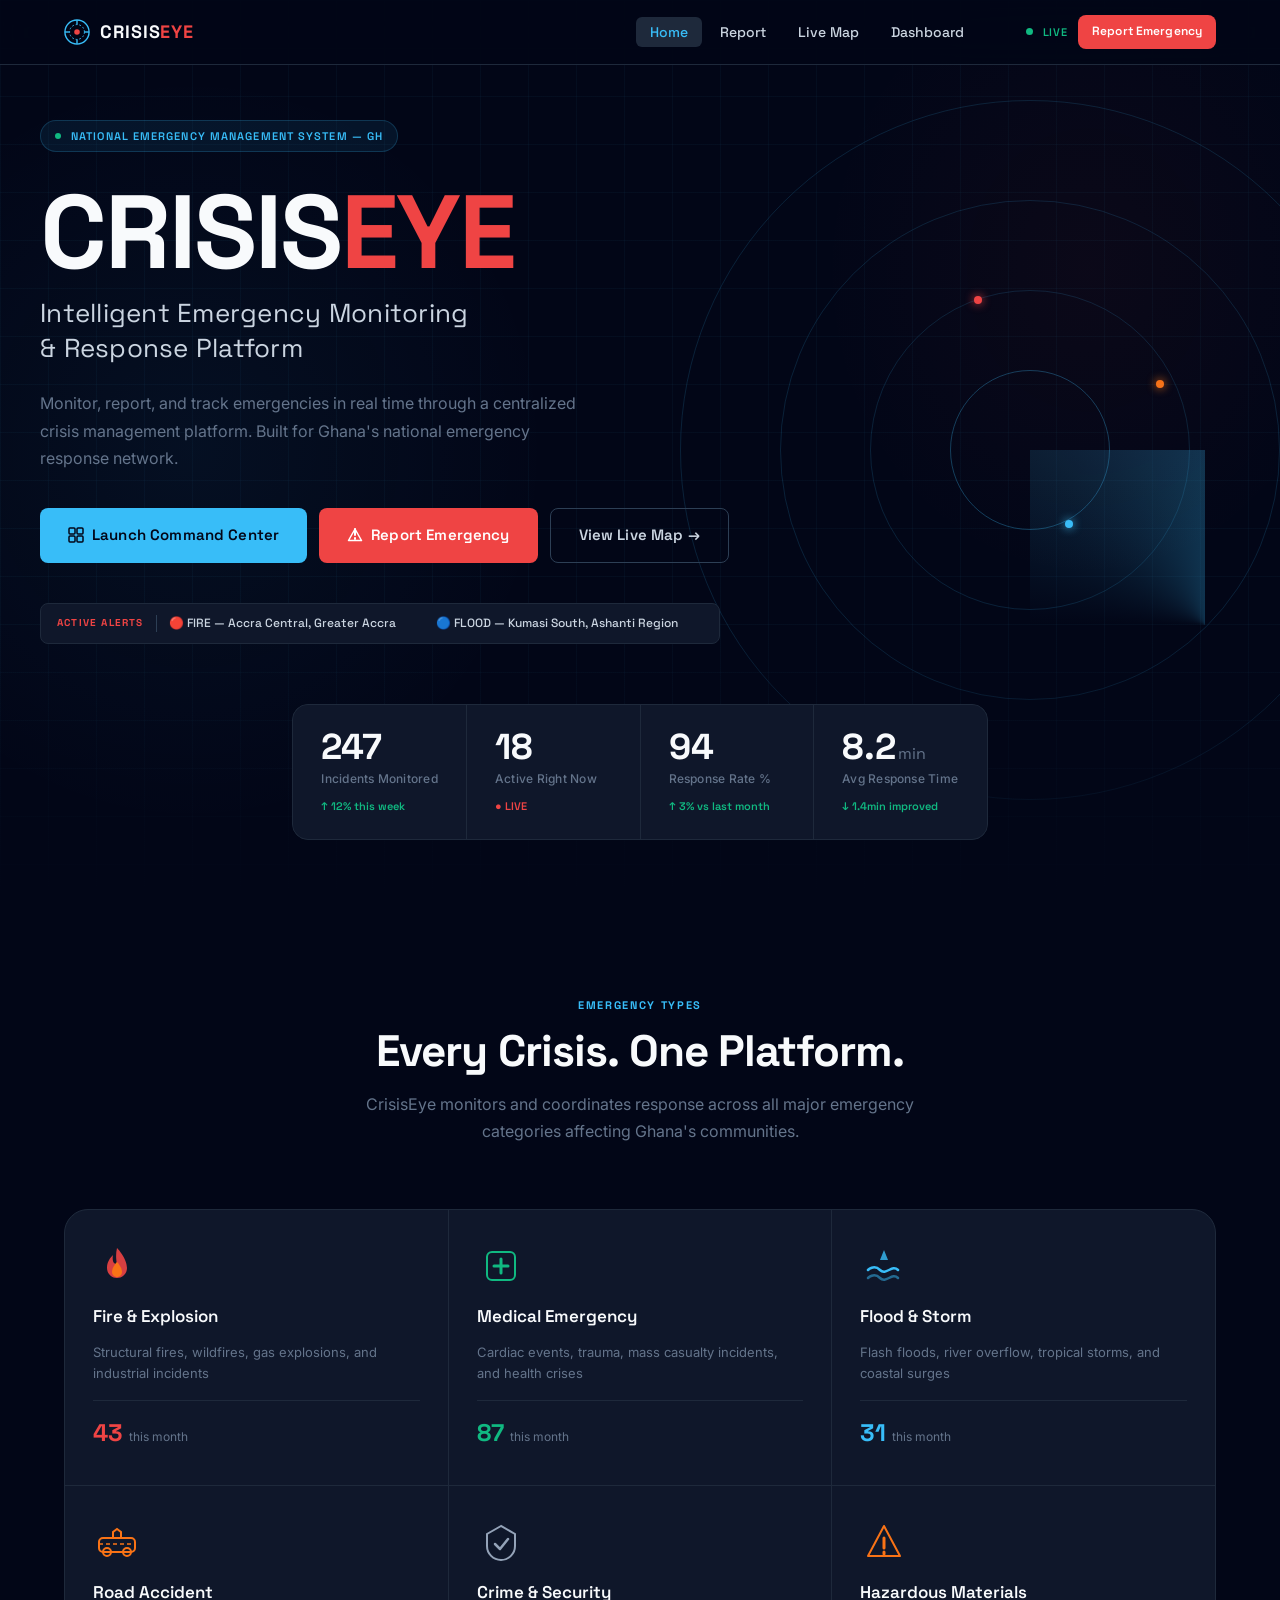
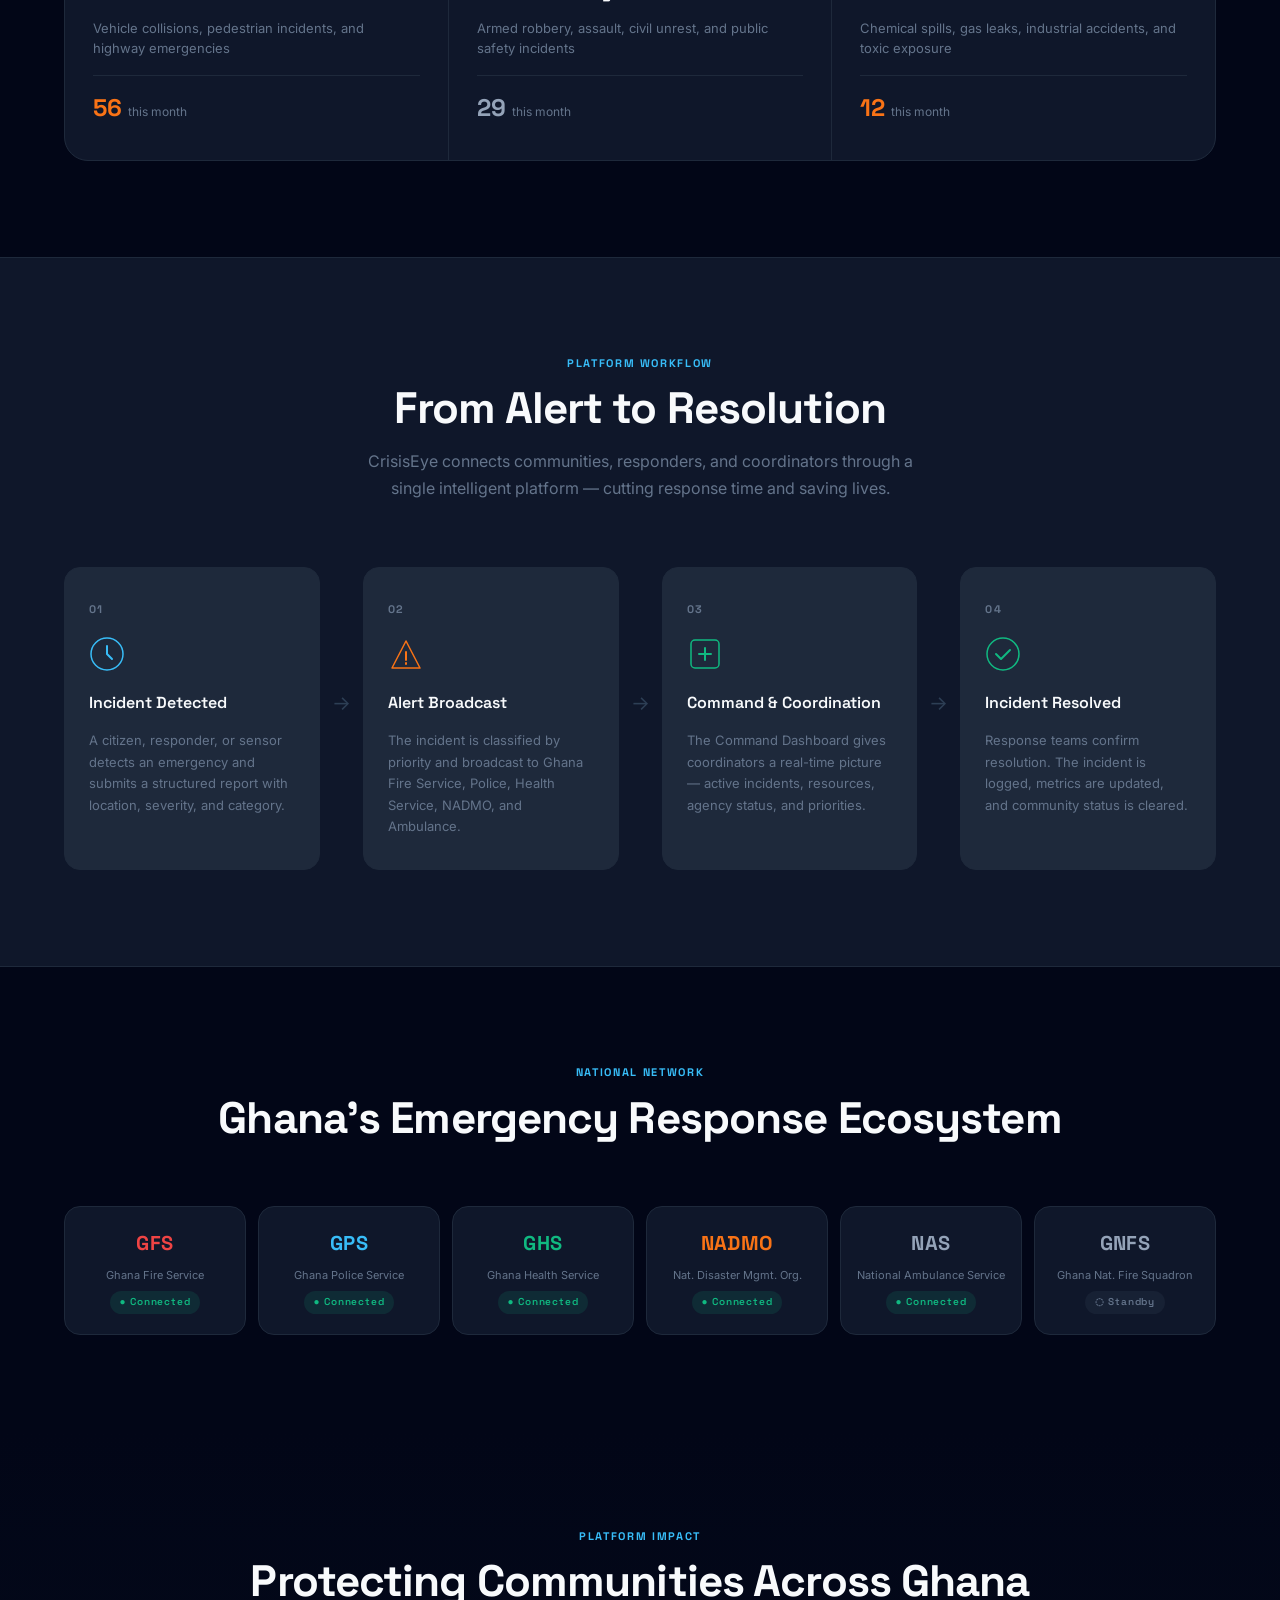
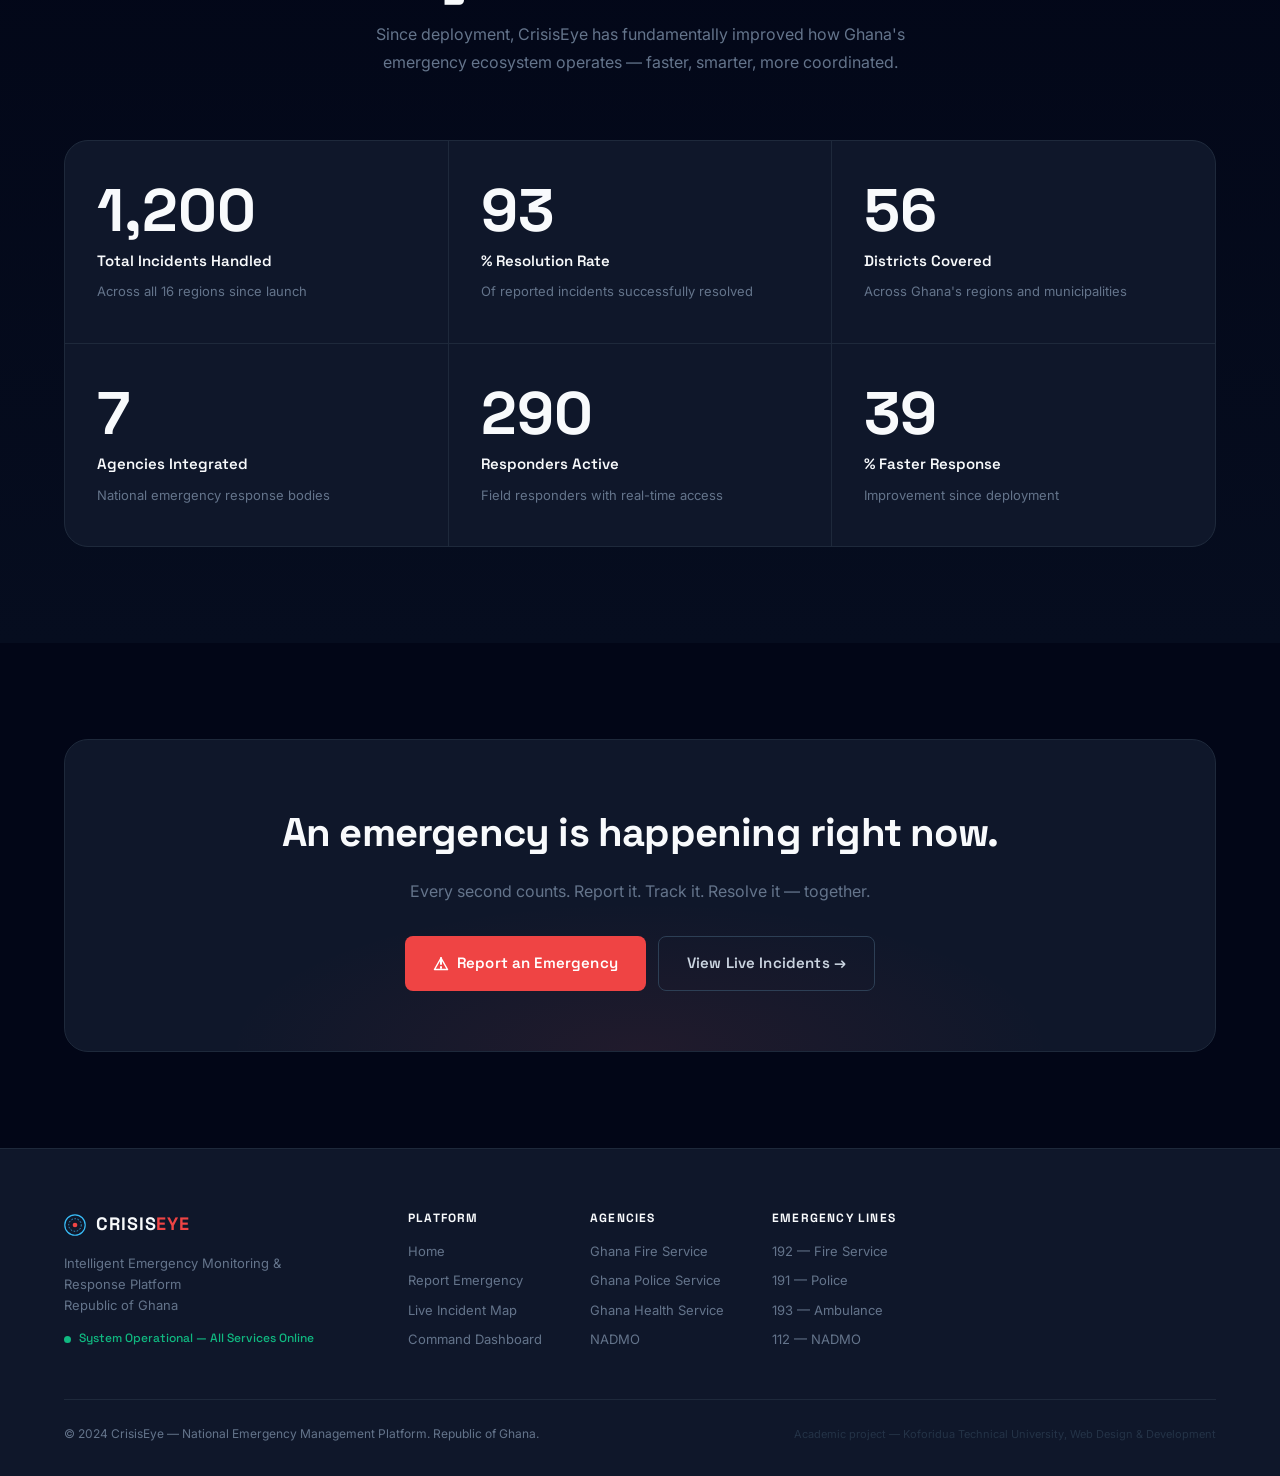
==== index.html @ 311c76b4 "eye2" ====
<!DOCTYPE html>
<html lang="en">
<head>
  <meta charset="UTF-8" />
  <meta name="viewport" content="width=device-width, initial-scale=1.0" />
  <title>CrisisEye — Intelligent Emergency Monitoring & Response Platform</title>
  <link rel="stylesheet" href="style.css" />
  <link rel="preconnect" href="https://fonts.googleapis.com" />
  <link rel="preconnect" href="https://fonts.gstatic.com" crossorigin />
  <link href="https://fonts.googleapis.com/css2?family=Space+Grotesk:wght@300;400;500;600;700&family=Inter:wght@300;400;500;600&display=swap" rel="stylesheet" />
</head>
<body>

  <!-- NAV -->
  <nav class="nav" id="mainNav">
    <div class="nav__inner">
      <a href="index.html" class="nav__logo">
        <span class="nav__logo-icon">
          <svg width="26" height="26" viewBox="0 0 28 28" fill="none">
            <circle cx="14" cy="14" r="13" stroke="#38BDF8" stroke-width="1.5"/>
            <circle cx="14" cy="14" r="8" stroke="#38BDF8" stroke-width="1" stroke-dasharray="2 2"/>
            <circle cx="14" cy="14" r="3" fill="#EF4444"/>
            <line x1="14" y1="1" x2="14" y2="6" stroke="#38BDF8" stroke-width="1.5"/>
            <line x1="14" y1="22" x2="14" y2="27" stroke="#38BDF8" stroke-width="1.5"/>
            <line x1="1" y1="14" x2="6" y2="14" stroke="#38BDF8" stroke-width="1.5"/>
            <line x1="22" y1="14" x2="27" y2="14" stroke="#38BDF8" stroke-width="1.5"/>
          </svg>
        </span>
        <span class="nav__logo-text">CRISIS<span class="text-red">EYE</span></span>
      </a>

      <ul class="nav__links">
        <li><a href="index.html" class="nav__link nav__link--active">Home</a></li>
        <li><a href="report.html" class="nav__link">Report</a></li>
        <li><a href="map.html" class="nav__link">Live Map</a></li>
        <li><a href="dashboard.html" class="nav__link">Dashboard</a></li>
      </ul>

      <div class="nav__actions">
        <span class="live-dot"></span>
        <span class="live-label">LIVE</span>
        <a href="report.html" class="btn btn--sm btn--danger">Report Emergency</a>
      </div>

      <button class="hamburger" id="hamburger" aria-label="Toggle menu">
        <span></span><span></span><span></span>
      </button>
    </div>
    <div class="mobile-menu" id="mobileMenu">
      <a href="index.html">Home</a>
      <a href="report.html">Report Emergency</a>
      <a href="map.html">Live Map</a>
      <a href="dashboard.html">Dashboard</a>
    </div>
  </nav>

  <!-- HERO -->
  <section class="hero">
    <div class="hero__radar">
      <div class="radar__ring r1"></div>
      <div class="radar__ring r2"></div>
      <div class="radar__ring r3"></div>
      <div class="radar__ring r4"></div>
      <div class="radar__sweep"></div>
      <div class="radar__blip b1"></div>
      <div class="radar__blip b2"></div>
      <div class="radar__blip b3"></div>
    </div>
    <div class="hero__grid"></div>

    <div class="hero__content">
      <div class="hero__badge">
        <span class="badge-dot"></span>
        NATIONAL EMERGENCY MANAGEMENT SYSTEM — GH
      </div>

      <h1 class="hero__title">
        <span class="hero__wordmark">CRISIS<span class="text-red">EYE</span></span>
        <span class="hero__subtitle">Intelligent Emergency Monitoring<br>&amp; Response Platform</span>
      </h1>

      <p class="hero__desc">
        Monitor, report, and track emergencies in real time through a centralized crisis management platform. Built for Ghana's national emergency response network.
      </p>

      <div class="hero__ctas">
        <a href="dashboard.html" class="btn btn--primary btn--lg">
          <svg width="16" height="16" fill="none" viewBox="0 0 16 16"><rect x="1" y="1" width="6" height="6" rx="1" stroke="currentColor" stroke-width="1.5"/><rect x="9" y="1" width="6" height="6" rx="1" stroke="currentColor" stroke-width="1.5"/><rect x="1" y="9" width="6" height="6" rx="1" stroke="currentColor" stroke-width="1.5"/><rect x="9" y="9" width="6" height="6" rx="1" stroke="currentColor" stroke-width="1.5"/></svg>
          Launch Command Center
        </a>
        <a href="report.html" class="btn btn--danger btn--lg">
          <svg width="16" height="16" fill="none" viewBox="0 0 16 16"><path d="M8 2v6M8 11v1" stroke="currentColor" stroke-width="2" stroke-linecap="round"/><path d="M1.5 13.5L8 2l6.5 11.5H1.5z" stroke="currentColor" stroke-width="1.5" stroke-linejoin="round"/></svg>
          Report Emergency
        </a>
        <a href="map.html" class="btn btn--ghost btn--lg">View Live Map →</a>
      </div>

      <div class="alert-ticker">
        <span class="ticker__label">ACTIVE ALERTS</span>
        <div class="ticker__track">
          <div class="ticker__inner" id="ticker">
            <span class="ticker__item fire">🔴 FIRE — Accra Central, Greater Accra</span>
            <span class="ticker__item flood">🔵 FLOOD — Kumasi South, Ashanti Region</span>
            <span class="ticker__item accident">🟠 ACCIDENT — Koforidua Bypass, Eastern Region</span>
            <span class="ticker__item medical">🟢 MEDICAL — Tamale General Hospital, N/R</span>
            <span class="ticker__item crime">⚪ SECURITY — Tema Industrial Area, Greater Accra</span>
          </div>
        </div>
      </div>
    </div>

    <div class="hero__stats-panel">
      <div class="hstat">
        <span class="hstat__value" data-count="247">0</span>
        <span class="hstat__label">Incidents Monitored</span>
        <span class="hstat__trend up">↑ 12% this week</span>
      </div>
      <div class="hstat">
        <span class="hstat__value text-red" data-count="18">0</span>
        <span class="hstat__label">Active Right Now</span>
        <span class="hstat__trend live">● LIVE</span>
      </div>
      <div class="hstat">
        <span class="hstat__value text-green" data-count="94">0</span>
        <span class="hstat__label">Response Rate %</span>
        <span class="hstat__trend up">↑ 3% vs last month</span>
      </div>
      <div class="hstat">
        <span class="hstat__value text-blue">8.2<small>min</small></span>
        <span class="hstat__label">Avg Response Time</span>
        <span class="hstat__trend up">↓ 1.4min improved</span>
      </div>
    </div>
  </section>

  <!-- EMERGENCY CATEGORIES -->
  <section class="section">
    <div class="container">
      <div class="section-header">
        <div class="eyebrow">Emergency Types</div>
        <h2 class="section-title">Every Crisis. One Platform.</h2>
        <p class="section-desc">CrisisEye monitors and coordinates response across all major emergency categories affecting Ghana's communities.</p>
      </div>

      <div class="categories-grid">

        <div class="cat-card cat--fire">
          <div class="cat-card__glow"></div>
          <div class="cat-card__icon">
            <svg viewBox="0 0 48 48" fill="none"><path d="M24 6C24 6 34 16 34 26C34 31.523 29.523 36 24 36C18.477 36 14 31.523 14 26C14 20 17 16 20 13C20 13 18 22 24 22C24 22 22 14 24 6Z" fill="#EF4444" opacity="0.9"/><path d="M24 20C24 20 29 25 29 30C29 32.761 26.761 35 24 35C21.239 35 19 32.761 19 30C19 25 24 20 24 20Z" fill="#F97316"/></svg>
          </div>
          <h3>Fire &amp; Explosion</h3>
          <p>Structural fires, wildfires, gas explosions, and industrial incidents</p>
          <div class="cat-card__footer">
            <span class="cat-count text-red">43</span>
            <span class="cat-period">this month</span>
          </div>
        </div>

        <div class="cat-card cat--medical">
          <div class="cat-card__glow"></div>
          <div class="cat-card__icon">
            <svg viewBox="0 0 48 48" fill="none"><rect x="10" y="10" width="28" height="28" rx="5" stroke="#10B981" stroke-width="2"/><path d="M24 17v14M17 24h14" stroke="#10B981" stroke-width="3" stroke-linecap="round"/></svg>
          </div>
          <h3>Medical Emergency</h3>
          <p>Cardiac events, trauma, mass casualty incidents, and health crises</p>
          <div class="cat-card__footer">
            <span class="cat-count text-green">87</span>
            <span class="cat-period">this month</span>
          </div>
        </div>

        <div class="cat-card cat--flood">
          <div class="cat-card__glow"></div>
          <div class="cat-card__icon">
            <svg viewBox="0 0 48 48" fill="none"><path d="M8 28C8 28 14 22 20 28C26 34 32 22 38 28" stroke="#38BDF8" stroke-width="2.5" stroke-linecap="round"/><path d="M8 36C8 36 14 30 20 36C26 42 32 30 38 36" stroke="#38BDF8" stroke-width="2.5" stroke-linecap="round" opacity="0.5"/><path d="M24 8L28 18H20L24 8Z" fill="#38BDF8" opacity="0.8"/></svg>
          </div>
          <h3>Flood &amp; Storm</h3>
          <p>Flash floods, river overflow, tropical storms, and coastal surges</p>
          <div class="cat-card__footer">
            <span class="cat-count text-blue">31</span>
            <span class="cat-period">this month</span>
          </div>
        </div>

        <div class="cat-card cat--accident">
          <div class="cat-card__glow"></div>
          <div class="cat-card__icon">
            <svg viewBox="0 0 48 48" fill="none"><rect x="6" y="20" width="36" height="14" rx="4" stroke="#F97316" stroke-width="2"/><circle cx="14" cy="34" r="4" stroke="#F97316" stroke-width="2"/><circle cx="34" cy="34" r="4" stroke="#F97316" stroke-width="2"/><path d="M6 26h36" stroke="#F97316" stroke-width="1.5" stroke-dasharray="4 3"/><path d="M20 20V14l4-3 4 3v6" stroke="#F97316" stroke-width="2"/></svg>
          </div>
          <h3>Road Accident</h3>
          <p>Vehicle collisions, pedestrian incidents, and highway emergencies</p>
          <div class="cat-card__footer">
            <span class="cat-count text-orange">56</span>
            <span class="cat-period">this month</span>
          </div>
        </div>

        <div class="cat-card cat--crime">
          <div class="cat-card__glow"></div>
          <div class="cat-card__icon">
            <svg viewBox="0 0 48 48" fill="none"><path d="M24 8L10 16V28C10 35.732 16.268 42 24 42C31.732 42 38 35.732 38 28V16L24 8Z" stroke="#94A3B8" stroke-width="2"/><path d="M18 26l5 5 8-10" stroke="#94A3B8" stroke-width="2.5" stroke-linecap="round" stroke-linejoin="round"/></svg>
          </div>
          <h3>Crime &amp; Security</h3>
          <p>Armed robbery, assault, civil unrest, and public safety incidents</p>
          <div class="cat-card__footer">
            <span class="cat-count" style="color:#94A3B8">29</span>
            <span class="cat-period">this month</span>
          </div>
        </div>

        <div class="cat-card cat--hazard">
          <div class="cat-card__glow"></div>
          <div class="cat-card__icon">
            <svg viewBox="0 0 48 48" fill="none"><path d="M24 8L40 38H8L24 8Z" stroke="#F97316" stroke-width="2" stroke-linejoin="round"/><path d="M24 20v10M24 34v2" stroke="#F97316" stroke-width="3" stroke-linecap="round"/></svg>
          </div>
          <h3>Hazardous Materials</h3>
          <p>Chemical spills, gas leaks, industrial accidents, and toxic exposure</p>
          <div class="cat-card__footer">
            <span class="cat-count text-orange">12</span>
            <span class="cat-period">this month</span>
          </div>
        </div>

      </div>
    </div>
  </section>

  <!-- HOW IT WORKS -->
  <section class="section section--dark">
    <div class="container">
      <div class="section-header">
        <div class="eyebrow">Platform Workflow</div>
        <h2 class="section-title">From Alert to Resolution</h2>
        <p class="section-desc">CrisisEye connects communities, responders, and coordinators through a single intelligent platform — cutting response time and saving lives.</p>
      </div>

      <div class="how-grid">
        <div class="how-card reveal">
          <div class="how-card__num">01</div>
          <div class="how-card__icon-wrap">
            <svg width="36" height="36" fill="none" viewBox="0 0 36 36"><circle cx="18" cy="18" r="16" stroke="#38BDF8" stroke-width="1.5"/><path d="M18 10v8l5 5" stroke="#38BDF8" stroke-width="2" stroke-linecap="round" stroke-linejoin="round"/></svg>
          </div>
          <h3>Incident Detected</h3>
          <p>A citizen, responder, or sensor detects an emergency and submits a structured report with location, severity, and category.</p>
        </div>
        <div class="how-arrow">→</div>

        <div class="how-card reveal">
          <div class="how-card__num">02</div>
          <div class="how-card__icon-wrap">
            <svg width="36" height="36" fill="none" viewBox="0 0 36 36"><path d="M4 32L18 5l14 27H4z" stroke="#F97316" stroke-width="1.5" stroke-linejoin="round"/><path d="M18 16v8M18 27v1" stroke="#F97316" stroke-width="2" stroke-linecap="round"/></svg>
          </div>
          <h3>Alert Broadcast</h3>
          <p>The incident is classified by priority and broadcast to Ghana Fire Service, Police, Health Service, NADMO, and Ambulance.</p>
        </div>
        <div class="how-arrow">→</div>

        <div class="how-card reveal">
          <div class="how-card__num">03</div>
          <div class="how-card__icon-wrap">
            <svg width="36" height="36" fill="none" viewBox="0 0 36 36"><rect x="4" y="4" width="28" height="28" rx="4" stroke="#10B981" stroke-width="1.5"/><path d="M12 18h12M18 12v12" stroke="#10B981" stroke-width="2" stroke-linecap="round"/></svg>
          </div>
          <h3>Command &amp; Coordination</h3>
          <p>The Command Dashboard gives coordinators a real-time picture — active incidents, resources, agency status, and priorities.</p>
        </div>
        <div class="how-arrow">→</div>

        <div class="how-card reveal">
          <div class="how-card__num">04</div>
          <div class="how-card__icon-wrap">
            <svg width="36" height="36" fill="none" viewBox="0 0 36 36"><circle cx="18" cy="18" r="16" stroke="#10B981" stroke-width="1.5"/><path d="M11 18l5 5 9-9" stroke="#10B981" stroke-width="2" stroke-linecap="round" stroke-linejoin="round"/></svg>
          </div>
          <h3>Incident Resolved</h3>
          <p>Response teams confirm resolution. The incident is logged, metrics are updated, and community status is cleared.</p>
        </div>
      </div>
    </div>
  </section>

  <!-- AGENCIES -->
  <section class="section">
    <div class="container">
      <div class="section-header">
        <div class="eyebrow">National Network</div>
        <h2 class="section-title">Ghana's Emergency Response Ecosystem</h2>
      </div>
      <div class="agencies-grid">
        <div class="agency-card">
          <div class="agency-abbr" style="color:#EF4444">GFS</div>
          <div class="agency-name">Ghana Fire Service</div>
          <div class="agency-status status-active">● Connected</div>
        </div>
        <div class="agency-card">
          <div class="agency-abbr" style="color:#38BDF8">GPS</div>
          <div class="agency-name">Ghana Police Service</div>
          <div class="agency-status status-active">● Connected</div>
        </div>
        <div class="agency-card">
          <div class="agency-abbr" style="color:#10B981">GHS</div>
          <div class="agency-name">Ghana Health Service</div>
          <div class="agency-status status-active">● Connected</div>
        </div>
        <div class="agency-card">
          <div class="agency-abbr" style="color:#F97316">NADMO</div>
          <div class="agency-name">Nat. Disaster Mgmt. Org.</div>
          <div class="agency-status status-active">● Connected</div>
        </div>
        <div class="agency-card">
          <div class="agency-abbr" style="color:#94A3B8">NAS</div>
          <div class="agency-name">National Ambulance Service</div>
          <div class="agency-status status-active">● Connected</div>
        </div>
        <div class="agency-card">
          <div class="agency-abbr" style="color:#94A3B8">GNFS</div>
          <div class="agency-name">Ghana Nat. Fire Squadron</div>
          <div class="agency-status status-standby">◌ Standby</div>
        </div>
      </div>
    </div>
  </section>

  <!-- IMPACT -->
  <section class="section section--impact">
    <div class="container">
      <div class="section-header">
        <div class="eyebrow">Platform Impact</div>
        <h2 class="section-title">Protecting Communities Across Ghana</h2>
        <p class="section-desc">Since deployment, CrisisEye has fundamentally improved how Ghana's emergency ecosystem operates — faster, smarter, more coordinated.</p>
      </div>
      <div class="impact-grid">
        <div class="impact-stat reveal">
          <span class="impact-val" data-count="1240">0</span>
          <span class="impact-label">Total Incidents Handled</span>
          <span class="impact-sub">Across all 16 regions since launch</span>
        </div>
        <div class="impact-stat reveal">
          <span class="impact-val text-green" data-count="96">0</span>
          <span class="impact-label">% Resolution Rate</span>
          <span class="impact-sub">Of reported incidents successfully resolved</span>
        </div>
        <div class="impact-stat reveal">
          <span class="impact-val text-blue" data-count="58">0</span>
          <span class="impact-label">Districts Covered</span>
          <span class="impact-sub">Across Ghana's regions and municipalities</span>
        </div>
        <div class="impact-stat reveal">
          <span class="impact-val text-red" data-count="8">0</span>
          <span class="impact-label">Agencies Integrated</span>
          <span class="impact-sub">National emergency response bodies</span>
        </div>
        <div class="impact-stat reveal">
          <span class="impact-val text-orange" data-count="312">0</span>
          <span class="impact-label">Responders Active</span>
          <span class="impact-sub">Field responders with real-time access</span>
        </div>
        <div class="impact-stat reveal">
          <span class="impact-val" data-count="42">0</span>
          <span class="impact-label">% Faster Response</span>
          <span class="impact-sub">Improvement since deployment</span>
        </div>
      </div>
    </div>
  </section>

  <!-- CTA -->
  <section class="section">
    <div class="container">
      <div class="cta-strip">
        <div class="cta-strip__bg"></div>
        <h2>An emergency is happening right now.</h2>
        <p>Every second counts. Report it. Track it. Resolve it — together.</p>
        <div class="cta-strip__btns">
          <a href="report.html" class="btn btn--danger btn--lg">
            <svg width="16" height="16" fill="none" viewBox="0 0 16 16"><path d="M8 2v6M8 11v1" stroke="currentColor" stroke-width="2" stroke-linecap="round"/><path d="M1.5 13.5L8 2l6.5 11.5H1.5z" stroke="currentColor" stroke-width="1.5" stroke-linejoin="round"/></svg>
            Report an Emergency
          </a>
          <a href="map.html" class="btn btn--ghost btn--lg">View Live Incidents →</a>
        </div>
      </div>
    </div>
  </section>

  <!-- FOOTER -->
  <footer class="footer">
    <div class="container">
      <div class="footer__top">
        <div class="footer__brand">
          <a href="index.html" class="nav__logo">
            <span class="nav__logo-icon">
              <svg width="22" height="22" viewBox="0 0 28 28" fill="none"><circle cx="14" cy="14" r="13" stroke="#38BDF8" stroke-width="1.5"/><circle cx="14" cy="14" r="8" stroke="#38BDF8" stroke-width="1" stroke-dasharray="2 2"/><circle cx="14" cy="14" r="3" fill="#EF4444"/></svg>
            </span>
            <span class="nav__logo-text">CRISIS<span class="text-red">EYE</span></span>
          </a>
          <p>Intelligent Emergency Monitoring &amp; Response Platform<br>Republic of Ghana</p>
          <div class="footer__live">
            <span class="live-dot"></span>
            System Operational — All Services Online
          </div>
        </div>
        <div class="footer__links-group">
          <div class="footer__col">
            <div class="footer__col-title">Platform</div>
            <a href="index.html">Home</a>
            <a href="report.html">Report Emergency</a>
            <a href="map.html">Live Incident Map</a>
            <a href="dashboard.html">Command Dashboard</a>
          </div>
          <div class="footer__col">
            <div class="footer__col-title">Agencies</div>
            <a href="#">Ghana Fire Service</a>
            <a href="#">Ghana Police Service</a>
            <a href="#">Ghana Health Service</a>
            <a href="#">NADMO</a>
          </div>
          <div class="footer__col">
            <div class="footer__col-title">Emergency Lines</div>
            <a href="tel:192" class="text-red">192 — Fire Service</a>
            <a href="tel:191" class="text-blue">191 — Police</a>
            <a href="tel:193" class="text-green">193 — Ambulance</a>
            <a href="tel:112" class="text-orange">112 — NADMO</a>
          </div>
        </div>
      </div>
      <div class="footer__bottom">
        <p>© 2024 CrisisEye — National Emergency Management Platform. Republic of Ghana.</p>
        <p class="footer__note">Academic project — Koforidua Technical University, Web Design &amp; Development</p>
      </div>
    </div>
  </footer>

  <script src="script.js"></script>
</body>
</html>
---- style.css ----
/* ═══════════════════════════════════════════════════════════
   CRISISEYE — Design System
   Intelligent Emergency Monitoring & Response Platform
   ═══════════════════════════════════════════════════════════ */

/* ── RESET & BASE ─────────────────────────────────────────── */
*, *::before, *::after { box-sizing: border-box; margin: 0; padding: 0; }

:root {
  --bg:         #020617;
  --surface-1:  #0F172A;
  --surface-2:  #1E293B;
  --surface-3:  #243347;
  --border:     #1E293B;
  --border-2:   #2D3F55;

  --red:        #EF4444;
  --red-dim:    rgba(239,68,68,0.12);
  --orange:     #F97316;
  --orange-dim: rgba(249,115,22,0.12);
  --blue:       #38BDF8;
  --blue-dim:   rgba(56,189,248,0.10);
  --green:      #10B981;
  --green-dim:  rgba(16,185,129,0.12);

  --text:       #F8FAFC;
  --text-2:     #CBD5E1;
  --muted:      #64748B;

  --font-head:  'Space Grotesk', sans-serif;
  --font-body:  'Inter', sans-serif;

  --radius:     8px;
  --radius-lg:  16px;
  --radius-xl:  24px;
  --transition: 0.25s ease;
}

html { scroll-behavior: smooth; }

body {
  background: var(--bg);
  color: var(--text);
  font-family: var(--font-body);
  font-size: 15px;
  line-height: 1.65;
  overflow-x: hidden;
}

a { color: inherit; text-decoration: none; }
ul { list-style: none; }
img { display: block; max-width: 100%; }
svg { display: inline-block; vertical-align: middle; flex-shrink: 0; }

/* ── COLORS ───────────────────────────────────────────────── */
.text-red    { color: var(--red); }
.text-blue   { color: var(--blue); }
.text-green  { color: var(--green); }
.text-orange { color: var(--orange); }
.text-muted  { color: var(--muted); }

/* ── CONTAINER ────────────────────────────────────────────── */
.container {
  max-width: 1200px;
  margin: 0 auto;
  padding: 0 24px;
}

/* ── BUTTONS ──────────────────────────────────────────────── */
.btn {
  display: inline-flex;
  align-items: center;
  gap: 8px;
  padding: 10px 20px;
  border-radius: var(--radius);
  font-family: var(--font-head);
  font-size: 14px;
  font-weight: 600;
  letter-spacing: 0.01em;
  cursor: pointer;
  border: none;
  transition: all var(--transition);
  white-space: nowrap;
}
.btn--sm { padding: 7px 14px; font-size: 12px; }
.btn--lg { padding: 14px 28px; font-size: 15px; }

.btn--primary {
  background: var(--blue);
  color: #020617;
}
.btn--primary:hover { background: #7dd3fc; transform: translateY(-1px); box-shadow: 0 8px 32px rgba(56,189,248,0.3); }

.btn--danger {
  background: var(--red);
  color: #fff;
}
.btn--danger:hover { background: #f87171; transform: translateY(-1px); box-shadow: 0 8px 32px rgba(239,68,68,0.35); }

.btn--ghost {
  background: transparent;
  color: var(--text-2);
  border: 1px solid var(--border-2);
}
.btn--ghost:hover { border-color: var(--blue); color: var(--blue); background: var(--blue-dim); }

/* ── LIVE INDICATOR ───────────────────────────────────────── */
.live-dot {
  display: inline-block;
  width: 7px; height: 7px;
  border-radius: 50%;
  background: var(--green);
  animation: pulse-green 1.8s infinite;
  flex-shrink: 0;
}
.live-label {
  font-family: var(--font-head);
  font-size: 11px;
  font-weight: 600;
  color: var(--green);
  letter-spacing: 0.08em;
}
@keyframes pulse-green {
  0%, 100% { opacity: 1; box-shadow: 0 0 0 0 rgba(16,185,129,0.5); }
  50% { opacity: .8; box-shadow: 0 0 0 5px rgba(16,185,129,0); }
}

/* ══════════════════════════════════════════════════════
   NAVIGATION
══════════════════════════════════════════════════════ */
.nav {
  position: fixed; top: 0; left: 0; right: 0; z-index: 1000;
  background: rgba(2, 6, 23, 0.85);
  border-bottom: 1px solid var(--border);
  backdrop-filter: blur(20px);
  -webkit-backdrop-filter: blur(20px);
  transition: background var(--transition);
}
.nav.scrolled {
  background: rgba(15, 23, 42, 0.97);
  box-shadow: 0 4px 32px rgba(0,0,0,0.4);
}

.nav__inner {
  max-width: 1200px;
  margin: 0 auto;
  padding: 0 24px;
  height: 64px;
  display: flex;
  align-items: center;
  gap: 32px;
}

.nav__logo {
  display: flex;
  align-items: center;
  gap: 10px;
  flex-shrink: 0;
}
.nav__logo-text {
  font-family: var(--font-head);
  font-size: 18px;
  font-weight: 700;
  letter-spacing: 0.05em;
}

.nav__links {
  display: flex;
  gap: 4px;
  margin-left: auto;
}
.nav__link {
  padding: 6px 14px;
  border-radius: 6px;
  font-family: var(--font-head);
  font-size: 14px;
  font-weight: 500;
  color: var(--text-2);
  transition: all var(--transition);
}
.nav__link:hover, .nav__link--active {
  color: var(--text);
  background: var(--surface-2);
}
.nav__link--active { color: var(--blue); }

.nav__actions {
  display: flex;
  align-items: center;
  gap: 10px;
  margin-left: 16px;
}

.hamburger {
  display: none;
  flex-direction: column;
  gap: 5px;
  background: none;
  border: none;
  cursor: pointer;
  margin-left: auto;
  padding: 6px;
}
.hamburger span {
  display: block;
  width: 22px; height: 2px;
  background: var(--text);
  border-radius: 2px;
  transition: all var(--transition);
}
.hamburger.open span:nth-child(1) { transform: rotate(45deg) translate(5px, 5px); }
.hamburger.open span:nth-child(2) { opacity: 0; }
.hamburger.open span:nth-child(3) { transform: rotate(-45deg) translate(5px, -5px); }

.mobile-menu {
  display: none;
  flex-direction: column;
  padding: 12px 24px 16px;
  border-top: 1px solid var(--border);
  background: var(--surface-1);
  gap: 2px;
}
.mobile-menu.open { display: flex; }
.mobile-menu a {
  padding: 10px 12px;
  border-radius: 6px;
  font-family: var(--font-head);
  font-size: 14px;
  color: var(--text-2);
  transition: all var(--transition);
}
.mobile-menu a:hover { background: var(--surface-2); color: var(--text); }

/* ══════════════════════════════════════════════════════
   HERO
══════════════════════════════════════════════════════ */
.hero {
  position: relative;
  min-height: 100vh;
  display: flex;
  flex-direction: column;
  justify-content: center;
  padding: 120px 24px 60px;
  overflow: hidden;
}

/* Radar */
.hero__radar {
  position: absolute;
  right: -100px; top: 50%;
  transform: translateY(-50%);
  width: 700px; height: 700px;
}

.radar__ring {
  position: absolute;
  border-radius: 50%;
  border: 1px solid rgba(56,189,248,0.15);
  top: 50%; left: 50%;
  transform: translate(-50%, -50%);
}
.r1 { width: 160px; height: 160px; border-color: rgba(56,189,248,0.3); }
.r2 { width: 320px; height: 320px; }
.r3 { width: 500px; height: 500px; }
.r4 { width: 700px; height: 700px; }

.radar__sweep {
  position: absolute;
  top: 50%; left: 50%;
  width: 50%; height: 50%;
  transform-origin: 0% 100%;
  background: conic-gradient(from 0deg, transparent 75%, rgba(56,189,248,0.25) 100%);
  border-radius: 0 50% 0 0;
  animation: radarSweep 4s linear infinite;
}
@keyframes radarSweep { to { transform: rotate(360deg); } }

.radar__blip {
  position: absolute;
  width: 8px; height: 8px;
  border-radius: 50%;
  background: var(--red);
  box-shadow: 0 0 12px var(--red);
  animation: blipPulse 2s ease-in-out infinite;
}
.b1 { top: 28%; left: 42%; animation-delay: 0s; background: var(--red); box-shadow: 0 0 10px var(--red); }
.b2 { top: 60%; left: 55%; animation-delay: 0.7s; background: var(--blue); box-shadow: 0 0 10px var(--blue); }
.b3 { top: 40%; left: 68%; animation-delay: 1.4s; background: var(--orange); box-shadow: 0 0 10px var(--orange); }

@keyframes blipPulse {
  0%, 100% { opacity: 1; transform: scale(1); }
  50% { opacity: 0.4; transform: scale(1.6); }
}

/* Grid overlay */
.hero__grid {
  position: absolute;
  inset: 0;
  background-image:
    linear-gradient(rgba(56,189,248,0.04) 1px, transparent 1px),
    linear-gradient(90deg, rgba(56,189,248,0.04) 1px, transparent 1px);
  background-size: 48px 48px;
  pointer-events: none;
}

/* Gradient fade from sides */
.hero::before {
  content: '';
  position: absolute;
  inset: 0;
  background:
    radial-gradient(ellipse 40% 60% at 15% 50%, rgba(56,189,248,0.05) 0%, transparent 70%),
    radial-gradient(ellipse 30% 50% at 85% 30%, rgba(239,68,68,0.04) 0%, transparent 70%),
    linear-gradient(to bottom, transparent 70%, var(--bg) 100%);
  pointer-events: none;
  z-index: 1;
}

.hero__content {
  position: relative;
  z-index: 2;
  max-width: 1200px;
  margin: 0 auto;
  width: 100%;
}

.hero__badge {
  display: inline-flex;
  align-items: center;
  gap: 10px;
  padding: 6px 14px;
  background: rgba(56,189,248,0.08);
  border: 1px solid rgba(56,189,248,0.2);
  border-radius: 100px;
  font-family: var(--font-head);
  font-size: 11px;
  font-weight: 600;
  letter-spacing: 0.1em;
  color: var(--blue);
  margin-bottom: 28px;
}
.badge-dot {
  width: 6px; height: 6px;
  border-radius: 50%;
  background: var(--green);
  animation: pulse-green 2s infinite;
}

.hero__wordmark {
  display: block;
  font-family: var(--font-head);
  font-size: clamp(52px, 9vw, 104px);
  font-weight: 700;
  letter-spacing: -0.02em;
  line-height: 1;
  margin-bottom: 12px;
}

.hero__subtitle {
  display: block;
  font-family: var(--font-head);
  font-size: clamp(18px, 2.5vw, 26px);
  font-weight: 400;
  color: var(--text-2);
  letter-spacing: 0.01em;
  margin-bottom: 24px;
  line-height: 1.35;
}

.hero__desc {
  font-size: 16px;
  color: var(--muted);
  max-width: 560px;
  margin-bottom: 36px;
  line-height: 1.7;
}

.hero__ctas {
  display: flex;
  flex-wrap: wrap;
  gap: 12px;
  margin-bottom: 40px;
}

/* Alert ticker */
.alert-ticker {
  display: flex;
  align-items: center;
  gap: 12px;
  background: var(--surface-1);
  border: 1px solid var(--border);
  border-radius: var(--radius);
  padding: 10px 16px;
  max-width: 680px;
  overflow: hidden;
}
.ticker__label {
  font-family: var(--font-head);
  font-size: 10px;
  font-weight: 700;
  letter-spacing: 0.12em;
  color: var(--red);
  white-space: nowrap;
  flex-shrink: 0;
  padding-right: 12px;
  border-right: 1px solid var(--border-2);
}
.ticker__track {
  overflow: hidden;
  flex: 1;
  position: relative;
}
.ticker__inner {
  display: flex;
  gap: 40px;
  animation: tickerScroll 18s linear infinite;
  white-space: nowrap;
}
.ticker__item {
  font-family: var(--font-head);
  font-size: 12px;
  font-weight: 500;
  color: var(--text-2);
  flex-shrink: 0;
}
@keyframes tickerScroll {
  0%   { transform: translateX(0); }
  100% { transform: translateX(-50%); }
}

/* Hero Stats Panel */
.hero__stats-panel {
  position: relative;
  z-index: 2;
  max-width: 1200px;
  margin: 60px auto 0;
  display: grid;
  grid-template-columns: repeat(4, 1fr);
  gap: 1px;
  background: var(--border);
  border: 1px solid var(--border);
  border-radius: var(--radius-lg);
  overflow: hidden;
}
.hstat {
  background: var(--surface-1);
  padding: 24px 28px;
  display: flex;
  flex-direction: column;
  gap: 4px;
  transition: background var(--transition);
}
.hstat:hover { background: var(--surface-2); }
.hstat__value {
  font-family: var(--font-head);
  font-size: 36px;
  font-weight: 700;
  line-height: 1;
  color: var(--text);
}
.hstat__value small { font-size: 16px; font-weight: 400; margin-left: 2px; color: var(--muted); }
.hstat__label {
  font-size: 12px;
  color: var(--muted);
  font-weight: 500;
  letter-spacing: 0.02em;
}
.hstat__trend {
  font-size: 11px;
  font-weight: 600;
  font-family: var(--font-head);
  margin-top: 4px;
}
.hstat__trend.up { color: var(--green); }
.hstat__trend.live { color: var(--red); animation: blinkRed 1.2s ease-in-out infinite; }
@keyframes blinkRed { 0%,100%{opacity:1} 50%{opacity:0.4} }

/* ══════════════════════════════════════════════════════
   SECTIONS — SHARED
══════════════════════════════════════════════════════ */
.section {
  padding: 96px 0;
}
.section--dark {
  background: var(--surface-1);
  border-top: 1px solid var(--border);
  border-bottom: 1px solid var(--border);
}
.section--impact {
  background: linear-gradient(180deg, var(--bg) 0%, #060d1f 100%);
}

.section-header {
  text-align: center;
  margin-bottom: 64px;
}
.eyebrow {
  font-family: var(--font-head);
  font-size: 11px;
  font-weight: 700;
  letter-spacing: 0.15em;
  color: var(--blue);
  text-transform: uppercase;
  margin-bottom: 12px;
}
.section-title {
  font-family: var(--font-head);
  font-size: clamp(28px, 4vw, 44px);
  font-weight: 700;
  letter-spacing: -0.02em;
  margin-bottom: 16px;
  line-height: 1.1;
}
.section-desc {
  font-size: 16px;
  color: var(--muted);
  max-width: 560px;
  margin: 0 auto;
  line-height: 1.7;
}

/* ══════════════════════════════════════════════════════
   CATEGORIES GRID
══════════════════════════════════════════════════════ */
.categories-grid {
  display: grid;
  grid-template-columns: repeat(3, 1fr);
  gap: 1px;
  background: var(--border);
  border: 1px solid var(--border);
  border-radius: var(--radius-xl);
  overflow: hidden;
}

.cat-card {
  position: relative;
  background: var(--surface-1);
  padding: 32px 28px;
  display: flex;
  flex-direction: column;
  gap: 12px;
  cursor: default;
  transition: background var(--transition);
  overflow: hidden;
}
.cat-card:hover { background: var(--surface-2); }
.cat-card:hover .cat-card__glow { opacity: 1; }

.cat-card__glow {
  position: absolute;
  top: 0; left: 0; right: 0;
  height: 2px;
  opacity: 0;
  transition: opacity var(--transition);
}
.cat--fire .cat-card__glow { background: var(--red); }
.cat--medical .cat-card__glow { background: var(--green); }
.cat--flood .cat-card__glow { background: var(--blue); }
.cat--accident .cat-card__glow { background: var(--orange); }
.cat--crime .cat-card__glow { background: var(--muted); }
.cat--hazard .cat-card__glow { background: var(--orange); }

.cat-card__icon { width: 48px; height: 48px; }
.cat-card__icon svg { width: 100%; height: 100%; }

.cat-card h3 {
  font-family: var(--font-head);
  font-size: 17px;
  font-weight: 600;
}
.cat-card p {
  font-size: 13px;
  color: var(--muted);
  line-height: 1.6;
  flex: 1;
}
.cat-card__footer {
  display: flex;
  align-items: baseline;
  gap: 6px;
  margin-top: 4px;
  padding-top: 12px;
  border-top: 1px solid var(--border);
}
.cat-count {
  font-family: var(--font-head);
  font-size: 24px;
  font-weight: 700;
}
.cat-period { font-size: 12px; color: var(--muted); }

/* ══════════════════════════════════════════════════════
   HOW IT WORKS
══════════════════════════════════════════════════════ */
.how-grid {
  display: flex;
  align-items: stretch;
  gap: 0;
}
.how-card {
  flex: 1;
  background: var(--surface-2);
  border: 1px solid var(--border);
  border-radius: var(--radius-lg);
  padding: 32px 24px;
  display: flex;
  flex-direction: column;
  gap: 14px;
  position: relative;
  transition: transform var(--transition), border-color var(--transition);
}
.how-card:hover { transform: translateY(-4px); border-color: var(--border-2); }

.how-card__num {
  font-family: var(--font-head);
  font-size: 11px;
  font-weight: 700;
  letter-spacing: 0.12em;
  color: var(--muted);
}
.how-card__icon-wrap { margin: 4px 0; }
.how-card h3 {
  font-family: var(--font-head);
  font-size: 16px;
  font-weight: 600;
}
.how-card p { font-size: 13px; color: var(--muted); line-height: 1.65; }

.how-arrow {
  display: flex;
  align-items: center;
  padding: 0 12px;
  font-size: 20px;
  color: var(--border-2);
  flex-shrink: 0;
  margin-top: -30px;
}

/* ══════════════════════════════════════════════════════
   AGENCIES
══════════════════════════════════════════════════════ */
.agencies-grid {
  display: grid;
  grid-template-columns: repeat(6, 1fr);
  gap: 12px;
}
.agency-card {
  background: var(--surface-1);
  border: 1px solid var(--border);
  border-radius: var(--radius-lg);
  padding: 20px 14px;
  display: flex;
  flex-direction: column;
  align-items: center;
  gap: 8px;
  text-align: center;
  transition: all var(--transition);
}
.agency-card:hover { border-color: var(--border-2); background: var(--surface-2); }
.agency-abbr {
  font-family: var(--font-head);
  font-size: 20px;
  font-weight: 700;
  letter-spacing: 0.02em;
}
.agency-name { font-size: 11px; color: var(--muted); line-height: 1.4; }
.agency-status {
  font-family: var(--font-head);
  font-size: 10px;
  font-weight: 600;
  letter-spacing: 0.08em;
  padding: 3px 10px;
  border-radius: 100px;
}
.status-active { color: var(--green); background: var(--green-dim); }
.status-standby { color: var(--muted); background: rgba(100,116,139,0.1); }

/* ══════════════════════════════════════════════════════
   IMPACT STATS
══════════════════════════════════════════════════════ */
.impact-grid {
  display: grid;
  grid-template-columns: repeat(3, 1fr);
  gap: 1px;
  background: var(--border);
  border: 1px solid var(--border);
  border-radius: var(--radius-xl);
  overflow: hidden;
}
.impact-stat {
  background: var(--surface-1);
  padding: 40px 32px;
  display: flex;
  flex-direction: column;
  gap: 8px;
  transition: background var(--transition);
}
.impact-stat:hover { background: var(--surface-2); }
.impact-val {
  font-family: var(--font-head);
  font-size: clamp(40px, 5vw, 60px);
  font-weight: 700;
  line-height: 1;
  color: var(--text);
}
.impact-val::after { content: attr(data-suffix); font-size: 0.5em; margin-left: 4px; }
.impact-label {
  font-family: var(--font-head);
  font-size: 15px;
  font-weight: 600;
  color: var(--text);
}
.impact-sub { font-size: 13px; color: var(--muted); }

/* ══════════════════════════════════════════════════════
   CTA STRIP
══════════════════════════════════════════════════════ */
.cta-strip {
  position: relative;
  background: var(--surface-1);
  border: 1px solid var(--border);
  border-radius: var(--radius-xl);
  padding: 60px 48px;
  text-align: center;
  overflow: hidden;
}
.cta-strip__bg {
  position: absolute;
  inset: 0;
  background: radial-gradient(ellipse 60% 80% at 50% 100%, rgba(239,68,68,0.08) 0%, transparent 60%);
  pointer-events: none;
}
.cta-strip h2 {
  font-family: var(--font-head);
  font-size: clamp(24px, 4vw, 40px);
  font-weight: 700;
  letter-spacing: -0.02em;
  margin-bottom: 12px;
  position: relative;
}
.cta-strip p {
  color: var(--muted);
  font-size: 16px;
  margin-bottom: 32px;
  position: relative;
}
.cta-strip__btns {
  display: flex;
  justify-content: center;
  gap: 12px;
  flex-wrap: wrap;
  position: relative;
}

/* ══════════════════════════════════════════════════════
   FOOTER
══════════════════════════════════════════════════════ */
.footer {
  background: var(--surface-1);
  border-top: 1px solid var(--border);
  padding: 60px 0 32px;
}
.footer__top {
  display: flex;
  gap: 64px;
  margin-bottom: 48px;
}
.footer__brand {
  flex: 0 0 280px;
  display: flex;
  flex-direction: column;
  gap: 14px;
}
.footer__brand p {
  font-size: 13px;
  color: var(--muted);
  line-height: 1.6;
  max-width: 240px;
}
.footer__live {
  display: flex;
  align-items: center;
  gap: 8px;
  font-size: 12px;
  color: var(--green);
  font-family: var(--font-head);
  font-weight: 500;
}
.footer__links-group {
  flex: 1;
  display: flex;
  gap: 48px;
}
.footer__col {
  display: flex;
  flex-direction: column;
  gap: 8px;
}
.footer__col-title {
  font-family: var(--font-head);
  font-size: 12px;
  font-weight: 700;
  letter-spacing: 0.1em;
  text-transform: uppercase;
  color: var(--text);
  margin-bottom: 4px;
}
.footer__col a {
  font-size: 13px;
  color: var(--muted);
  transition: color var(--transition);
}
.footer__col a:hover { color: var(--text); }
.footer__bottom {
  display: flex;
  justify-content: space-between;
  align-items: flex-end;
  padding-top: 24px;
  border-top: 1px solid var(--border);
  gap: 16px;
  flex-wrap: wrap;
}
.footer__bottom p { font-size: 12px; color: var(--muted); }
.footer__note { color: var(--surface-3) !important; font-size: 11px !important; }

/* ══════════════════════════════════════════════════════
   SCROLL REVEAL
══════════════════════════════════════════════════════ */
.reveal {
  opacity: 0;
  transform: translateY(24px);
  transition: opacity 0.6s ease, transform 0.6s ease;
}
.reveal.visible {
  opacity: 1;
  transform: translateY(0);
}

/* ══════════════════════════════════════════════════════
   RESPONSIVE
══════════════════════════════════════════════════════ */
@media (max-width: 1024px) {
  .categories-grid { grid-template-columns: repeat(2, 1fr); }
  .hero__stats-panel { grid-template-columns: repeat(2, 1fr); }
  .agencies-grid { grid-template-columns: repeat(3, 1fr); }
  .how-grid { flex-direction: column; }
  .how-arrow { display: none; }
}

@media (max-width: 768px) {
  .nav__links, .nav__actions { display: none; }
  .hamburger { display: flex; }

  .hero { padding: 100px 20px 48px; }
  .hero__radar { right: -200px; opacity: 0.4; }
  .hero__stats-panel { grid-template-columns: repeat(2, 1fr); }
  .hstat { padding: 16px 18px; }
  .hstat__value { font-size: 28px; }

  .categories-grid { grid-template-columns: 1fr; border-radius: var(--radius-lg); }
  .impact-grid { grid-template-columns: repeat(2, 1fr); }
  .agencies-grid { grid-template-columns: repeat(2, 1fr); }
  .footer__top { flex-direction: column; gap: 32px; }
  .footer__links-group { flex-wrap: wrap; gap: 28px; }
  .footer__brand { flex: none; }
  .cta-strip { padding: 40px 24px; }
  .section { padding: 64px 0; }
}

@media (max-width: 480px) {
  .impact-grid { grid-template-columns: 1fr; }
  .hero__stats-panel { grid-template-columns: 1fr 1fr; }
  .hero__ctas { flex-direction: column; }
  .hero__ctas .btn { width: 100%; justify-content: center; }
  .agencies-grid { grid-template-columns: repeat(3, 1fr); }
  .footer__bottom { flex-direction: column; }
}

/* ══════════════════════════════════════════════════════
   SHARED SCROLLBAR
══════════════════════════════════════════════════════ */
::-webkit-scrollbar { width: 6px; }
::-webkit-scrollbar-track { background: var(--bg); }
::-webkit-scrollbar-thumb { background: var(--surface-3); border-radius: 3px; }
::-webkit-scrollbar-thumb:hover { background: var(--border-2); }
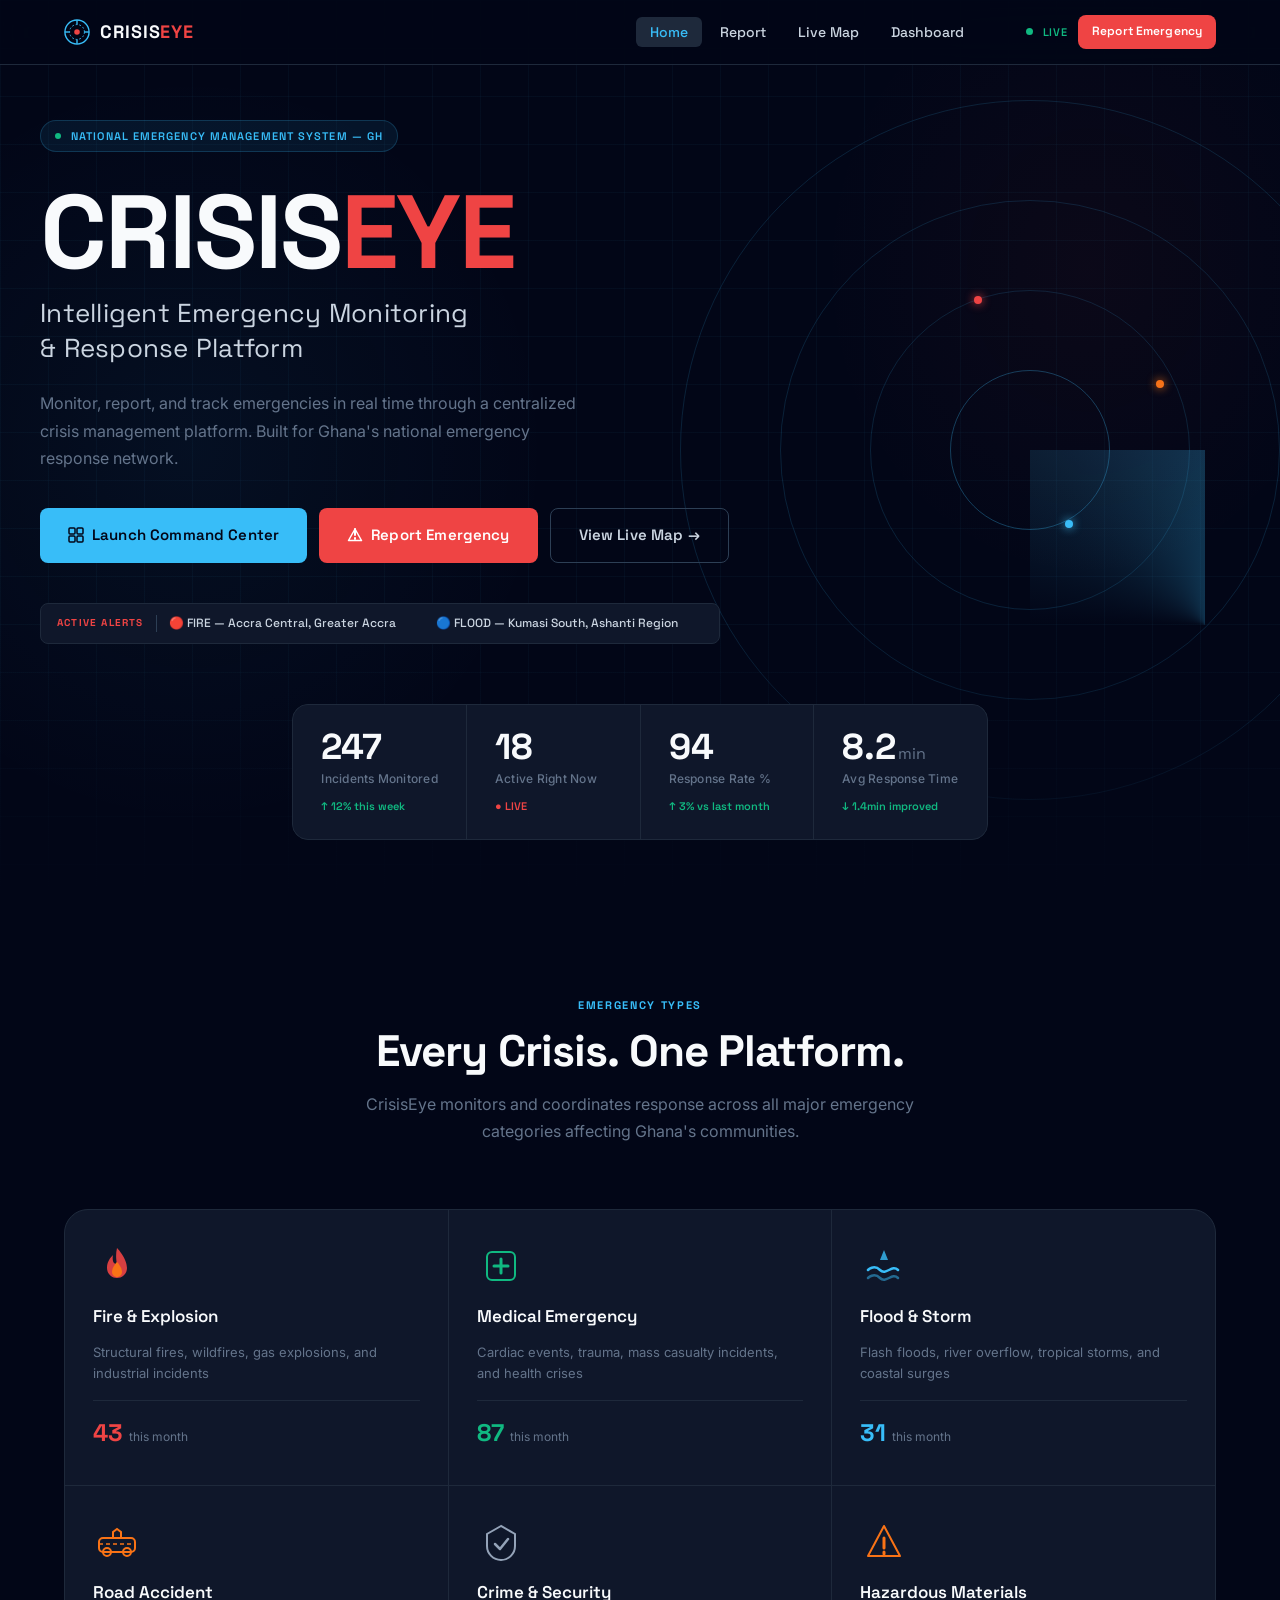
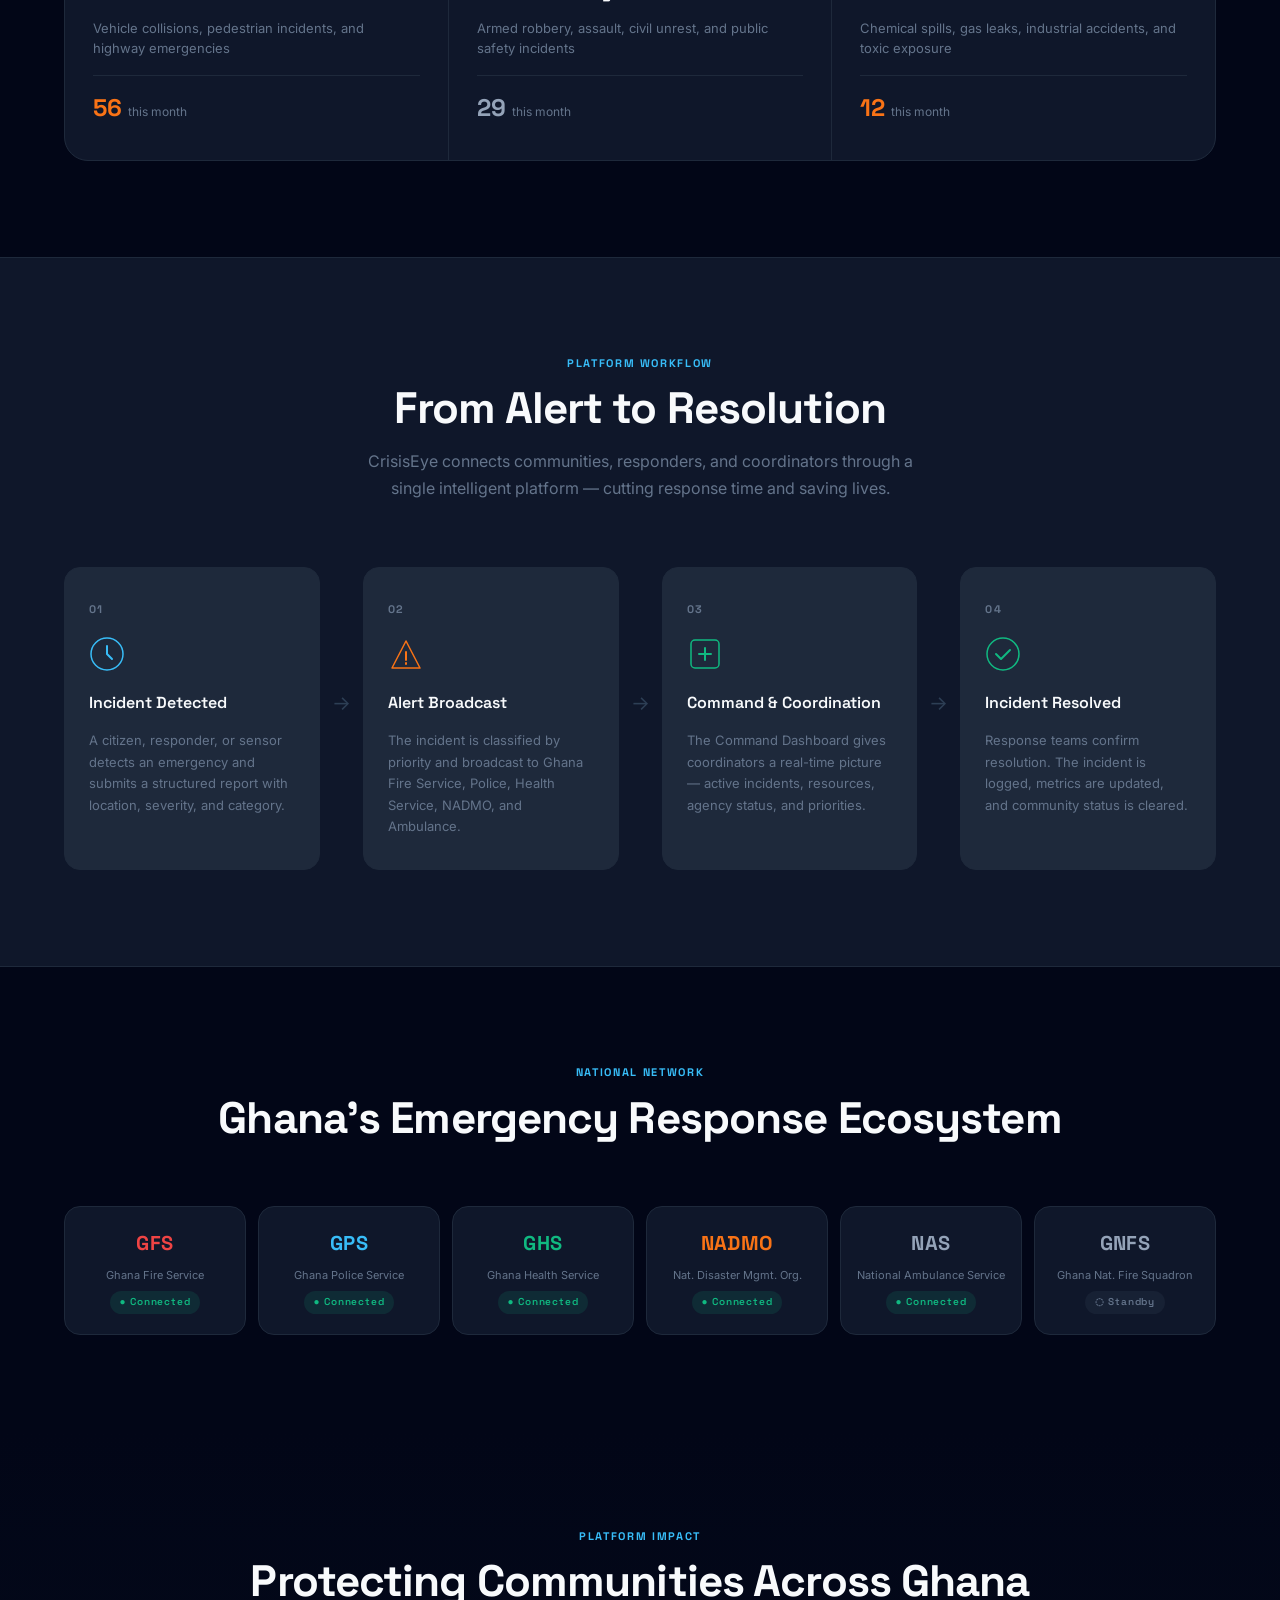
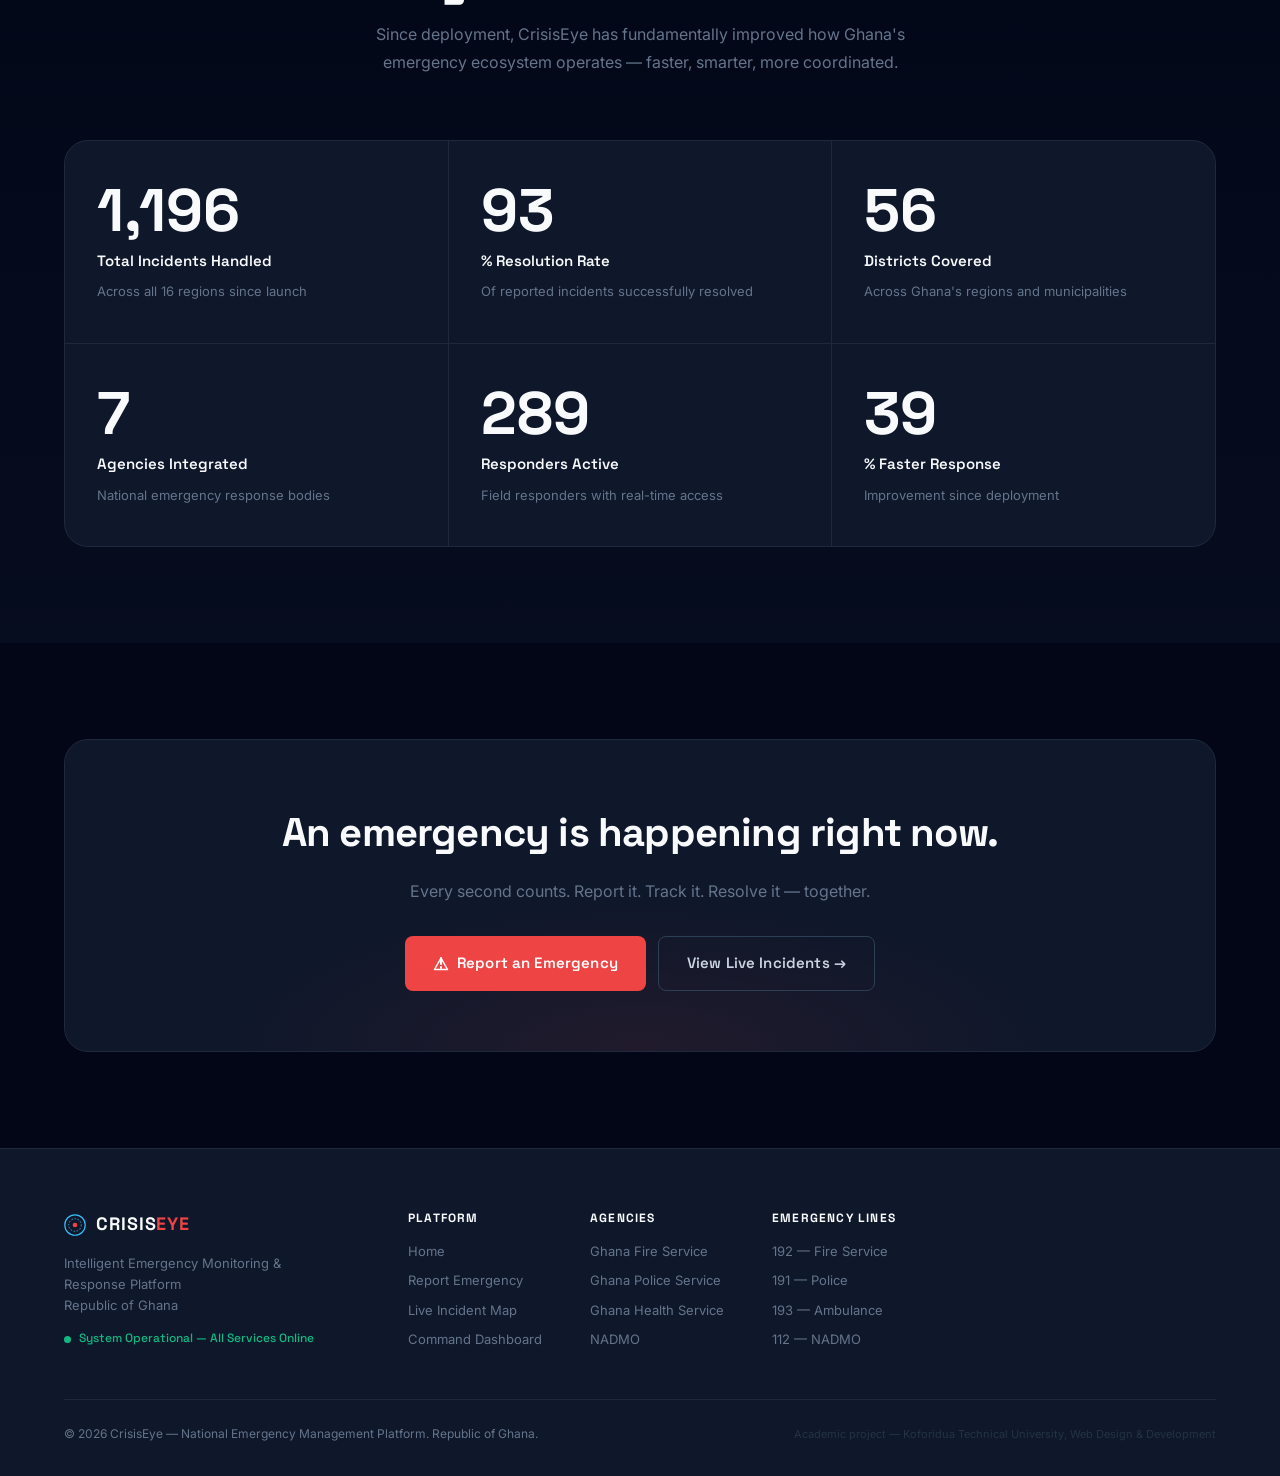
==== commit 11873ffb: "updated footer" ====
--- a/index.html
+++ b/index.html
@@ -423,7 +423,7 @@
         </div>
       </div>
       <div class="footer__bottom">
-        <p>© 2024 CrisisEye — National Emergency Management Platform. Republic of Ghana.</p>
+        <p>© 2026 CrisisEye — National Emergency Management Platform. Republic of Ghana.</p>
         <p class="footer__note">Academic project — Koforidua Technical University, Web Design &amp; Development</p>
       </div>
     </div>
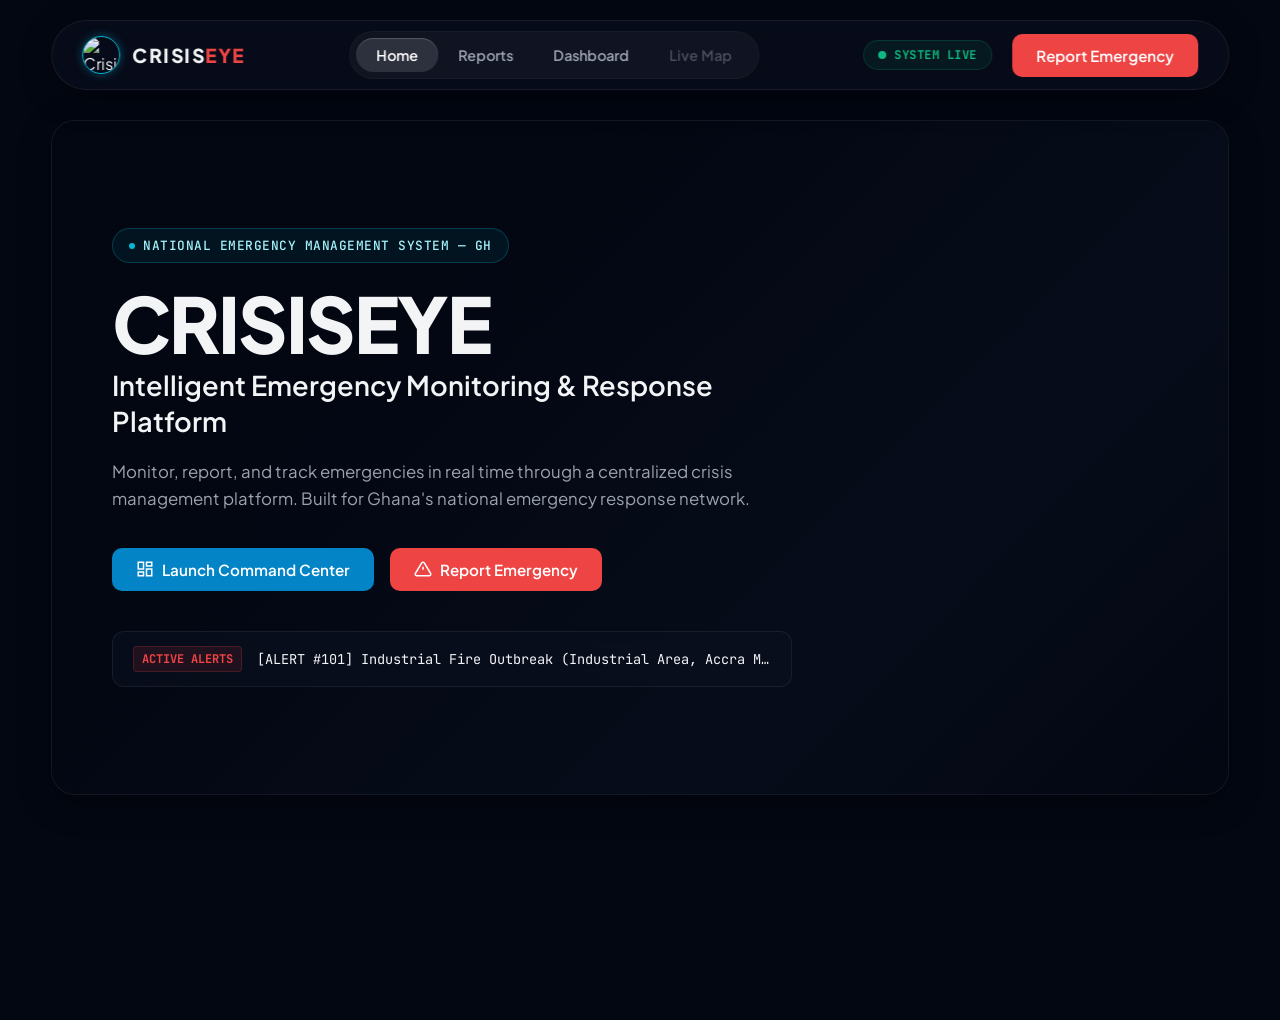
==== commit 18479747: "updated ui" ====
--- a/index.html
+++ b/index.html
@@ -1,434 +1,200 @@
 <!DOCTYPE html>
 <html lang="en">
 <head>
-  <meta charset="UTF-8" />
-  <meta name="viewport" content="width=device-width, initial-scale=1.0" />
-  <title>CrisisEye — Intelligent Emergency Monitoring & Response Platform</title>
-  <link rel="stylesheet" href="style.css" />
-  <link rel="preconnect" href="https://fonts.googleapis.com" />
-  <link rel="preconnect" href="https://fonts.gstatic.com" crossorigin />
-  <link href="https://fonts.googleapis.com/css2?family=Space+Grotesk:wght@300;400;500;600;700&family=Inter:wght@300;400;500;600&display=swap" rel="stylesheet" />
+    <meta charset="UTF-8">
+    <meta name="viewport" content="width=device-width, initial-scale=1.0">
+    <title>CrisisEye - Intelligent Emergency Monitoring & Response Platform</title>
+    <link rel="preconnect" href="https://fonts.googleapis.com">
+    <link rel="preconnect" href="https://fonts.gstatic.com" crossorigin>
+    <link href="https://fonts.googleapis.com/css2?family=JetBrains+Mono:wght@400;500;700&family=Plus+Jakarta+Sans:wght@400;500;600;700;800&display=swap" rel="stylesheet">
+    <link rel="stylesheet" href="style.css">
 </head>
 <body>
 
-  <!-- NAV -->
-  <nav class="nav" id="mainNav">
-    <div class="nav__inner">
-      <a href="index.html" class="nav__logo">
-        <span class="nav__logo-icon">
-          <svg width="26" height="26" viewBox="0 0 28 28" fill="none">
-            <circle cx="14" cy="14" r="13" stroke="#38BDF8" stroke-width="1.5"/>
-            <circle cx="14" cy="14" r="8" stroke="#38BDF8" stroke-width="1" stroke-dasharray="2 2"/>
-            <circle cx="14" cy="14" r="3" fill="#EF4444"/>
-            <line x1="14" y1="1" x2="14" y2="6" stroke="#38BDF8" stroke-width="1.5"/>
-            <line x1="14" y1="22" x2="14" y2="27" stroke="#38BDF8" stroke-width="1.5"/>
-            <line x1="1" y1="14" x2="6" y2="14" stroke="#38BDF8" stroke-width="1.5"/>
-            <line x1="22" y1="14" x2="27" y2="14" stroke="#38BDF8" stroke-width="1.5"/>
-          </svg>
-        </span>
-        <span class="nav__logo-text">CRISIS<span class="text-red">EYE</span></span>
-      </a>
-
-      <ul class="nav__links">
-        <li><a href="index.html" class="nav__link nav__link--active">Home</a></li>
-        <li><a href="report.html" class="nav__link">Report</a></li>
-        <li><a href="map.html" class="nav__link">Live Map</a></li>
-        <li><a href="dashboard.html" class="nav__link">Dashboard</a></li>
-      </ul>
-
-      <div class="nav__actions">
-        <span class="live-dot"></span>
-        <span class="live-label">LIVE</span>
-        <a href="report.html" class="btn btn--sm btn--danger">Report Emergency</a>
-      </div>
-
-      <button class="hamburger" id="hamburger" aria-label="Toggle menu">
-        <span></span><span></span><span></span>
-      </button>
-    </div>
-    <div class="mobile-menu" id="mobileMenu">
-      <a href="index.html">Home</a>
-      <a href="report.html">Report Emergency</a>
-      <a href="map.html">Live Map</a>
-      <a href="dashboard.html">Dashboard</a>
-    </div>
-  </nav>
-
-  <!-- HERO -->
-  <section class="hero">
-    <div class="hero__radar">
-      <div class="radar__ring r1"></div>
-      <div class="radar__ring r2"></div>
-      <div class="radar__ring r3"></div>
-      <div class="radar__ring r4"></div>
-      <div class="radar__sweep"></div>
-      <div class="radar__blip b1"></div>
-      <div class="radar__blip b2"></div>
-      <div class="radar__blip b3"></div>
-    </div>
-    <div class="hero__grid"></div>
-
-    <div class="hero__content">
-      <div class="hero__badge">
-        <span class="badge-dot"></span>
-        NATIONAL EMERGENCY MANAGEMENT SYSTEM — GH
-      </div>
-
-      <h1 class="hero__title">
-        <span class="hero__wordmark">CRISIS<span class="text-red">EYE</span></span>
-        <span class="hero__subtitle">Intelligent Emergency Monitoring<br>&amp; Response Platform</span>
-      </h1>
-
-      <p class="hero__desc">
-        Monitor, report, and track emergencies in real time through a centralized crisis management platform. Built for Ghana's national emergency response network.
-      </p>
-
-      <div class="hero__ctas">
-        <a href="dashboard.html" class="btn btn--primary btn--lg">
-          <svg width="16" height="16" fill="none" viewBox="0 0 16 16"><rect x="1" y="1" width="6" height="6" rx="1" stroke="currentColor" stroke-width="1.5"/><rect x="9" y="1" width="6" height="6" rx="1" stroke="currentColor" stroke-width="1.5"/><rect x="1" y="9" width="6" height="6" rx="1" stroke="currentColor" stroke-width="1.5"/><rect x="9" y="9" width="6" height="6" rx="1" stroke="currentColor" stroke-width="1.5"/></svg>
-          Launch Command Center
-        </a>
-        <a href="report.html" class="btn btn--danger btn--lg">
-          <svg width="16" height="16" fill="none" viewBox="0 0 16 16"><path d="M8 2v6M8 11v1" stroke="currentColor" stroke-width="2" stroke-linecap="round"/><path d="M1.5 13.5L8 2l6.5 11.5H1.5z" stroke="currentColor" stroke-width="1.5" stroke-linejoin="round"/></svg>
-          Report Emergency
-        </a>
-        <a href="map.html" class="btn btn--ghost btn--lg">View Live Map →</a>
-      </div>
-
-      <div class="alert-ticker">
-        <span class="ticker__label">ACTIVE ALERTS</span>
-        <div class="ticker__track">
-          <div class="ticker__inner" id="ticker">
-            <span class="ticker__item fire">🔴 FIRE — Accra Central, Greater Accra</span>
-            <span class="ticker__item flood">🔵 FLOOD — Kumasi South, Ashanti Region</span>
-            <span class="ticker__item accident">🟠 ACCIDENT — Koforidua Bypass, Eastern Region</span>
-            <span class="ticker__item medical">🟢 MEDICAL — Tamale General Hospital, N/R</span>
-            <span class="ticker__item crime">⚪ SECURITY — Tema Industrial Area, Greater Accra</span>
-          </div>
+    <nav class="navbar">
+        <div class="nav-left">
+            <img src="company logo.jpeg" alt="CrisisEye Logo" class="nav-logo">
+            <span class="nav-brand">CRISIS<span class="brand-accent">EYE</span></span>
         </div>
-      </div>
-    </div>
-
-    <div class="hero__stats-panel">
-      <div class="hstat">
-        <span class="hstat__value" data-count="247">0</span>
-        <span class="hstat__label">Incidents Monitored</span>
-        <span class="hstat__trend up">↑ 12% this week</span>
-      </div>
-      <div class="hstat">
-        <span class="hstat__value text-red" data-count="18">0</span>
-        <span class="hstat__label">Active Right Now</span>
-        <span class="hstat__trend live">● LIVE</span>
-      </div>
-      <div class="hstat">
-        <span class="hstat__value text-green" data-count="94">0</span>
-        <span class="hstat__label">Response Rate %</span>
-        <span class="hstat__trend up">↑ 3% vs last month</span>
-      </div>
-      <div class="hstat">
-        <span class="hstat__value text-blue">8.2<small>min</small></span>
-        <span class="hstat__label">Avg Response Time</span>
-        <span class="hstat__trend up">↓ 1.4min improved</span>
-      </div>
-    </div>
-  </section>
-
-  <!-- EMERGENCY CATEGORIES -->
-  <section class="section">
-    <div class="container">
-      <div class="section-header">
-        <div class="eyebrow">Emergency Types</div>
-        <h2 class="section-title">Every Crisis. One Platform.</h2>
-        <p class="section-desc">CrisisEye monitors and coordinates response across all major emergency categories affecting Ghana's communities.</p>
-      </div>
-
-      <div class="categories-grid">
-
-        <div class="cat-card cat--fire">
-          <div class="cat-card__glow"></div>
-          <div class="cat-card__icon">
-            <svg viewBox="0 0 48 48" fill="none"><path d="M24 6C24 6 34 16 34 26C34 31.523 29.523 36 24 36C18.477 36 14 31.523 14 26C14 20 17 16 20 13C20 13 18 22 24 22C24 22 22 14 24 6Z" fill="#EF4444" opacity="0.9"/><path d="M24 20C24 20 29 25 29 30C29 32.761 26.761 35 24 35C21.239 35 19 32.761 19 30C19 25 24 20 24 20Z" fill="#F97316"/></svg>
-          </div>
-          <h3>Fire &amp; Explosion</h3>
-          <p>Structural fires, wildfires, gas explosions, and industrial incidents</p>
-          <div class="cat-card__footer">
-            <span class="cat-count text-red">43</span>
-            <span class="cat-period">this month</span>
-          </div>
+        
+        <div class="nav-center-pill">
+            <button class="nav-link active" data-target="home">Home</button>
+            <button class="nav-link" data-target="reports">Reports</button>
+            <button class="nav-link" data-target="dashboard">Dashboard</button>
+            <button class="nav-link disabled-link" title="Coming Soon">Live Map</button>
         </div>
 
-        <div class="cat-card cat--medical">
-          <div class="cat-card__glow"></div>
-          <div class="cat-card__icon">
-            <svg viewBox="0 0 48 48" fill="none"><rect x="10" y="10" width="28" height="28" rx="5" stroke="#10B981" stroke-width="2"/><path d="M24 17v14M17 24h14" stroke="#10B981" stroke-width="3" stroke-linecap="round"/></svg>
-          </div>
-          <h3>Medical Emergency</h3>
-          <p>Cardiac events, trauma, mass casualty incidents, and health crises</p>
-          <div class="cat-card__footer">
-            <span class="cat-count text-green">87</span>
-            <span class="cat-period">this month</span>
-          </div>
+        <div class="nav-right">
+            <div class="live-pulse-container">
+                <span class="pulse-dot"></span>
+                <span class="pulse-text">SYSTEM LIVE</span>
+            </div>
+            <button class="btn btn-danger" onclick="triggerMockAlert()">Report Emergency</button>
         </div>
-
-        <div class="cat-card cat--flood">
-          <div class="cat-card__glow"></div>
-          <div class="cat-card__icon">
-            <svg viewBox="0 0 48 48" fill="none"><path d="M8 28C8 28 14 22 20 28C26 34 32 22 38 28" stroke="#38BDF8" stroke-width="2.5" stroke-linecap="round"/><path d="M8 36C8 36 14 30 20 36C26 42 32 30 38 36" stroke="#38BDF8" stroke-width="2.5" stroke-linecap="round" opacity="0.5"/><path d="M24 8L28 18H20L24 8Z" fill="#38BDF8" opacity="0.8"/></svg>
-          </div>
-          <h3>Flood &amp; Storm</h3>
-          <p>Flash floods, river overflow, tropical storms, and coastal surges</p>
-          <div class="cat-card__footer">
-            <span class="cat-count text-blue">31</span>
-            <span class="cat-period">this month</span>
-          </div>
-        </div>
-
-        <div class="cat-card cat--accident">
-          <div class="cat-card__glow"></div>
-          <div class="cat-card__icon">
-            <svg viewBox="0 0 48 48" fill="none"><rect x="6" y="20" width="36" height="14" rx="4" stroke="#F97316" stroke-width="2"/><circle cx="14" cy="34" r="4" stroke="#F97316" stroke-width="2"/><circle cx="34" cy="34" r="4" stroke="#F97316" stroke-width="2"/><path d="M6 26h36" stroke="#F97316" stroke-width="1.5" stroke-dasharray="4 3"/><path d="M20 20V14l4-3 4 3v6" stroke="#F97316" stroke-width="2"/></svg>
-          </div>
-          <h3>Road Accident</h3>
-          <p>Vehicle collisions, pedestrian incidents, and highway emergencies</p>
-          <div class="cat-card__footer">
-            <span class="cat-count text-orange">56</span>
-            <span class="cat-period">this month</span>
-          </div>
-        </div>
-
-        <div class="cat-card cat--crime">
-          <div class="cat-card__glow"></div>
-          <div class="cat-card__icon">
-            <svg viewBox="0 0 48 48" fill="none"><path d="M24 8L10 16V28C10 35.732 16.268 42 24 42C31.732 42 38 35.732 38 28V16L24 8Z" stroke="#94A3B8" stroke-width="2"/><path d="M18 26l5 5 8-10" stroke="#94A3B8" stroke-width="2.5" stroke-linecap="round" stroke-linejoin="round"/></svg>
-          </div>
-          <h3>Crime &amp; Security</h3>
-          <p>Armed robbery, assault, civil unrest, and public safety incidents</p>
-          <div class="cat-card__footer">
-            <span class="cat-count" style="color:#94A3B8">29</span>
-            <span class="cat-period">this month</span>
-          </div>
-        </div>
-
-        <div class="cat-card cat--hazard">
-          <div class="cat-card__glow"></div>
-          <div class="cat-card__icon">
-            <svg viewBox="0 0 48 48" fill="none"><path d="M24 8L40 38H8L24 8Z" stroke="#F97316" stroke-width="2" stroke-linejoin="round"/><path d="M24 20v10M24 34v2" stroke="#F97316" stroke-width="3" stroke-linecap="round"/></svg>
-          </div>
-          <h3>Hazardous Materials</h3>
-          <p>Chemical spills, gas leaks, industrial accidents, and toxic exposure</p>
-          <div class="cat-card__footer">
-            <span class="cat-count text-orange">12</span>
-            <span class="cat-period">this month</span>
-          </div>
-        </div>
-
-      </div>
-    </div>
-  </section>
-
-  <!-- HOW IT WORKS -->
-  <section class="section section--dark">
-    <div class="container">
-      <div class="section-header">
-        <div class="eyebrow">Platform Workflow</div>
-        <h2 class="section-title">From Alert to Resolution</h2>
-        <p class="section-desc">CrisisEye connects communities, responders, and coordinators through a single intelligent platform — cutting response time and saving lives.</p>
-      </div>
-
-      <div class="how-grid">
-        <div class="how-card reveal">
-          <div class="how-card__num">01</div>
-          <div class="how-card__icon-wrap">
-            <svg width="36" height="36" fill="none" viewBox="0 0 36 36"><circle cx="18" cy="18" r="16" stroke="#38BDF8" stroke-width="1.5"/><path d="M18 10v8l5 5" stroke="#38BDF8" stroke-width="2" stroke-linecap="round" stroke-linejoin="round"/></svg>
-          </div>
-          <h3>Incident Detected</h3>
-          <p>A citizen, responder, or sensor detects an emergency and submits a structured report with location, severity, and category.</p>
-        </div>
-        <div class="how-arrow">→</div>
-
-        <div class="how-card reveal">
-          <div class="how-card__num">02</div>
-          <div class="how-card__icon-wrap">
-            <svg width="36" height="36" fill="none" viewBox="0 0 36 36"><path d="M4 32L18 5l14 27H4z" stroke="#F97316" stroke-width="1.5" stroke-linejoin="round"/><path d="M18 16v8M18 27v1" stroke="#F97316" stroke-width="2" stroke-linecap="round"/></svg>
-          </div>
-          <h3>Alert Broadcast</h3>
-          <p>The incident is classified by priority and broadcast to Ghana Fire Service, Police, Health Service, NADMO, and Ambulance.</p>
-        </div>
-        <div class="how-arrow">→</div>
-
-        <div class="how-card reveal">
-          <div class="how-card__num">03</div>
-          <div class="how-card__icon-wrap">
-            <svg width="36" height="36" fill="none" viewBox="0 0 36 36"><rect x="4" y="4" width="28" height="28" rx="4" stroke="#10B981" stroke-width="1.5"/><path d="M12 18h12M18 12v12" stroke="#10B981" stroke-width="2" stroke-linecap="round"/></svg>
-          </div>
-          <h3>Command &amp; Coordination</h3>
-          <p>The Command Dashboard gives coordinators a real-time picture — active incidents, resources, agency status, and priorities.</p>
-        </div>
-        <div class="how-arrow">→</div>
-
-        <div class="how-card reveal">
-          <div class="how-card__num">04</div>
-          <div class="how-card__icon-wrap">
-            <svg width="36" height="36" fill="none" viewBox="0 0 36 36"><circle cx="18" cy="18" r="16" stroke="#10B981" stroke-width="1.5"/><path d="M11 18l5 5 9-9" stroke="#10B981" stroke-width="2" stroke-linecap="round" stroke-linejoin="round"/></svg>
-          </div>
-          <h3>Incident Resolved</h3>
-          <p>Response teams confirm resolution. The incident is logged, metrics are updated, and community status is cleared.</p>
-        </div>
-      </div>
-    </div>
-  </section>
-
-  <!-- AGENCIES -->
-  <section class="section">
-    <div class="container">
-      <div class="section-header">
-        <div class="eyebrow">National Network</div>
-        <h2 class="section-title">Ghana's Emergency Response Ecosystem</h2>
-      </div>
-      <div class="agencies-grid">
-        <div class="agency-card">
-          <div class="agency-abbr" style="color:#EF4444">GFS</div>
-          <div class="agency-name">Ghana Fire Service</div>
-          <div class="agency-status status-active">● Connected</div>
-        </div>
-        <div class="agency-card">
-          <div class="agency-abbr" style="color:#38BDF8">GPS</div>
-          <div class="agency-name">Ghana Police Service</div>
-          <div class="agency-status status-active">● Connected</div>
-        </div>
-        <div class="agency-card">
-          <div class="agency-abbr" style="color:#10B981">GHS</div>
-          <div class="agency-name">Ghana Health Service</div>
-          <div class="agency-status status-active">● Connected</div>
-        </div>
-        <div class="agency-card">
-          <div class="agency-abbr" style="color:#F97316">NADMO</div>
-          <div class="agency-name">Nat. Disaster Mgmt. Org.</div>
-          <div class="agency-status status-active">● Connected</div>
-        </div>
-        <div class="agency-card">
-          <div class="agency-abbr" style="color:#94A3B8">NAS</div>
-          <div class="agency-name">National Ambulance Service</div>
-          <div class="agency-status status-active">● Connected</div>
-        </div>
-        <div class="agency-card">
-          <div class="agency-abbr" style="color:#94A3B8">GNFS</div>
-          <div class="agency-name">Ghana Nat. Fire Squadron</div>
-          <div class="agency-status status-standby">◌ Standby</div>
-        </div>
-      </div>
-    </div>
-  </section>
-
-  <!-- IMPACT -->
-  <section class="section section--impact">
-    <div class="container">
-      <div class="section-header">
-        <div class="eyebrow">Platform Impact</div>
-        <h2 class="section-title">Protecting Communities Across Ghana</h2>
-        <p class="section-desc">Since deployment, CrisisEye has fundamentally improved how Ghana's emergency ecosystem operates — faster, smarter, more coordinated.</p>
-      </div>
-      <div class="impact-grid">
-        <div class="impact-stat reveal">
-          <span class="impact-val" data-count="1240">0</span>
-          <span class="impact-label">Total Incidents Handled</span>
-          <span class="impact-sub">Across all 16 regions since launch</span>
-        </div>
-        <div class="impact-stat reveal">
-          <span class="impact-val text-green" data-count="96">0</span>
-          <span class="impact-label">% Resolution Rate</span>
-          <span class="impact-sub">Of reported incidents successfully resolved</span>
-        </div>
-        <div class="impact-stat reveal">
-          <span class="impact-val text-blue" data-count="58">0</span>
-          <span class="impact-label">Districts Covered</span>
-          <span class="impact-sub">Across Ghana's regions and municipalities</span>
-        </div>
-        <div class="impact-stat reveal">
-          <span class="impact-val text-red" data-count="8">0</span>
-          <span class="impact-label">Agencies Integrated</span>
-          <span class="impact-sub">National emergency response bodies</span>
-        </div>
-        <div class="impact-stat reveal">
-          <span class="impact-val text-orange" data-count="312">0</span>
-          <span class="impact-label">Responders Active</span>
-          <span class="impact-sub">Field responders with real-time access</span>
-        </div>
-        <div class="impact-stat reveal">
-          <span class="impact-val" data-count="42">0</span>
-          <span class="impact-label">% Faster Response</span>
-          <span class="impact-sub">Improvement since deployment</span>
-        </div>
-      </div>
-    </div>
-  </section>
-
-  <!-- CTA -->
-  <section class="section">
-    <div class="container">
-      <div class="cta-strip">
-        <div class="cta-strip__bg"></div>
-        <h2>An emergency is happening right now.</h2>
-        <p>Every second counts. Report it. Track it. Resolve it — together.</p>
-        <div class="cta-strip__btns">
-          <a href="report.html" class="btn btn--danger btn--lg">
-            <svg width="16" height="16" fill="none" viewBox="0 0 16 16"><path d="M8 2v6M8 11v1" stroke="currentColor" stroke-width="2" stroke-linecap="round"/><path d="M1.5 13.5L8 2l6.5 11.5H1.5z" stroke="currentColor" stroke-width="1.5" stroke-linejoin="round"/></svg>
-            Report an Emergency
-          </a>
-          <a href="map.html" class="btn btn--ghost btn--lg">View Live Incidents →</a>
-        </div>
-      </div>
-    </div>
-  </section>
-
-  <!-- FOOTER -->
-  <footer class="footer">
-    <div class="container">
-      <div class="footer__top">
-        <div class="footer__brand">
-          <a href="index.html" class="nav__logo">
-            <span class="nav__logo-icon">
-              <svg width="22" height="22" viewBox="0 0 28 28" fill="none"><circle cx="14" cy="14" r="13" stroke="#38BDF8" stroke-width="1.5"/><circle cx="14" cy="14" r="8" stroke="#38BDF8" stroke-width="1" stroke-dasharray="2 2"/><circle cx="14" cy="14" r="3" fill="#EF4444"/></svg>
-            </span>
-            <span class="nav__logo-text">CRISIS<span class="text-red">EYE</span></span>
-          </a>
-          <p>Intelligent Emergency Monitoring &amp; Response Platform<br>Republic of Ghana</p>
-          <div class="footer__live">
-            <span class="live-dot"></span>
-            System Operational — All Services Online
-          </div>
-        </div>
-        <div class="footer__links-group">
-          <div class="footer__col">
-            <div class="footer__col-title">Platform</div>
-            <a href="index.html">Home</a>
-            <a href="report.html">Report Emergency</a>
-            <a href="map.html">Live Incident Map</a>
-            <a href="dashboard.html">Command Dashboard</a>
-          </div>
-          <div class="footer__col">
-            <div class="footer__col-title">Agencies</div>
-            <a href="#">Ghana Fire Service</a>
-            <a href="#">Ghana Police Service</a>
-            <a href="#">Ghana Health Service</a>
-            <a href="#">NADMO</a>
-          </div>
-          <div class="footer__col">
-            <div class="footer__col-title">Emergency Lines</div>
-            <a href="tel:192" class="text-red">192 — Fire Service</a>
-            <a href="tel:191" class="text-blue">191 — Police</a>
-            <a href="tel:193" class="text-green">193 — Ambulance</a>
-            <a href="tel:112" class="text-orange">112 — NADMO</a>
-          </div>
-        </div>
-      </div>
-      <div class="footer__bottom">
-        <p>© 2026 CrisisEye — National Emergency Management Platform. Republic of Ghana.</p>
-        <p class="footer__note">Academic project — Koforidua Technical University, Web Design &amp; Development</p>
-      </div>
-    </div>
-  </footer>
-
-  <script src="script.js"></script>
+    </nav>
+
+    <main class="app-container">
+
+        <section id="view-home" class="app-view active-view">
+            <div class="hero-section">
+                <div class="hero-overlay"></div>
+                <div class="hero-content">
+                    <div class="badge-system">
+                        <span class="pulse-dot-cyan"></span>
+                        NATIONAL EMERGENCY MANAGEMENT SYSTEM — GH
+                    </div>
+                    <h1 class="hero-title">CRISIS<span class="text-danger">EYE</span></h1>
+                    <p class="hero-subtitle">Intelligent Emergency Monitoring & Response Platform</p>
+                    <p class="hero-description">
+                        Monitor, report, and track emergencies in real time through a centralized crisis management platform. Built for Ghana's national emergency response network.
+                    </p>
+                    
+                    <div class="hero-actions">
+                        <button class="btn btn-primary" onclick="switchView('dashboard')">
+                            <svg width="18" height="18" viewBox="0 0 24 24" fill="none" stroke="currentColor" stroke-width="2"><rect x="3" y="3" width="7" height="9"></rect><rect x="14" y="3" width="7" height="5"></rect><rect x="14" y="12" width="7" height="9"></rect><rect x="3" y="16" width="7" height="5"></rect></svg>
+                            Launch Command Center
+                        </button>
+                        <button class="btn btn-danger" onclick="triggerMockAlert()">
+                            <svg width="18" height="18" viewBox="0 0 24 24" fill="none" stroke="currentColor" stroke-width="2"><path d="M10.29 3.86L1.82 18a2 2 0 0 0 1.71 3h16.94a2 2 0 0 0 1.71-3L13.71 3.86a2 2 0 0 0-3.42 0z"></path><line x1="12" y1="9" x2="12" y2="13"></line><line x1="12" y1="17" x2="12.01" y2="17"></line></svg>
+                            Report Emergency
+                        </button>
+                    </div>
+
+                    <div class="ticker-wrapper">
+                        <div class="ticker-label">ACTIVE ALERTS</div>
+                        <div class="ticker-content" id="ticker-alerts">
+                            </div>
+                    </div>
+                </div>
+            </div>
+        </section>
+
+        <section id="view-reports" class="app-view">
+            <div class="view-header">
+                <div>
+                    <h2 class="view-title">Incident Reports</h2>
+                    <p class="view-subtitle">Historical and active incident logs within the national jurisdiction</p>
+                </div>
+                <div class="view-header-actions">
+                    <span class="telemetry-counter" id="total-reports-badge">0 Logs Found</span>
+                </div>
+            </div>
+
+            <div class="glass-card control-toolbar">
+                <div class="search-box-wrapper">
+                    <svg class="search-icon" width="18" height="18" viewBox="0 0 24 24" fill="none" stroke="currentColor" stroke-width="2"><circle cx="11" cy="11" r="8"></circle><line x1="21" y1="21" x2="16.65" y2="16.65"></line></svg>
+                    <input type="text" id="search-input" placeholder="Search incidents by name, region, or landmark...">
+                </div>
+                
+                <div class="toolbar-filters">
+                    <div class="filter-group">
+                        <label for="filter-severity">Severity</label>
+                        <select id="filter-severity" class="glass-select">
+                            <option value="all">All Levels</option>
+                            <option value="High">🔴 High</option>
+                            <option value="Medium">🟡 Medium</option>
+                            <option value="Low">🟢 Low</option>
+                        </select>
+                    </div>
+
+                    <div class="filter-group">
+                        <label for="filter-status">Status</label>
+                        <select id="filter-status" class="glass-select">
+                            <option value="all">All States</option>
+                            <option value="Active">Active</option>
+                            <option value="Pending">Pending</option>
+                            <option value="Resolved">Resolved</option>
+                        </select>
+                    </div>
+                </div>
+            </div>
+
+            <div class="reports-grid" id="reports-container">
+                </div>
+        </section>
+
+        <section id="view-dashboard" class="app-view">
+            <div class="view-header">
+                <div>
+                    <h2 class="view-title">Command Center Metrics</h2>
+                    <p class="view-subtitle">Real-time situational awareness telemetry analytics</p>
+                </div>
+            </div>
+
+            <div class="dashboard-summary-grid">
+                <div class="stat-card glass-card border-left-total">
+                    <div class="stat-meta">TOTAL INCIDENTS</div>
+                    <div class="stat-value" id="stat-total">0</div>
+                    <div class="stat-indicator text-muted">All historical logs</div>
+                </div>
+                <div class="stat-card glass-card border-left-high">
+                    <div class="stat-meta">ACTIVE CASES</div>
+                    <div class="stat-value text-danger" id="stat-active">0</div>
+                    <div class="stat-indicator live-pulse-mini"><span class="pulse-dot"></span> Dispatch deployed</div>
+                </div>
+                <div class="stat-card glass-card border-left-pending">
+                    <div class="stat-meta">PENDING TRIAGE</div>
+                    <div class="stat-value text-warning" id="stat-pending">0</div>
+                    <div class="stat-indicator text-warning">Awaiting validation</div>
+                </div>
+                <div class="stat-card glass-card border-left-resolved">
+                    <div class="stat-meta">RESOLVED CASES</div>
+                    <div class="stat-value text-success" id="stat-resolved">0</div>
+                    <div class="stat-indicator text-success">Threat neutralized</div>
+                </div>
+            </div>
+
+            <div class="dashboard-charts-grid">
+                <div class="glass-card visual-card">
+                    <h3 class="card-title">Incident Distribution by Severity</h3>
+                    <div class="mock-chart-container">
+                        <div class="bar-chart-ui">
+                            <div class="bar-row">
+                                <span class="bar-label">High Severity</span>
+                                <div class="bar-track"><div class="bar-fill bg-danger" id="chart-bar-high" style="width: 0%"></div></div>
+                                <span class="bar-value" id="chart-val-high">0</span>
+                            </div>
+                            <div class="bar-row">
+                                <span class="bar-label">Medium Severity</span>
+                                <div class="bar-track"><div class="bar-fill bg-warning" id="chart-bar-medium" style="width: 0%"></div></div>
+                                <span class="bar-value" id="chart-val-medium">0</span>
+                            </div>
+                            <div class="bar-row">
+                                <span class="bar-label">Low Severity</span>
+                                <div class="bar-track"><div class="bar-fill bg-success" id="chart-bar-low" style="width: 0%"></div></div>
+                                <span class="bar-value" id="chart-val-low">0</span>
+                            </div>
+                        </div>
+                    </div>
+                </div>
+
+                <div class="glass-card visual-card">
+                    <h3 class="card-title">Status Overview Matrix</h3>
+                    <div class="mock-chart-container flex-center">
+                        <div class="donut-chart-simulation">
+                            <div class="donut-segment active-seg">
+                                <span class="seg-dot bg-danger"></span> Active: <strong id="matrix-active">0</strong>
+                            </div>
+                            <div class="donut-segment pending-seg">
+                                <span class="seg-dot bg-warning"></span> Pending: <strong id="matrix-pending">0</strong>
+                            </div>
+                            <div class="donut-segment resolved-seg">
+                                <span class="seg-dot bg-success"></span> Resolved: <strong id="matrix-resolved">0</strong>
+                            </div>
+                        </div>
+                    </div>
+                </div>
+            </div>
+
+            <div class="glass-card log-card">
+                <h3 class="card-title">System Activity Log Feed</h3>
+                <div class="log-feed-container" id="activity-log-feed">
+                    </div>
+            </div>
+        </section>
+
+    </main>
+
+    <script src="script.js"></script>
 </body>
-</html>
+</html>
--- a/style.css
+++ b/style.css
@@ -1,885 +1,749 @@
-/* ═══════════════════════════════════════════════════════════
-   CRISISEYE — Design System
-   Intelligent Emergency Monitoring & Response Platform
-   ═══════════════════════════════════════════════════════════ */
-
-/* ── RESET & BASE ─────────────────────────────────────────── */
-*, *::before, *::after { box-sizing: border-box; margin: 0; padding: 0; }
-
+/* ==========================================================================
+   🎨 DESIGN TOKENS & SYSTEM VARIABLES
+   ========================================================================== */
 :root {
-  --bg:         #020617;
-  --surface-1:  #0F172A;
-  --surface-2:  #1E293B;
-  --surface-3:  #243347;
-  --border:     #1E293B;
-  --border-2:   #2D3F55;
-
-  --red:        #EF4444;
-  --red-dim:    rgba(239,68,68,0.12);
-  --orange:     #F97316;
-  --orange-dim: rgba(249,115,22,0.12);
-  --blue:       #38BDF8;
-  --blue-dim:   rgba(56,189,248,0.10);
-  --green:      #10B981;
-  --green-dim:  rgba(16,185,129,0.12);
-
-  --text:       #F8FAFC;
-  --text-2:     #CBD5E1;
-  --muted:      #64748B;
-
-  --font-head:  'Space Grotesk', sans-serif;
-  --font-body:  'Inter', sans-serif;
-
-  --radius:     8px;
-  --radius-lg:  16px;
-  --radius-xl:  24px;
-  --transition: 0.25s ease;
-}
-
-html { scroll-behavior: smooth; }
+    --font-primary: 'Plus Jakarta Sans', sans-serif;
+    --font-mono: 'JetBrains Mono', monospace;
+
+    /* Theme Colors */
+    --bg-app: #030712;
+    --bg-card: rgba(17, 24, 39, 0.45);
+    --bg-card-hover: rgba(31, 41, 55, 0.6);
+    --border-glass: rgba(255, 255, 255, 0.07);
+    --border-glass-glow: rgba(255, 255, 255, 0.15);
+    
+    /* Functional Colors */
+    --color-text: #f3f4f6;
+    --color-text-muted: #9ca3af;
+    --cyan-glow: #06b6d4;
+    --danger: #ef4444;
+    --danger-glow: rgba(239, 68, 68, 0.15);
+    --warning: #f59e0b;
+    --warning-glow: rgba(245, 158, 11, 0.15);
+    --success: #10b981;
+    --success-glow: rgba(16, 185, 129, 0.15);
+    
+    /* Blurs & Shadows */
+    --blur-glass: 14px;
+    --shadow-soft: 0 8px 32px 0 rgba(0, 0, 0, 0.37);
+    --transition-smooth: all 0.3s cubic-bezier(0.4, 0, 0.2, 1);
+}
+
+/* ==========================================================================
+   ⚓ BASE STYLING & RESET
+   ========================================================================== */
+* {
+    box-sizing: border-box;
+    margin: 0;
+    padding: 0;
+}
 
 body {
-  background: var(--bg);
-  color: var(--text);
-  font-family: var(--font-body);
-  font-size: 15px;
-  line-height: 1.65;
-  overflow-x: hidden;
-}
-
-a { color: inherit; text-decoration: none; }
-ul { list-style: none; }
-img { display: block; max-width: 100%; }
-svg { display: inline-block; vertical-align: middle; flex-shrink: 0; }
-
-/* ── COLORS ───────────────────────────────────────────────── */
-.text-red    { color: var(--red); }
-.text-blue   { color: var(--blue); }
-.text-green  { color: var(--green); }
-.text-orange { color: var(--orange); }
-.text-muted  { color: var(--muted); }
-
-/* ── CONTAINER ────────────────────────────────────────────── */
-.container {
-  max-width: 1200px;
-  margin: 0 auto;
-  padding: 0 24px;
-}
-
-/* ── BUTTONS ──────────────────────────────────────────────── */
+    background-color: var(--bg-app);
+    color: var(--color-text);
+    font-family: var(--font-primary);
+    overflow-x: hidden;
+    min-height: 100vh;
+}
+
+/* ==========================================================================
+   🧭 NAV BAR REDESIGN (FIXED FLOATING CONTAINER)
+   ========================================================================== */
+.navbar {
+    position: fixed;
+    top: 20px;
+    left: 50%;
+    transform: translateX(-50%);
+    width: 92%;
+    max-width: 1400px;
+    height: 70px;
+    background: rgba(10, 15, 30, 0.65);
+    backdrop-filter: blur(var(--blur-glass));
+    -webkit-backdrop-filter: blur(var(--blur-glass));
+    border: 1px solid var(--border-glass);
+    border-radius: 50px;
+    padding: 0 30px;
+    display: flex;
+    align-items: center;
+    justify-content: space-between;
+    z-index: 1000;
+    box-shadow: var(--shadow-soft);
+}
+
+.nav-left {
+    display: flex;
+    align-items: center;
+    gap: 12px;
+}
+
+.nav-logo {
+    width: 38px;
+    height: 38px;
+    border-radius: 50%;
+    object-fit: cover;
+    border: 1px solid var(--cyan-glow);
+    box-shadow: 0 0 10px rgba(6, 182, 212, 0.4);
+}
+
+.nav-brand {
+    font-weight: 800;
+    font-size: 1.2rem;
+    letter-spacing: 1.5px;
+}
+
+.brand-accent {
+    color: var(--danger);
+}
+
+/* Floating Center Pill Items */
+.nav-center-pill {
+    display: flex;
+    background: rgba(255, 255, 255, 0.04);
+    padding: 6px;
+    border-radius: 30px;
+    border: 1px solid rgba(255, 255, 255, 0.03);
+}
+
+.nav-link {
+    background: transparent;
+    border: none;
+    color: var(--color-text-muted);
+    font-family: var(--font-primary);
+    font-weight: 600;
+    font-size: 0.9rem;
+    padding: 8px 20px;
+    cursor: pointer;
+    border-radius: 20px;
+    transition: var(--transition-smooth);
+}
+
+.nav-link:hover {
+    color: var(--color-text);
+    background: rgba(255, 255, 255, 0.05);
+}
+
+.nav-link.active {
+    color: #ffffff;
+    background: rgba(255, 255, 255, 0.12);
+    box-shadow: inset 0 1px 1px rgba(255,255,255,0.2);
+}
+
+.disabled-link {
+    opacity: 0.4;
+    cursor: not-allowed;
+}
+
+.nav-right {
+    display: flex;
+    align-items: center;
+    gap: 20px;
+}
+
+/* System Heartbeat Pulser */
+.live-pulse-container {
+    display: flex;
+    align-items: center;
+    gap: 8px;
+    background: rgba(16, 185, 129, 0.08);
+    padding: 6px 14px;
+    border-radius: 20px;
+    border: 1px solid rgba(16, 185, 129, 0.2);
+}
+
+.pulse-dot {
+    width: 8px;
+    height: 8px;
+    background-color: var(--success);
+    border-radius: 50%;
+    animation: beacon 1.8s infinite ease-in-out;
+}
+
+.pulse-text {
+    font-family: var(--font-mono);
+    font-size: 0.75rem;
+    font-weight: 700;
+    letter-spacing: 0.5px;
+    color: var(--success);
+}
+
+/* ==========================================================================
+   🏠 VIEW-SPECIFIC APP LAYOUTS
+   ========================================================================== */
+.app-container {
+    margin-top: 120px;
+    padding: 0 4% 40px 4%;
+    min-height: calc(100vh - 120px);
+}
+
+.app-view {
+    display: none;
+    animation: viewFadeIn 0.4s cubic-bezier(0.4, 0, 0.2, 1) forwards;
+}
+
+.app-view.active-view {
+    display: block;
+}
+
+/* ==========================================================================
+   🏠 HOMEPAGE HERO OVERHAUL (WITH INTEGRATED WORLDMAP IMAGE)
+   ========================================================================== */
+.hero-section {
+    position: relative;
+    border-radius: 24px;
+    min-height: 75vh;
+    display: flex;
+    align-items: center;
+    padding: 60px;
+    background-image: url('first backgroung.jpeg');
+    background-size: cover;
+    background-position: center;
+    border: 1px solid var(--border-glass);
+    box-shadow: var(--shadow-soft);
+    overflow: hidden;
+}
+
+.hero-overlay {
+    position: absolute;
+    inset: 0;
+    background: linear-gradient(
+        135deg, 
+        rgba(3, 7, 18, 0.95) 30%, 
+        rgba(10, 15, 30, 0.75) 70%, 
+        rgba(3, 7, 18, 0.95) 100%
+    );
+    z-index: 1;
+}
+
+.hero-content {
+    position: relative;
+    z-index: 2;
+    max-width: 680px;
+}
+
+.badge-system {
+    display: inline-flex;
+    align-items: center;
+    gap: 8px;
+    background: rgba(6, 182, 212, 0.08);
+    border: 1px solid rgba(6, 182, 212, 0.25);
+    color: #a5f3fc;
+    padding: 8px 16px;
+    border-radius: 30px;
+    font-family: var(--font-mono);
+    font-size: 0.8rem;
+    font-weight: 500;
+    margin-bottom: 24px;
+    letter-spacing: 0.5px;
+}
+
+.pulse-dot-cyan {
+    width: 6px;
+    height: 6px;
+    background-color: var(--cyan-glow);
+    border-radius: 50%;
+    animation: beacon 1.5s infinite ease-in-out;
+}
+
+.hero-title {
+    font-size: clamp(3.5rem, 6vw, 4.8rem);
+    font-weight: 800;
+    letter-spacing: -2px;
+    line-height: 0.95;
+    margin-bottom: 8px;
+}
+
+.hero-subtitle {
+    font-size: clamp(1.2rem, 2.5vw, 1.7rem);
+    font-weight: 600;
+    color: var(--color-text);
+    margin-bottom: 20px;
+    line-height: 1.3;
+}
+
+.hero-description {
+    color: var(--color-text-muted);
+    font-size: 1.05rem;
+    line-height: 1.6;
+    margin-bottom: 35px;
+}
+
+.hero-actions {
+    display: flex;
+    gap: 16px;
+    margin-bottom: 40px;
+    flex-wrap: wrap;
+}
+
+/* Active Alerts Live Ticker */
+.ticker-wrapper {
+    background: rgba(10, 15, 30, 0.75);
+    border: 1px solid var(--border-glass);
+    border-radius: 12px;
+    padding: 14px 20px;
+    display: flex;
+    align-items: center;
+    gap: 15px;
+    backdrop-filter: blur(8px);
+}
+
+.ticker-label {
+    font-family: var(--font-mono);
+    font-size: 0.75rem;
+    font-weight: 700;
+    color: var(--danger);
+    background: rgba(239, 68, 68, 0.1);
+    padding: 4px 8px;
+    border-radius: 4px;
+    border: 1px solid rgba(239, 68, 68, 0.2);
+    white-space: nowrap;
+}
+
+.ticker-content {
+    font-family: var(--font-mono);
+    font-size: 0.85rem;
+    color: var(--color-text);
+    overflow: hidden;
+    white-space: nowrap;
+    text-overflow: ellipsis;
+}
+
+/* ==========================================================================
+   🧱 SHARED UI REUSABLE COMPONENTS (GLASSMORPHISM CARDS & BUTTONS)
+   ========================================================================== */
+.glass-card {
+    background: var(--bg-card);
+    backdrop-filter: blur(var(--blur-glass));
+    -webkit-backdrop-filter: blur(var(--blur-glass));
+    border: 1px solid var(--border-glass);
+    border-radius: 16px;
+    padding: 24px;
+    box-shadow: var(--shadow-soft);
+    transition: var(--transition-smooth);
+}
+
+.glass-card:hover {
+    background: var(--bg-card-hover);
+    border-color: var(--border-glass-glow);
+    transform: translateY(-2px);
+}
+
+/* Dynamic Buttons Block */
 .btn {
-  display: inline-flex;
-  align-items: center;
-  gap: 8px;
-  padding: 10px 20px;
-  border-radius: var(--radius);
-  font-family: var(--font-head);
-  font-size: 14px;
-  font-weight: 600;
-  letter-spacing: 0.01em;
-  cursor: pointer;
-  border: none;
-  transition: all var(--transition);
-  white-space: nowrap;
-}
-.btn--sm { padding: 7px 14px; font-size: 12px; }
-.btn--lg { padding: 14px 28px; font-size: 15px; }
-
-.btn--primary {
-  background: var(--blue);
-  color: #020617;
-}
-.btn--primary:hover { background: #7dd3fc; transform: translateY(-1px); box-shadow: 0 8px 32px rgba(56,189,248,0.3); }
-
-.btn--danger {
-  background: var(--red);
-  color: #fff;
-}
-.btn--danger:hover { background: #f87171; transform: translateY(-1px); box-shadow: 0 8px 32px rgba(239,68,68,0.35); }
-
-.btn--ghost {
-  background: transparent;
-  color: var(--text-2);
-  border: 1px solid var(--border-2);
-}
-.btn--ghost:hover { border-color: var(--blue); color: var(--blue); background: var(--blue-dim); }
-
-/* ── LIVE INDICATOR ───────────────────────────────────────── */
-.live-dot {
-  display: inline-block;
-  width: 7px; height: 7px;
-  border-radius: 50%;
-  background: var(--green);
-  animation: pulse-green 1.8s infinite;
-  flex-shrink: 0;
-}
-.live-label {
-  font-family: var(--font-head);
-  font-size: 11px;
-  font-weight: 600;
-  color: var(--green);
-  letter-spacing: 0.08em;
-}
-@keyframes pulse-green {
-  0%, 100% { opacity: 1; box-shadow: 0 0 0 0 rgba(16,185,129,0.5); }
-  50% { opacity: .8; box-shadow: 0 0 0 5px rgba(16,185,129,0); }
-}
-
-/* ══════════════════════════════════════════════════════
-   NAVIGATION
-══════════════════════════════════════════════════════ */
-.nav {
-  position: fixed; top: 0; left: 0; right: 0; z-index: 1000;
-  background: rgba(2, 6, 23, 0.85);
-  border-bottom: 1px solid var(--border);
-  backdrop-filter: blur(20px);
-  -webkit-backdrop-filter: blur(20px);
-  transition: background var(--transition);
-}
-.nav.scrolled {
-  background: rgba(15, 23, 42, 0.97);
-  box-shadow: 0 4px 32px rgba(0,0,0,0.4);
-}
-
-.nav__inner {
-  max-width: 1200px;
-  margin: 0 auto;
-  padding: 0 24px;
-  height: 64px;
-  display: flex;
-  align-items: center;
-  gap: 32px;
-}
-
-.nav__logo {
-  display: flex;
-  align-items: center;
-  gap: 10px;
-  flex-shrink: 0;
-}
-.nav__logo-text {
-  font-family: var(--font-head);
-  font-size: 18px;
-  font-weight: 700;
-  letter-spacing: 0.05em;
-}
-
-.nav__links {
-  display: flex;
-  gap: 4px;
-  margin-left: auto;
-}
-.nav__link {
-  padding: 6px 14px;
-  border-radius: 6px;
-  font-family: var(--font-head);
-  font-size: 14px;
-  font-weight: 500;
-  color: var(--text-2);
-  transition: all var(--transition);
-}
-.nav__link:hover, .nav__link--active {
-  color: var(--text);
-  background: var(--surface-2);
-}
-.nav__link--active { color: var(--blue); }
-
-.nav__actions {
-  display: flex;
-  align-items: center;
-  gap: 10px;
-  margin-left: 16px;
-}
-
-.hamburger {
-  display: none;
-  flex-direction: column;
-  gap: 5px;
-  background: none;
-  border: none;
-  cursor: pointer;
-  margin-left: auto;
-  padding: 6px;
-}
-.hamburger span {
-  display: block;
-  width: 22px; height: 2px;
-  background: var(--text);
-  border-radius: 2px;
-  transition: all var(--transition);
-}
-.hamburger.open span:nth-child(1) { transform: rotate(45deg) translate(5px, 5px); }
-.hamburger.open span:nth-child(2) { opacity: 0; }
-.hamburger.open span:nth-child(3) { transform: rotate(-45deg) translate(5px, -5px); }
-
-.mobile-menu {
-  display: none;
-  flex-direction: column;
-  padding: 12px 24px 16px;
-  border-top: 1px solid var(--border);
-  background: var(--surface-1);
-  gap: 2px;
-}
-.mobile-menu.open { display: flex; }
-.mobile-menu a {
-  padding: 10px 12px;
-  border-radius: 6px;
-  font-family: var(--font-head);
-  font-size: 14px;
-  color: var(--text-2);
-  transition: all var(--transition);
-}
-.mobile-menu a:hover { background: var(--surface-2); color: var(--text); }
-
-/* ══════════════════════════════════════════════════════
-   HERO
-══════════════════════════════════════════════════════ */
-.hero {
-  position: relative;
-  min-height: 100vh;
-  display: flex;
-  flex-direction: column;
-  justify-content: center;
-  padding: 120px 24px 60px;
-  overflow: hidden;
-}
-
-/* Radar */
-.hero__radar {
-  position: absolute;
-  right: -100px; top: 50%;
-  transform: translateY(-50%);
-  width: 700px; height: 700px;
-}
-
-.radar__ring {
-  position: absolute;
-  border-radius: 50%;
-  border: 1px solid rgba(56,189,248,0.15);
-  top: 50%; left: 50%;
-  transform: translate(-50%, -50%);
-}
-.r1 { width: 160px; height: 160px; border-color: rgba(56,189,248,0.3); }
-.r2 { width: 320px; height: 320px; }
-.r3 { width: 500px; height: 500px; }
-.r4 { width: 700px; height: 700px; }
-
-.radar__sweep {
-  position: absolute;
-  top: 50%; left: 50%;
-  width: 50%; height: 50%;
-  transform-origin: 0% 100%;
-  background: conic-gradient(from 0deg, transparent 75%, rgba(56,189,248,0.25) 100%);
-  border-radius: 0 50% 0 0;
-  animation: radarSweep 4s linear infinite;
-}
-@keyframes radarSweep { to { transform: rotate(360deg); } }
-
-.radar__blip {
-  position: absolute;
-  width: 8px; height: 8px;
-  border-radius: 50%;
-  background: var(--red);
-  box-shadow: 0 0 12px var(--red);
-  animation: blipPulse 2s ease-in-out infinite;
-}
-.b1 { top: 28%; left: 42%; animation-delay: 0s; background: var(--red); box-shadow: 0 0 10px var(--red); }
-.b2 { top: 60%; left: 55%; animation-delay: 0.7s; background: var(--blue); box-shadow: 0 0 10px var(--blue); }
-.b3 { top: 40%; left: 68%; animation-delay: 1.4s; background: var(--orange); box-shadow: 0 0 10px var(--orange); }
-
-@keyframes blipPulse {
-  0%, 100% { opacity: 1; transform: scale(1); }
-  50% { opacity: 0.4; transform: scale(1.6); }
-}
-
-/* Grid overlay */
-.hero__grid {
-  position: absolute;
-  inset: 0;
-  background-image:
-    linear-gradient(rgba(56,189,248,0.04) 1px, transparent 1px),
-    linear-gradient(90deg, rgba(56,189,248,0.04) 1px, transparent 1px);
-  background-size: 48px 48px;
-  pointer-events: none;
-}
-
-/* Gradient fade from sides */
-.hero::before {
-  content: '';
-  position: absolute;
-  inset: 0;
-  background:
-    radial-gradient(ellipse 40% 60% at 15% 50%, rgba(56,189,248,0.05) 0%, transparent 70%),
-    radial-gradient(ellipse 30% 50% at 85% 30%, rgba(239,68,68,0.04) 0%, transparent 70%),
-    linear-gradient(to bottom, transparent 70%, var(--bg) 100%);
-  pointer-events: none;
-  z-index: 1;
-}
-
-.hero__content {
-  position: relative;
-  z-index: 2;
-  max-width: 1200px;
-  margin: 0 auto;
-  width: 100%;
-}
-
-.hero__badge {
-  display: inline-flex;
-  align-items: center;
-  gap: 10px;
-  padding: 6px 14px;
-  background: rgba(56,189,248,0.08);
-  border: 1px solid rgba(56,189,248,0.2);
-  border-radius: 100px;
-  font-family: var(--font-head);
-  font-size: 11px;
-  font-weight: 600;
-  letter-spacing: 0.1em;
-  color: var(--blue);
-  margin-bottom: 28px;
-}
-.badge-dot {
-  width: 6px; height: 6px;
-  border-radius: 50%;
-  background: var(--green);
-  animation: pulse-green 2s infinite;
-}
-
-.hero__wordmark {
-  display: block;
-  font-family: var(--font-head);
-  font-size: clamp(52px, 9vw, 104px);
-  font-weight: 700;
-  letter-spacing: -0.02em;
-  line-height: 1;
-  margin-bottom: 12px;
-}
-
-.hero__subtitle {
-  display: block;
-  font-family: var(--font-head);
-  font-size: clamp(18px, 2.5vw, 26px);
-  font-weight: 400;
-  color: var(--text-2);
-  letter-spacing: 0.01em;
-  margin-bottom: 24px;
-  line-height: 1.35;
-}
-
-.hero__desc {
-  font-size: 16px;
-  color: var(--muted);
-  max-width: 560px;
-  margin-bottom: 36px;
-  line-height: 1.7;
-}
-
-.hero__ctas {
-  display: flex;
-  flex-wrap: wrap;
-  gap: 12px;
-  margin-bottom: 40px;
-}
-
-/* Alert ticker */
-.alert-ticker {
-  display: flex;
-  align-items: center;
-  gap: 12px;
-  background: var(--surface-1);
-  border: 1px solid var(--border);
-  border-radius: var(--radius);
-  padding: 10px 16px;
-  max-width: 680px;
-  overflow: hidden;
-}
-.ticker__label {
-  font-family: var(--font-head);
-  font-size: 10px;
-  font-weight: 700;
-  letter-spacing: 0.12em;
-  color: var(--red);
-  white-space: nowrap;
-  flex-shrink: 0;
-  padding-right: 12px;
-  border-right: 1px solid var(--border-2);
-}
-.ticker__track {
-  overflow: hidden;
-  flex: 1;
-  position: relative;
-}
-.ticker__inner {
-  display: flex;
-  gap: 40px;
-  animation: tickerScroll 18s linear infinite;
-  white-space: nowrap;
-}
-.ticker__item {
-  font-family: var(--font-head);
-  font-size: 12px;
-  font-weight: 500;
-  color: var(--text-2);
-  flex-shrink: 0;
-}
-@keyframes tickerScroll {
-  0%   { transform: translateX(0); }
-  100% { transform: translateX(-50%); }
-}
-
-/* Hero Stats Panel */
-.hero__stats-panel {
-  position: relative;
-  z-index: 2;
-  max-width: 1200px;
-  margin: 60px auto 0;
-  display: grid;
-  grid-template-columns: repeat(4, 1fr);
-  gap: 1px;
-  background: var(--border);
-  border: 1px solid var(--border);
-  border-radius: var(--radius-lg);
-  overflow: hidden;
-}
-.hstat {
-  background: var(--surface-1);
-  padding: 24px 28px;
-  display: flex;
-  flex-direction: column;
-  gap: 4px;
-  transition: background var(--transition);
-}
-.hstat:hover { background: var(--surface-2); }
-.hstat__value {
-  font-family: var(--font-head);
-  font-size: 36px;
-  font-weight: 700;
-  line-height: 1;
-  color: var(--text);
-}
-.hstat__value small { font-size: 16px; font-weight: 400; margin-left: 2px; color: var(--muted); }
-.hstat__label {
-  font-size: 12px;
-  color: var(--muted);
-  font-weight: 500;
-  letter-spacing: 0.02em;
-}
-.hstat__trend {
-  font-size: 11px;
-  font-weight: 600;
-  font-family: var(--font-head);
-  margin-top: 4px;
-}
-.hstat__trend.up { color: var(--green); }
-.hstat__trend.live { color: var(--red); animation: blinkRed 1.2s ease-in-out infinite; }
-@keyframes blinkRed { 0%,100%{opacity:1} 50%{opacity:0.4} }
-
-/* ══════════════════════════════════════════════════════
-   SECTIONS — SHARED
-══════════════════════════════════════════════════════ */
-.section {
-  padding: 96px 0;
-}
-.section--dark {
-  background: var(--surface-1);
-  border-top: 1px solid var(--border);
-  border-bottom: 1px solid var(--border);
-}
-.section--impact {
-  background: linear-gradient(180deg, var(--bg) 0%, #060d1f 100%);
-}
-
-.section-header {
-  text-align: center;
-  margin-bottom: 64px;
-}
-.eyebrow {
-  font-family: var(--font-head);
-  font-size: 11px;
-  font-weight: 700;
-  letter-spacing: 0.15em;
-  color: var(--blue);
-  text-transform: uppercase;
-  margin-bottom: 12px;
-}
-.section-title {
-  font-family: var(--font-head);
-  font-size: clamp(28px, 4vw, 44px);
-  font-weight: 700;
-  letter-spacing: -0.02em;
-  margin-bottom: 16px;
-  line-height: 1.1;
-}
-.section-desc {
-  font-size: 16px;
-  color: var(--muted);
-  max-width: 560px;
-  margin: 0 auto;
-  line-height: 1.7;
-}
-
-/* ══════════════════════════════════════════════════════
-   CATEGORIES GRID
-══════════════════════════════════════════════════════ */
-.categories-grid {
-  display: grid;
-  grid-template-columns: repeat(3, 1fr);
-  gap: 1px;
-  background: var(--border);
-  border: 1px solid var(--border);
-  border-radius: var(--radius-xl);
-  overflow: hidden;
-}
-
-.cat-card {
-  position: relative;
-  background: var(--surface-1);
-  padding: 32px 28px;
-  display: flex;
-  flex-direction: column;
-  gap: 12px;
-  cursor: default;
-  transition: background var(--transition);
-  overflow: hidden;
-}
-.cat-card:hover { background: var(--surface-2); }
-.cat-card:hover .cat-card__glow { opacity: 1; }
-
-.cat-card__glow {
-  position: absolute;
-  top: 0; left: 0; right: 0;
-  height: 2px;
-  opacity: 0;
-  transition: opacity var(--transition);
-}
-.cat--fire .cat-card__glow { background: var(--red); }
-.cat--medical .cat-card__glow { background: var(--green); }
-.cat--flood .cat-card__glow { background: var(--blue); }
-.cat--accident .cat-card__glow { background: var(--orange); }
-.cat--crime .cat-card__glow { background: var(--muted); }
-.cat--hazard .cat-card__glow { background: var(--orange); }
-
-.cat-card__icon { width: 48px; height: 48px; }
-.cat-card__icon svg { width: 100%; height: 100%; }
-
-.cat-card h3 {
-  font-family: var(--font-head);
-  font-size: 17px;
-  font-weight: 600;
-}
-.cat-card p {
-  font-size: 13px;
-  color: var(--muted);
-  line-height: 1.6;
-  flex: 1;
-}
-.cat-card__footer {
-  display: flex;
-  align-items: baseline;
-  gap: 6px;
-  margin-top: 4px;
-  padding-top: 12px;
-  border-top: 1px solid var(--border);
-}
-.cat-count {
-  font-family: var(--font-head);
-  font-size: 24px;
-  font-weight: 700;
-}
-.cat-period { font-size: 12px; color: var(--muted); }
-
-/* ══════════════════════════════════════════════════════
-   HOW IT WORKS
-══════════════════════════════════════════════════════ */
-.how-grid {
-  display: flex;
-  align-items: stretch;
-  gap: 0;
-}
-.how-card {
-  flex: 1;
-  background: var(--surface-2);
-  border: 1px solid var(--border);
-  border-radius: var(--radius-lg);
-  padding: 32px 24px;
-  display: flex;
-  flex-direction: column;
-  gap: 14px;
-  position: relative;
-  transition: transform var(--transition), border-color var(--transition);
-}
-.how-card:hover { transform: translateY(-4px); border-color: var(--border-2); }
-
-.how-card__num {
-  font-family: var(--font-head);
-  font-size: 11px;
-  font-weight: 700;
-  letter-spacing: 0.12em;
-  color: var(--muted);
-}
-.how-card__icon-wrap { margin: 4px 0; }
-.how-card h3 {
-  font-family: var(--font-head);
-  font-size: 16px;
-  font-weight: 600;
-}
-.how-card p { font-size: 13px; color: var(--muted); line-height: 1.65; }
-
-.how-arrow {
-  display: flex;
-  align-items: center;
-  padding: 0 12px;
-  font-size: 20px;
-  color: var(--border-2);
-  flex-shrink: 0;
-  margin-top: -30px;
-}
-
-/* ══════════════════════════════════════════════════════
-   AGENCIES
-══════════════════════════════════════════════════════ */
-.agencies-grid {
-  display: grid;
-  grid-template-columns: repeat(6, 1fr);
-  gap: 12px;
-}
-.agency-card {
-  background: var(--surface-1);
-  border: 1px solid var(--border);
-  border-radius: var(--radius-lg);
-  padding: 20px 14px;
-  display: flex;
-  flex-direction: column;
-  align-items: center;
-  gap: 8px;
-  text-align: center;
-  transition: all var(--transition);
-}
-.agency-card:hover { border-color: var(--border-2); background: var(--surface-2); }
-.agency-abbr {
-  font-family: var(--font-head);
-  font-size: 20px;
-  font-weight: 700;
-  letter-spacing: 0.02em;
-}
-.agency-name { font-size: 11px; color: var(--muted); line-height: 1.4; }
-.agency-status {
-  font-family: var(--font-head);
-  font-size: 10px;
-  font-weight: 600;
-  letter-spacing: 0.08em;
-  padding: 3px 10px;
-  border-radius: 100px;
-}
-.status-active { color: var(--green); background: var(--green-dim); }
-.status-standby { color: var(--muted); background: rgba(100,116,139,0.1); }
-
-/* ══════════════════════════════════════════════════════
-   IMPACT STATS
-══════════════════════════════════════════════════════ */
-.impact-grid {
-  display: grid;
-  grid-template-columns: repeat(3, 1fr);
-  gap: 1px;
-  background: var(--border);
-  border: 1px solid var(--border);
-  border-radius: var(--radius-xl);
-  overflow: hidden;
-}
-.impact-stat {
-  background: var(--surface-1);
-  padding: 40px 32px;
-  display: flex;
-  flex-direction: column;
-  gap: 8px;
-  transition: background var(--transition);
-}
-.impact-stat:hover { background: var(--surface-2); }
-.impact-val {
-  font-family: var(--font-head);
-  font-size: clamp(40px, 5vw, 60px);
-  font-weight: 700;
-  line-height: 1;
-  color: var(--text);
-}
-.impact-val::after { content: attr(data-suffix); font-size: 0.5em; margin-left: 4px; }
-.impact-label {
-  font-family: var(--font-head);
-  font-size: 15px;
-  font-weight: 600;
-  color: var(--text);
-}
-.impact-sub { font-size: 13px; color: var(--muted); }
-
-/* ══════════════════════════════════════════════════════
-   CTA STRIP
-══════════════════════════════════════════════════════ */
-.cta-strip {
-  position: relative;
-  background: var(--surface-1);
-  border: 1px solid var(--border);
-  border-radius: var(--radius-xl);
-  padding: 60px 48px;
-  text-align: center;
-  overflow: hidden;
-}
-.cta-strip__bg {
-  position: absolute;
-  inset: 0;
-  background: radial-gradient(ellipse 60% 80% at 50% 100%, rgba(239,68,68,0.08) 0%, transparent 60%);
-  pointer-events: none;
-}
-.cta-strip h2 {
-  font-family: var(--font-head);
-  font-size: clamp(24px, 4vw, 40px);
-  font-weight: 700;
-  letter-spacing: -0.02em;
-  margin-bottom: 12px;
-  position: relative;
-}
-.cta-strip p {
-  color: var(--muted);
-  font-size: 16px;
-  margin-bottom: 32px;
-  position: relative;
-}
-.cta-strip__btns {
-  display: flex;
-  justify-content: center;
-  gap: 12px;
-  flex-wrap: wrap;
-  position: relative;
-}
-
-/* ══════════════════════════════════════════════════════
-   FOOTER
-══════════════════════════════════════════════════════ */
-.footer {
-  background: var(--surface-1);
-  border-top: 1px solid var(--border);
-  padding: 60px 0 32px;
-}
-.footer__top {
-  display: flex;
-  gap: 64px;
-  margin-bottom: 48px;
-}
-.footer__brand {
-  flex: 0 0 280px;
-  display: flex;
-  flex-direction: column;
-  gap: 14px;
-}
-.footer__brand p {
-  font-size: 13px;
-  color: var(--muted);
-  line-height: 1.6;
-  max-width: 240px;
-}
-.footer__live {
-  display: flex;
-  align-items: center;
-  gap: 8px;
-  font-size: 12px;
-  color: var(--green);
-  font-family: var(--font-head);
-  font-weight: 500;
-}
-.footer__links-group {
-  flex: 1;
-  display: flex;
-  gap: 48px;
-}
-.footer__col {
-  display: flex;
-  flex-direction: column;
-  gap: 8px;
-}
-.footer__col-title {
-  font-family: var(--font-head);
-  font-size: 12px;
-  font-weight: 700;
-  letter-spacing: 0.1em;
-  text-transform: uppercase;
-  color: var(--text);
-  margin-bottom: 4px;
-}
-.footer__col a {
-  font-size: 13px;
-  color: var(--muted);
-  transition: color var(--transition);
-}
-.footer__col a:hover { color: var(--text); }
-.footer__bottom {
-  display: flex;
-  justify-content: space-between;
-  align-items: flex-end;
-  padding-top: 24px;
-  border-top: 1px solid var(--border);
-  gap: 16px;
-  flex-wrap: wrap;
-}
-.footer__bottom p { font-size: 12px; color: var(--muted); }
-.footer__note { color: var(--surface-3) !important; font-size: 11px !important; }
-
-/* ══════════════════════════════════════════════════════
-   SCROLL REVEAL
-══════════════════════════════════════════════════════ */
-.reveal {
-  opacity: 0;
-  transform: translateY(24px);
-  transition: opacity 0.6s ease, transform 0.6s ease;
-}
-.reveal.visible {
-  opacity: 1;
-  transform: translateY(0);
-}
-
-/* ══════════════════════════════════════════════════════
-   RESPONSIVE
-══════════════════════════════════════════════════════ */
-@media (max-width: 1024px) {
-  .categories-grid { grid-template-columns: repeat(2, 1fr); }
-  .hero__stats-panel { grid-template-columns: repeat(2, 1fr); }
-  .agencies-grid { grid-template-columns: repeat(3, 1fr); }
-  .how-grid { flex-direction: column; }
-  .how-arrow { display: none; }
-}
-
-@media (max-width: 768px) {
-  .nav__links, .nav__actions { display: none; }
-  .hamburger { display: flex; }
-
-  .hero { padding: 100px 20px 48px; }
-  .hero__radar { right: -200px; opacity: 0.4; }
-  .hero__stats-panel { grid-template-columns: repeat(2, 1fr); }
-  .hstat { padding: 16px 18px; }
-  .hstat__value { font-size: 28px; }
-
-  .categories-grid { grid-template-columns: 1fr; border-radius: var(--radius-lg); }
-  .impact-grid { grid-template-columns: repeat(2, 1fr); }
-  .agencies-grid { grid-template-columns: repeat(2, 1fr); }
-  .footer__top { flex-direction: column; gap: 32px; }
-  .footer__links-group { flex-wrap: wrap; gap: 28px; }
-  .footer__brand { flex: none; }
-  .cta-strip { padding: 40px 24px; }
-  .section { padding: 64px 0; }
-}
-
-@media (max-width: 480px) {
-  .impact-grid { grid-template-columns: 1fr; }
-  .hero__stats-panel { grid-template-columns: 1fr 1fr; }
-  .hero__ctas { flex-direction: column; }
-  .hero__ctas .btn { width: 100%; justify-content: center; }
-  .agencies-grid { grid-template-columns: repeat(3, 1fr); }
-  .footer__bottom { flex-direction: column; }
-}
-
-/* ══════════════════════════════════════════════════════
-   SHARED SCROLLBAR
-══════════════════════════════════════════════════════ */
-::-webkit-scrollbar { width: 6px; }
-::-webkit-scrollbar-track { background: var(--bg); }
-::-webkit-scrollbar-thumb { background: var(--surface-3); border-radius: 3px; }
-::-webkit-scrollbar-thumb:hover { background: var(--border-2); }
+    font-family: var(--font-primary);
+    font-weight: 600;
+    font-size: 0.95rem;
+    padding: 12px 24px;
+    border-radius: 10px;
+    border: none;
+    cursor: pointer;
+    display: inline-flex;
+    align-items: center;
+    gap: 8px;
+    transition: var(--transition-smooth);
+}
+
+.btn-primary {
+    background: #0284c7;
+    color: #ffffff;
+}
+
+.btn-primary:hover {
+    background: #0369a1;
+    box-shadow: 0 0 15px rgba(2, 132, 199, 0.4);
+}
+
+.btn-danger {
+    background: var(--danger);
+    color: #ffffff;
+}
+
+.btn-danger:hover {
+    background: #dc2626;
+    box-shadow: 0 0 15px rgba(239, 68, 68, 0.4);
+}
+
+/* ==========================================================================
+   📊 REPORTS CONTROL INTERFACE SYSTEM
+   ========================================================================== */
+.view-header {
+    display: flex;
+    justify-content: space-between;
+    align-items: flex-end;
+    margin-bottom: 24px;
+}
+
+.view-title {
+    font-size: 1.8rem;
+    font-weight: 700;
+    letter-spacing: -0.5px;
+}
+
+.view-subtitle {
+    color: var(--color-text-muted);
+    font-size: 0.95rem;
+    margin-top: 4px;
+}
+
+.telemetry-counter {
+    font-family: var(--font-mono);
+    font-size: 0.85rem;
+    background: rgba(255, 255, 255, 0.05);
+    padding: 6px 14px;
+    border-radius: 20px;
+    border: 1px solid var(--border-glass);
+}
+
+/* Toolbar Control Panel */
+.control-toolbar {
+    display: flex;
+    justify-content: space-between;
+    align-items: center;
+    gap: 20px;
+    margin-bottom: 30px;
+    padding: 16px 24px;
+}
+
+.search-box-wrapper {
+    position: relative;
+    flex: 1;
+}
+
+.search-box-wrapper input {
+    width: 100%;
+    background: rgba(255, 255, 255, 0.04);
+    border: 1px solid var(--border-glass);
+    border-radius: 8px;
+    padding: 12px 16px 12px 42px;
+    color: var(--color-text);
+    font-family: var(--font-primary);
+    font-size: 0.95rem;
+    transition: var(--transition-smooth);
+}
+
+.search-box-wrapper input:focus {
+    outline: none;
+    border-color: var(--cyan-glow);
+    background: rgba(255, 255, 255, 0.07);
+}
+
+.search-icon {
+    position: absolute;
+    left: 14px;
+    top: 50%;
+    transform: translateY(-50%);
+    color: var(--color-text-muted);
+    pointer-events: none;
+}
+
+.toolbar-filters {
+    display: flex;
+    gap: 16px;
+}
+
+.filter-group {
+    display: flex;
+    align-items: center;
+    gap: 10px;
+}
+
+.filter-group label {
+    font-size: 0.85rem;
+    font-weight: 500;
+    color: var(--color-text-muted);
+}
+
+.glass-select {
+    background: rgba(15, 23, 42, 0.8);
+    border: 1px solid var(--border-glass);
+    color: var(--color-text);
+    padding: 10px 14px;
+    border-radius: 8px;
+    font-family: var(--font-primary);
+    font-size: 0.9rem;
+    cursor: pointer;
+    outline: none;
+}
+
+.glass-select:focus {
+    border-color: var(--cyan-glow);
+}
+
+/* Incident Cards Display Layout Grid */
+.reports-grid {
+    display: grid;
+    grid-template-columns: repeat(auto-fill, minmax(340px, 1fr));
+    gap: 20px;
+}
+
+.incident-card {
+    display: flex;
+    flex-direction: column;
+    justify-content: space-between;
+    min-height: 200px;
+}
+
+.card-top {
+    display: flex;
+    justify-content: space-between;
+    align-items: flex-start;
+    margin-bottom: 14px;
+}
+
+.incident-title {
+    font-size: 1.15rem;
+    font-weight: 700;
+    letter-spacing: -0.3px;
+    margin-bottom: 4px;
+}
+
+.incident-loc {
+    color: var(--color-text-muted);
+    font-size: 0.88rem;
+    display: flex;
+    align-items: center;
+    gap: 4px;
+}
+
+/* Severity & Status Badge Architectures */
+.badge {
+    font-family: var(--font-mono);
+    font-size: 0.72rem;
+    font-weight: 700;
+    padding: 4px 10px;
+    border-radius: 4px;
+    text-transform: uppercase;
+    letter-spacing: 0.5px;
+}
+
+.badge-high { background: var(--danger-glow); color: var(--danger); border: 1px solid rgba(239, 68, 68, 0.3); }
+.badge-medium { background: var(--warning-glow); color: var(--warning); border: 1px solid rgba(245, 158, 11, 0.3); }
+.badge-low { background: var(--success-glow); color: var(--success); border: 1px solid rgba(16, 185, 129, 0.3); }
+
+.status-indicator-pill {
+    display: inline-flex;
+    align-items: center;
+    gap: 6px;
+    font-size: 0.8rem;
+    font-weight: 600;
+    color: var(--color-text-muted);
+}
+
+.status-dot {
+    width: 7px;
+    height: 7px;
+    border-radius: 50%;
+}
+
+.bg-danger { background-color: var(--danger); }
+.bg-warning { background-color: var(--warning); }
+.bg-success { background-color: var(--success); }
+
+.card-footer {
+    border-top: 1px solid rgba(255, 255, 255, 0.05);
+    padding-top: 14px;
+    margin-top: 16px;
+    display: flex;
+    justify-content: space-between;
+    align-items: center;
+}
+
+.timestamp-lbl {
+    font-family: var(--font-mono);
+    font-size: 0.78rem;
+    color: var(--color-text-muted);
+}
+
+/* ==========================================================================
+   📊 ANALYTICS DASHBOARD PAGE
+   ========================================================================== */
+.dashboard-summary-grid {
+    display: grid;
+    grid-template-columns: repeat(auto-fit, minmax(240px, 1fr));
+    gap: 20px;
+    margin-bottom: 30px;
+}
+
+.stat-card {
+    padding: 24px;
+}
+
+.border-left-total { border-left: 4px solid var(--cyan-glow); }
+.border-left-high { border-left: 4px solid var(--danger); }
+.border-left-pending { border-left: 4px solid var(--warning); }
+.border-left-resolved { border-left: 4px solid var(--success); }
+
+.stat-meta {
+    font-family: var(--font-mono);
+    font-size: 0.75rem;
+    color: var(--color-text-muted);
+    letter-spacing: 1px;
+}
+
+.stat-value {
+    font-size: 2.4rem;
+    font-weight: 800;
+    margin: 8px 0;
+    font-family: var(--font-mono);
+}
+
+.stat-indicator {
+    font-size: 0.8rem;
+    display: flex;
+    align-items: center;
+    gap: 6px;
+}
+
+.live-pulse-mini .pulse-dot {
+    width: 6px;
+    height: 6px;
+}
+
+/* Visual Dashboard Analytics Component Blocks */
+.dashboard-charts-grid {
+    display: grid;
+    grid-template-columns: 1fr 1fr;
+    gap: 20px;
+    margin-bottom: 30px;
+}
+
+@media(max-width: 900px) {
+    .dashboard-charts-grid { grid-template-columns: 1fr; }
+    .control-toolbar { flex-direction: column; align-items: stretch; }
+    .navbar { height: auto; padding: 15px 20px; border-radius: 24px; flex-direction: column; gap: 15px; }
+    .nav-center-pill { width: 100%; justify-content: center; }
+}
+
+.card-title {
+    font-size: 1.1rem;
+    font-weight: 700;
+    margin-bottom: 20px;
+    border-left: 3px solid var(--cyan-glow);
+    padding-left: 10px;
+}
+
+.mock-chart-container {
+    min-height: 160px;
+    display: flex;
+    flex-direction: column;
+    justify-content: center;
+}
+
+.flex-center {
+    align-items: center;
+    justify-content: center;
+}
+
+/* Custom CSS Presentation Bars */
+.bar-chart-ui {
+    display: flex;
+    flex-direction: column;
+    gap: 16px;
+    width: 100%;
+}
+
+.bar-row {
+    display: flex;
+    align-items: center;
+    gap: 12px;
+}
+
+.bar-label {
+    width: 130px;
+    font-size: 0.85rem;
+    color: var(--color-text-muted);
+}
+
+.bar-track {
+    flex: 1;
+    height: 8px;
+    background: rgba(255, 255, 255, 0.05);
+    border-radius: 4px;
+    overflow: hidden;
+}
+
+.bar-fill {
+    height: 100%;
+    border-radius: 4px;
+    transition: width 1s ease-out;
+}
+
+.bar-value {
+    width: 30px;
+    text-align: right;
+    font-family: var(--font-mono);
+    font-size: 0.85rem;
+    font-weight: 700;
+}
+
+/* Simulated Donut Layout Row Elements */
+.donut-chart-simulation {
+    display: flex;
+    gap: 24px;
+    flex-wrap: wrap;
+}
+
+.donut-segment {
+    display: flex;
+    align-items: center;
+    gap: 8px;
+    background: rgba(255, 255, 255, 0.03);
+    padding: 12px 20px;
+    border-radius: 10px;
+    border: 1px solid var(--border-glass);
+    font-size: 0.9rem;
+}
+
+.seg-dot {
+    width: 8px;
+    height: 8px;
+    border-radius: 50%;
+}
+
+/* Control Room System Log Terminal Rows */
+.log-card {
+    padding: 24px;
+}
+
+.log-feed-container {
+    background: rgba(3, 7, 18, 0.6);
+    border: 1px solid var(--border-glass);
+    border-radius: 10px;
+    font-family: var(--font-mono);
+    font-size: 0.82rem;
+    max-height: 250px;
+    overflow-y: auto;
+    padding: 12px;
+    display: flex;
+    flex-direction: column;
+    gap: 8px;
+}
+
+.log-entry {
+    padding: 6px 10px;
+    border-radius: 4px;
+    border-left: 2px solid var(--color-text-muted);
+    background: rgba(255,255,255, 0.01);
+    display: flex;
+    justify-content: space-between;
+}
+
+.log-entry.log-high { border-left-color: var(--danger); color: #fecaca; }
+.log-entry.log-medium { border-left-color: var(--warning); color: #fef3c7; }
+.log-entry.log-low { border-left-color: var(--success); color: #d1fae5; }
+
+.log-timestamp {
+    color: var(--color-text-muted);
+}
+
+/* ==========================================================================
+   🔑 KEYFRAME ANIMATIONS
+   ========================================================================== */
+@keyframes beacon {
+    0%, 100% { opacity: 0.4; transform: scale(1); }
+    50% { opacity: 1; transform: scale(1.15); box-shadow: 0 0 12px currentColor; }
+}
+
+@keyframes viewFadeIn {
+    from { opacity: 0; transform: translateY(8px); }
+    to { opacity: 1; transform: translateY(0); }
+}
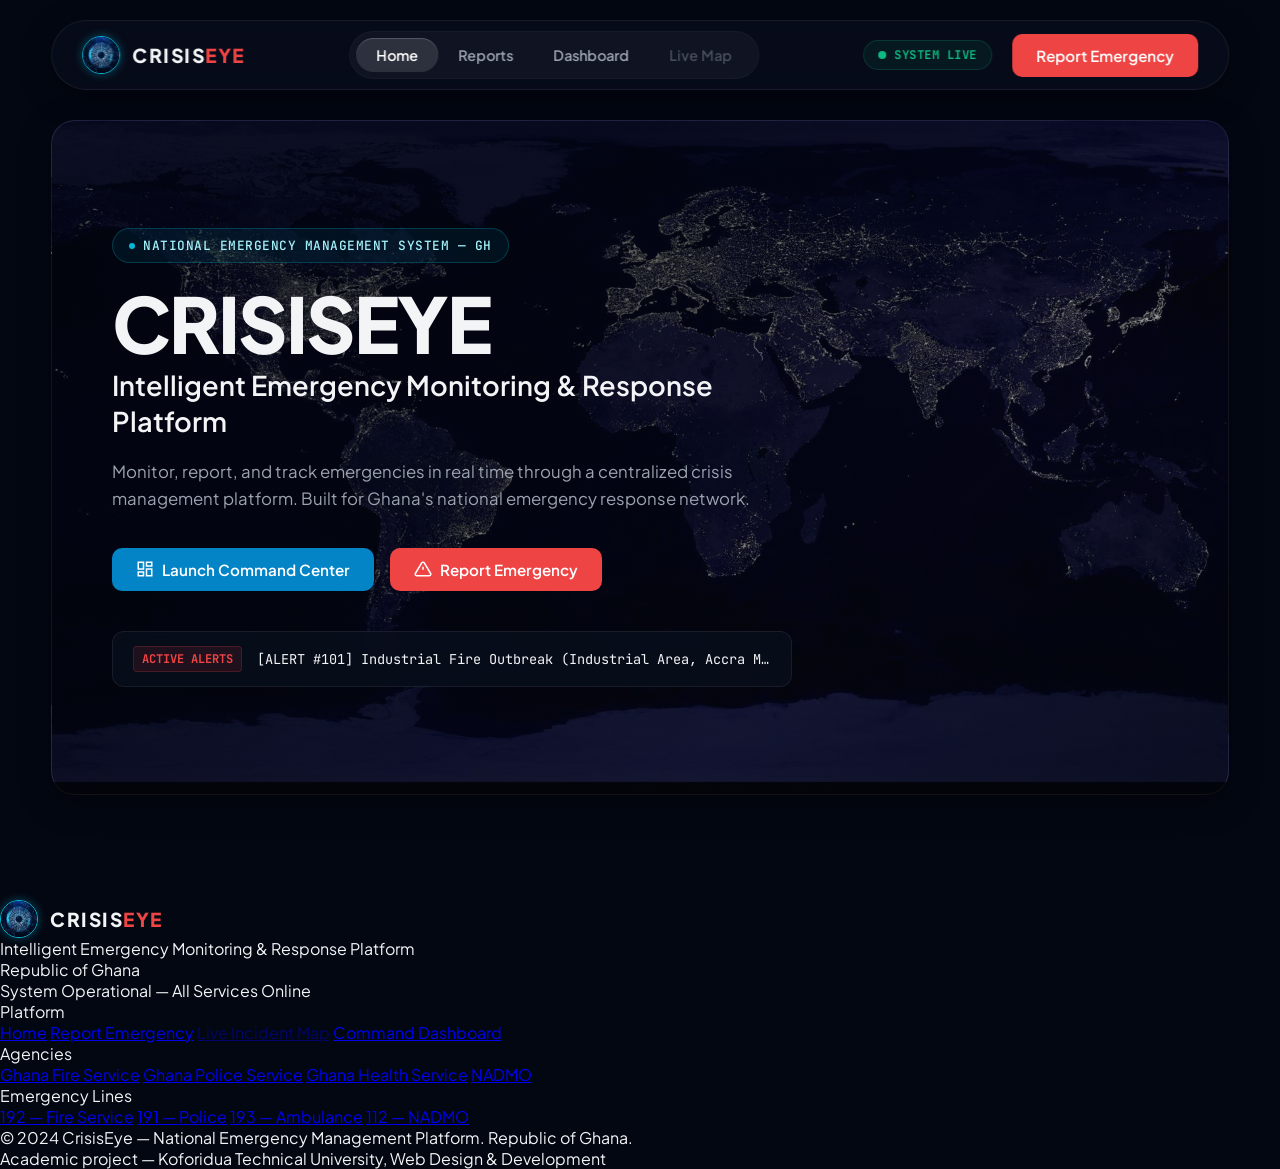
==== commit 0bb78bc7: "homepage fix" ====
--- a/index.html
+++ b/index.html
@@ -195,6 +195,51 @@
 
     </main>
 
+    <footer class="footer">
+        <div class="container">
+            <div class="footer__top">
+                <div class="footer__brand">
+                    <div class="nav-left">
+                        <img src="company logo.jpeg" alt="CrisisEye Logo" class="nav-logo">
+                        <span class="nav-brand">CRISIS<span class="brand-accent">EYE</span></span>
+                    </div>
+                    <p>Intelligent Emergency Monitoring & Response Platform<br>Republic of Ghana</p>
+                    <div class="footer__live">
+                        <span class="live-dot"></span>
+                        System Operational — All Services Online
+                    </div>
+                </div>
+                <div class="footer__links-group">
+                    <div class="footer__col">
+                        <div class="footer__col-title">Platform</div>
+                        <a href="javascript:void(0)" onclick="switchView('home')">Home</a>
+                        <a href="javascript:void(0)" onclick="triggerMockAlert()">Report Emergency</a>
+                        <a href="javascript:void(0)" class="disabled-link">Live Incident Map</a>
+                        <a href="javascript:void(0)" onclick="switchView('dashboard')">Command Dashboard</a>
+                    </div>
+                    <div class="footer__col">
+                        <div class="footer__col-title">Agencies</div>
+                        <a href="#">Ghana Fire Service</a>
+                        <a href="#">Ghana Police Service</a>
+                        <a href="#">Ghana Health Service</a>
+                        <a href="#">NADMO</a>
+                    </div>
+                    <div class="footer__col">
+                        <div class="footer__col-title">Emergency Lines</div>
+                        <a href="tel:192" class="text-red">192 — Fire Service</a>
+                        <a href="tel:191" class="text-blue">191 — Police</a>
+                        <a href="tel:193" class="text-green">193 — Ambulance</a>
+                        <a href="tel:112" class="text-orange">112 — NADMO</a>
+                    </div>
+                </div>
+            </div>
+            <div class="footer__bottom">
+                <p>© 2024 CrisisEye — National Emergency Management Platform. Republic of Ghana.</p>
+                <p class="footer__note">Academic project — Koforidua Technical University, Web Design & Development</p>
+            </div>
+        </div>
+    </footer>
+
     <script src="script.js"></script>
 </body>
 </html>
--- a/style.css
+++ b/style.css
@@ -2,748 +2,811 @@
    🎨 DESIGN TOKENS & SYSTEM VARIABLES
    ========================================================================== */
 :root {
-    --font-primary: 'Plus Jakarta Sans', sans-serif;
-    --font-mono: 'JetBrains Mono', monospace;
-
-    /* Theme Colors */
-    --bg-app: #030712;
-    --bg-card: rgba(17, 24, 39, 0.45);
-    --bg-card-hover: rgba(31, 41, 55, 0.6);
-    --border-glass: rgba(255, 255, 255, 0.07);
-    --border-glass-glow: rgba(255, 255, 255, 0.15);
-    
-    /* Functional Colors */
-    --color-text: #f3f4f6;
-    --color-text-muted: #9ca3af;
-    --cyan-glow: #06b6d4;
-    --danger: #ef4444;
-    --danger-glow: rgba(239, 68, 68, 0.15);
-    --warning: #f59e0b;
-    --warning-glow: rgba(245, 158, 11, 0.15);
-    --success: #10b981;
-    --success-glow: rgba(16, 185, 129, 0.15);
-    
-    /* Blurs & Shadows */
-    --blur-glass: 14px;
-    --shadow-soft: 0 8px 32px 0 rgba(0, 0, 0, 0.37);
-    --transition-smooth: all 0.3s cubic-bezier(0.4, 0, 0.2, 1);
+  --font-primary: "Plus Jakarta Sans", sans-serif;
+  --font-mono: "JetBrains Mono", monospace;
+
+  /* Theme Colors */
+  --bg-app: #030712;
+  --bg-card: rgba(17, 24, 39, 0.45);
+  --bg-card-hover: rgba(31, 41, 55, 0.6);
+  --border-glass: rgba(255, 255, 255, 0.07);
+  --border-glass-glow: rgba(255, 255, 255, 0.15);
+
+  /* Functional Colors */
+  --color-text: #f3f4f6;
+  --color-text-muted: #9ca3af;
+  --cyan-glow: #06b6d4;
+  --danger: #ef4444;
+  --danger-glow: rgba(239, 68, 68, 0.15);
+  --warning: #f59e0b;
+  --warning-glow: rgba(245, 158, 11, 0.15);
+  --success: #10b981;
+  --success-glow: rgba(16, 185, 129, 0.15);
+
+  /* Blurs & Shadows */
+  --blur-glass: 14px;
+  --shadow-soft: 0 8px 32px 0 rgba(0, 0, 0, 0.37);
+  --transition-smooth: all 0.3s cubic-bezier(0.4, 0, 0.2, 1);
 }
 
 /* ==========================================================================
    ⚓ BASE STYLING & RESET
    ========================================================================== */
 * {
-    box-sizing: border-box;
-    margin: 0;
-    padding: 0;
+  box-sizing: border-box;
+  margin: 0;
+  padding: 0;
 }
 
 body {
-    background-color: var(--bg-app);
-    color: var(--color-text);
-    font-family: var(--font-primary);
-    overflow-x: hidden;
-    min-height: 100vh;
+  background-color: var(--bg-app);
+  color: var(--color-text);
+  font-family: var(--font-primary);
+  overflow-x: hidden;
+  min-height: 100vh;
 }
 
 /* ==========================================================================
    🧭 NAV BAR REDESIGN (FIXED FLOATING CONTAINER)
    ========================================================================== */
 .navbar {
-    position: fixed;
-    top: 20px;
-    left: 50%;
-    transform: translateX(-50%);
-    width: 92%;
-    max-width: 1400px;
-    height: 70px;
-    background: rgba(10, 15, 30, 0.65);
-    backdrop-filter: blur(var(--blur-glass));
-    -webkit-backdrop-filter: blur(var(--blur-glass));
-    border: 1px solid var(--border-glass);
-    border-radius: 50px;
-    padding: 0 30px;
-    display: flex;
-    align-items: center;
-    justify-content: space-between;
-    z-index: 1000;
-    box-shadow: var(--shadow-soft);
+  position: fixed;
+  top: 20px;
+  left: 50%;
+  transform: translateX(-50%);
+  width: 92%;
+  max-width: 1400px;
+  height: 70px;
+  background: rgba(10, 15, 30, 0.65);
+  backdrop-filter: blur(var(--blur-glass));
+  -webkit-backdrop-filter: blur(var(--blur-glass));
+  border: 1px solid var(--border-glass);
+  border-radius: 50px;
+  padding: 0 30px;
+  display: flex;
+  align-items: center;
+  justify-content: space-between;
+  z-index: 1000;
+  box-shadow: var(--shadow-soft);
 }
 
 .nav-left {
-    display: flex;
-    align-items: center;
-    gap: 12px;
+  display: flex;
+  align-items: center;
+  gap: 12px;
 }
 
 .nav-logo {
-    width: 38px;
-    height: 38px;
-    border-radius: 50%;
-    object-fit: cover;
-    border: 1px solid var(--cyan-glow);
-    box-shadow: 0 0 10px rgba(6, 182, 212, 0.4);
+  width: 38px;
+  height: 38px;
+  border-radius: 50%;
+  object-fit: cover;
+  border: 1px solid var(--cyan-glow);
+  box-shadow: 0 0 10px rgba(6, 182, 212, 0.4);
 }
 
 .nav-brand {
-    font-weight: 800;
-    font-size: 1.2rem;
-    letter-spacing: 1.5px;
+  font-weight: 800;
+  font-size: 1.2rem;
+  letter-spacing: 1.5px;
 }
 
 .brand-accent {
-    color: var(--danger);
+  color: var(--danger);
 }
 
 /* Floating Center Pill Items */
 .nav-center-pill {
-    display: flex;
-    background: rgba(255, 255, 255, 0.04);
-    padding: 6px;
-    border-radius: 30px;
-    border: 1px solid rgba(255, 255, 255, 0.03);
+  display: flex;
+  background: rgba(255, 255, 255, 0.04);
+  padding: 6px;
+  border-radius: 30px;
+  border: 1px solid rgba(255, 255, 255, 0.03);
 }
 
 .nav-link {
-    background: transparent;
-    border: none;
-    color: var(--color-text-muted);
-    font-family: var(--font-primary);
-    font-weight: 600;
-    font-size: 0.9rem;
-    padding: 8px 20px;
-    cursor: pointer;
-    border-radius: 20px;
-    transition: var(--transition-smooth);
+  background: transparent;
+  border: none;
+  color: var(--color-text-muted);
+  font-family: var(--font-primary);
+  font-weight: 600;
+  font-size: 0.9rem;
+  padding: 8px 20px;
+  cursor: pointer;
+  border-radius: 20px;
+  transition: var(--transition-smooth);
 }
 
 .nav-link:hover {
-    color: var(--color-text);
-    background: rgba(255, 255, 255, 0.05);
+  color: var(--color-text);
+  background: rgba(255, 255, 255, 0.05);
 }
 
 .nav-link.active {
-    color: #ffffff;
-    background: rgba(255, 255, 255, 0.12);
-    box-shadow: inset 0 1px 1px rgba(255,255,255,0.2);
+  color: #ffffff;
+  background: rgba(255, 255, 255, 0.12);
+  box-shadow: inset 0 1px 1px rgba(255, 255, 255, 0.2);
 }
 
 .disabled-link {
-    opacity: 0.4;
-    cursor: not-allowed;
+  opacity: 0.4;
+  cursor: not-allowed;
 }
 
 .nav-right {
-    display: flex;
-    align-items: center;
-    gap: 20px;
+  display: flex;
+  align-items: center;
+  gap: 20px;
 }
 
 /* System Heartbeat Pulser */
 .live-pulse-container {
-    display: flex;
-    align-items: center;
-    gap: 8px;
-    background: rgba(16, 185, 129, 0.08);
-    padding: 6px 14px;
-    border-radius: 20px;
-    border: 1px solid rgba(16, 185, 129, 0.2);
+  display: flex;
+  align-items: center;
+  gap: 8px;
+  background: rgba(16, 185, 129, 0.08);
+  padding: 6px 14px;
+  border-radius: 20px;
+  border: 1px solid rgba(16, 185, 129, 0.2);
 }
 
 .pulse-dot {
-    width: 8px;
-    height: 8px;
-    background-color: var(--success);
-    border-radius: 50%;
-    animation: beacon 1.8s infinite ease-in-out;
+  width: 8px;
+  height: 8px;
+  background-color: var(--success);
+  border-radius: 50%;
+  animation: beacon 1.8s infinite ease-in-out;
 }
 
 .pulse-text {
-    font-family: var(--font-mono);
-    font-size: 0.75rem;
-    font-weight: 700;
-    letter-spacing: 0.5px;
-    color: var(--success);
+  font-family: var(--font-mono);
+  font-size: 0.75rem;
+  font-weight: 700;
+  letter-spacing: 0.5px;
+  color: var(--success);
 }
 
 /* ==========================================================================
    🏠 VIEW-SPECIFIC APP LAYOUTS
    ========================================================================== */
 .app-container {
-    margin-top: 120px;
-    padding: 0 4% 40px 4%;
-    min-height: calc(100vh - 120px);
+  margin-top: 120px;
+  padding: 0 4% 40px 4%;
+  min-height: calc(100vh - 120px);
 }
 
 .app-view {
-    display: none;
-    animation: viewFadeIn 0.4s cubic-bezier(0.4, 0, 0.2, 1) forwards;
+  display: none;
+  animation: viewFadeIn 0.4s cubic-bezier(0.4, 0, 0.2, 1) forwards;
 }
 
 .app-view.active-view {
-    display: block;
+  display: block;
 }
 
 /* ==========================================================================
    🏠 HOMEPAGE HERO OVERHAUL (WITH INTEGRATED WORLDMAP IMAGE)
    ========================================================================== */
 .hero-section {
-    position: relative;
-    border-radius: 24px;
-    min-height: 75vh;
-    display: flex;
-    align-items: center;
-    padding: 60px;
-    background-image: url('first backgroung.jpeg');
-    background-size: cover;
-    background-position: center;
-    border: 1px solid var(--border-glass);
-    box-shadow: var(--shadow-soft);
-    overflow: hidden;
+  position: relative;
+  border-radius: 24px;
+  min-height: 75vh;
+  display: flex;
+  align-items: center;
+  padding: 60px;
+  background-image: url("first backgroung.jpeg");
+  background-size: cover;
+  background-position: center;
+  border: 1px solid var(--border-glass);
+  box-shadow: var(--shadow-soft);
+  overflow: hidden;
 }
 
 .hero-overlay {
-    position: absolute;
-    inset: 0;
-    background: linear-gradient(
-        135deg, 
-        rgba(3, 7, 18, 0.95) 30%, 
-        rgba(10, 15, 30, 0.75) 70%, 
-        rgba(3, 7, 18, 0.95) 100%
-    );
-    z-index: 1;
+  position: absolute;
+  inset: 0;
+  background: linear-gradient(
+    135deg,
+    rgba(3, 7, 18, 0.6) 30%,
+    rgba(10, 15, 30, 0.3) 70%,
+    rgba(3, 7, 18, 0.6) 100%
+  );
+  z-index: 1;
 }
 
 .hero-content {
-    position: relative;
-    z-index: 2;
-    max-width: 680px;
+  position: relative;
+  z-index: 2;
+  max-width: 680px;
 }
 
 .badge-system {
-    display: inline-flex;
-    align-items: center;
-    gap: 8px;
-    background: rgba(6, 182, 212, 0.08);
-    border: 1px solid rgba(6, 182, 212, 0.25);
-    color: #a5f3fc;
-    padding: 8px 16px;
-    border-radius: 30px;
-    font-family: var(--font-mono);
-    font-size: 0.8rem;
-    font-weight: 500;
-    margin-bottom: 24px;
-    letter-spacing: 0.5px;
+  display: inline-flex;
+  align-items: center;
+  gap: 8px;
+  background: rgba(6, 182, 212, 0.08);
+  border: 1px solid rgba(6, 182, 212, 0.25);
+  color: #a5f3fc;
+  padding: 8px 16px;
+  border-radius: 30px;
+  font-family: var(--font-mono);
+  font-size: 0.8rem;
+  font-weight: 500;
+  margin-bottom: 24px;
+  letter-spacing: 0.5px;
 }
 
 .pulse-dot-cyan {
-    width: 6px;
-    height: 6px;
-    background-color: var(--cyan-glow);
-    border-radius: 50%;
-    animation: beacon 1.5s infinite ease-in-out;
+  width: 6px;
+  height: 6px;
+  background-color: var(--cyan-glow);
+  border-radius: 50%;
+  animation: beacon 1.5s infinite ease-in-out;
 }
 
 .hero-title {
-    font-size: clamp(3.5rem, 6vw, 4.8rem);
-    font-weight: 800;
-    letter-spacing: -2px;
-    line-height: 0.95;
-    margin-bottom: 8px;
+  font-size: clamp(3.5rem, 6vw, 4.8rem);
+  font-weight: 800;
+  letter-spacing: -2px;
+  line-height: 0.95;
+  margin-bottom: 8px;
 }
 
 .hero-subtitle {
-    font-size: clamp(1.2rem, 2.5vw, 1.7rem);
-    font-weight: 600;
-    color: var(--color-text);
-    margin-bottom: 20px;
-    line-height: 1.3;
+  font-size: clamp(1.2rem, 2.5vw, 1.7rem);
+  font-weight: 600;
+  color: var(--color-text);
+  margin-bottom: 20px;
+  line-height: 1.3;
 }
 
 .hero-description {
-    color: var(--color-text-muted);
-    font-size: 1.05rem;
-    line-height: 1.6;
-    margin-bottom: 35px;
+  color: var(--color-text-muted);
+  font-size: 1.05rem;
+  line-height: 1.6;
+  margin-bottom: 35px;
 }
 
 .hero-actions {
-    display: flex;
-    gap: 16px;
-    margin-bottom: 40px;
-    flex-wrap: wrap;
+  display: flex;
+  gap: 16px;
+  margin-bottom: 40px;
+  flex-wrap: wrap;
 }
 
 /* Active Alerts Live Ticker */
 .ticker-wrapper {
-    background: rgba(10, 15, 30, 0.75);
-    border: 1px solid var(--border-glass);
-    border-radius: 12px;
-    padding: 14px 20px;
-    display: flex;
-    align-items: center;
-    gap: 15px;
-    backdrop-filter: blur(8px);
+  background: rgba(10, 15, 30, 0.75);
+  border: 1px solid var(--border-glass);
+  border-radius: 12px;
+  padding: 14px 20px;
+  display: flex;
+  align-items: center;
+  gap: 15px;
+  backdrop-filter: blur(8px);
 }
 
 .ticker-label {
-    font-family: var(--font-mono);
-    font-size: 0.75rem;
-    font-weight: 700;
-    color: var(--danger);
-    background: rgba(239, 68, 68, 0.1);
-    padding: 4px 8px;
-    border-radius: 4px;
-    border: 1px solid rgba(239, 68, 68, 0.2);
-    white-space: nowrap;
+  font-family: var(--font-mono);
+  font-size: 0.75rem;
+  font-weight: 700;
+  color: var(--danger);
+  background: rgba(239, 68, 68, 0.1);
+  padding: 4px 8px;
+  border-radius: 4px;
+  border: 1px solid rgba(239, 68, 68, 0.2);
+  white-space: nowrap;
 }
 
 .ticker-content {
-    font-family: var(--font-mono);
-    font-size: 0.85rem;
-    color: var(--color-text);
-    overflow: hidden;
-    white-space: nowrap;
-    text-overflow: ellipsis;
+  font-family: var(--font-mono);
+  font-size: 0.85rem;
+  color: var(--color-text);
+  overflow: hidden;
+  white-space: nowrap;
+  text-overflow: ellipsis;
 }
 
 /* ==========================================================================
    🧱 SHARED UI REUSABLE COMPONENTS (GLASSMORPHISM CARDS & BUTTONS)
    ========================================================================== */
 .glass-card {
-    background: var(--bg-card);
-    backdrop-filter: blur(var(--blur-glass));
-    -webkit-backdrop-filter: blur(var(--blur-glass));
-    border: 1px solid var(--border-glass);
-    border-radius: 16px;
-    padding: 24px;
-    box-shadow: var(--shadow-soft);
-    transition: var(--transition-smooth);
+  background: var(--bg-card);
+  backdrop-filter: blur(var(--blur-glass));
+  -webkit-backdrop-filter: blur(var(--blur-glass));
+  border: 1px solid var(--border-glass);
+  border-radius: 16px;
+  padding: 24px;
+  box-shadow: var(--shadow-soft);
+  transition: var(--transition-smooth);
 }
 
 .glass-card:hover {
-    background: var(--bg-card-hover);
-    border-color: var(--border-glass-glow);
-    transform: translateY(-2px);
+  background: var(--bg-card-hover);
+  border-color: var(--border-glass-glow);
+  transform: translateY(-2px);
 }
 
 /* Dynamic Buttons Block */
 .btn {
-    font-family: var(--font-primary);
-    font-weight: 600;
-    font-size: 0.95rem;
-    padding: 12px 24px;
-    border-radius: 10px;
-    border: none;
-    cursor: pointer;
-    display: inline-flex;
-    align-items: center;
-    gap: 8px;
-    transition: var(--transition-smooth);
+  font-family: var(--font-primary);
+  font-weight: 600;
+  font-size: 0.95rem;
+  padding: 12px 24px;
+  border-radius: 10px;
+  border: none;
+  cursor: pointer;
+  display: inline-flex;
+  align-items: center;
+  gap: 8px;
+  transition: var(--transition-smooth);
 }
 
 .btn-primary {
-    background: #0284c7;
-    color: #ffffff;
+  background: #0284c7;
+  color: #ffffff;
 }
 
 .btn-primary:hover {
-    background: #0369a1;
-    box-shadow: 0 0 15px rgba(2, 132, 199, 0.4);
+  background: #0369a1;
+  box-shadow: 0 0 15px rgba(2, 132, 199, 0.4);
 }
 
 .btn-danger {
-    background: var(--danger);
-    color: #ffffff;
+  background: var(--danger);
+  color: #ffffff;
 }
 
 .btn-danger:hover {
-    background: #dc2626;
-    box-shadow: 0 0 15px rgba(239, 68, 68, 0.4);
+  background: #dc2626;
+  box-shadow: 0 0 15px rgba(239, 68, 68, 0.4);
 }
 
 /* ==========================================================================
    📊 REPORTS CONTROL INTERFACE SYSTEM
    ========================================================================== */
 .view-header {
-    display: flex;
-    justify-content: space-between;
-    align-items: flex-end;
-    margin-bottom: 24px;
+  display: flex;
+  justify-content: space-between;
+  align-items: flex-end;
+  margin-bottom: 24px;
 }
 
 .view-title {
-    font-size: 1.8rem;
-    font-weight: 700;
-    letter-spacing: -0.5px;
+  font-size: 1.8rem;
+  font-weight: 700;
+  letter-spacing: -0.5px;
 }
 
 .view-subtitle {
-    color: var(--color-text-muted);
-    font-size: 0.95rem;
-    margin-top: 4px;
+  color: var(--color-text-muted);
+  font-size: 0.95rem;
+  margin-top: 4px;
 }
 
 .telemetry-counter {
-    font-family: var(--font-mono);
-    font-size: 0.85rem;
-    background: rgba(255, 255, 255, 0.05);
-    padding: 6px 14px;
-    border-radius: 20px;
-    border: 1px solid var(--border-glass);
+  font-family: var(--font-mono);
+  font-size: 0.85rem;
+  background: rgba(255, 255, 255, 0.05);
+  padding: 6px 14px;
+  border-radius: 20px;
+  border: 1px solid var(--border-glass);
 }
 
 /* Toolbar Control Panel */
 .control-toolbar {
-    display: flex;
-    justify-content: space-between;
-    align-items: center;
-    gap: 20px;
-    margin-bottom: 30px;
-    padding: 16px 24px;
+  display: flex;
+  justify-content: space-between;
+  align-items: center;
+  gap: 20px;
+  margin-bottom: 30px;
+  padding: 16px 24px;
 }
 
 .search-box-wrapper {
-    position: relative;
-    flex: 1;
+  position: relative;
+  flex: 1;
 }
 
 .search-box-wrapper input {
-    width: 100%;
-    background: rgba(255, 255, 255, 0.04);
-    border: 1px solid var(--border-glass);
-    border-radius: 8px;
-    padding: 12px 16px 12px 42px;
-    color: var(--color-text);
-    font-family: var(--font-primary);
-    font-size: 0.95rem;
-    transition: var(--transition-smooth);
+  width: 100%;
+  background: rgba(255, 255, 255, 0.04);
+  border: 1px solid var(--border-glass);
+  border-radius: 8px;
+  padding: 12px 16px 12px 42px;
+  color: var(--color-text);
+  font-family: var(--font-primary);
+  font-size: 0.95rem;
+  transition: var(--transition-smooth);
 }
 
 .search-box-wrapper input:focus {
-    outline: none;
-    border-color: var(--cyan-glow);
-    background: rgba(255, 255, 255, 0.07);
+  outline: none;
+  border-color: var(--cyan-glow);
+  background: rgba(255, 255, 255, 0.07);
 }
 
 .search-icon {
-    position: absolute;
-    left: 14px;
-    top: 50%;
-    transform: translateY(-50%);
-    color: var(--color-text-muted);
-    pointer-events: none;
+  position: absolute;
+  left: 14px;
+  top: 50%;
+  transform: translateY(-50%);
+  color: var(--color-text-muted);
+  pointer-events: none;
 }
 
 .toolbar-filters {
-    display: flex;
-    gap: 16px;
+  display: flex;
+  gap: 16px;
 }
 
 .filter-group {
-    display: flex;
-    align-items: center;
-    gap: 10px;
+  display: flex;
+  align-items: center;
+  gap: 10px;
 }
 
 .filter-group label {
-    font-size: 0.85rem;
-    font-weight: 500;
-    color: var(--color-text-muted);
+  font-size: 0.85rem;
+  font-weight: 500;
+  color: var(--color-text-muted);
 }
 
 .glass-select {
-    background: rgba(15, 23, 42, 0.8);
-    border: 1px solid var(--border-glass);
-    color: var(--color-text);
-    padding: 10px 14px;
-    border-radius: 8px;
-    font-family: var(--font-primary);
-    font-size: 0.9rem;
-    cursor: pointer;
-    outline: none;
+  background: rgba(15, 23, 42, 0.8);
+  border: 1px solid var(--border-glass);
+  color: var(--color-text);
+  padding: 10px 14px;
+  border-radius: 8px;
+  font-family: var(--font-primary);
+  font-size: 0.9rem;
+  cursor: pointer;
+  outline: none;
 }
 
 .glass-select:focus {
-    border-color: var(--cyan-glow);
+  border-color: var(--cyan-glow);
 }
 
 /* Incident Cards Display Layout Grid */
 .reports-grid {
-    display: grid;
-    grid-template-columns: repeat(auto-fill, minmax(340px, 1fr));
-    gap: 20px;
+  display: grid;
+  grid-template-columns: repeat(auto-fill, minmax(340px, 1fr));
+  gap: 20px;
 }
 
 .incident-card {
-    display: flex;
-    flex-direction: column;
-    justify-content: space-between;
-    min-height: 200px;
+  display: flex;
+  flex-direction: column;
+  justify-content: space-between;
+  min-height: 200px;
 }
 
 .card-top {
-    display: flex;
-    justify-content: space-between;
-    align-items: flex-start;
-    margin-bottom: 14px;
+  display: flex;
+  justify-content: space-between;
+  align-items: flex-start;
+  margin-bottom: 14px;
 }
 
 .incident-title {
-    font-size: 1.15rem;
-    font-weight: 700;
-    letter-spacing: -0.3px;
-    margin-bottom: 4px;
+  font-size: 1.15rem;
+  font-weight: 700;
+  letter-spacing: -0.3px;
+  margin-bottom: 4px;
 }
 
 .incident-loc {
-    color: var(--color-text-muted);
-    font-size: 0.88rem;
-    display: flex;
-    align-items: center;
-    gap: 4px;
+  color: var(--color-text-muted);
+  font-size: 0.88rem;
+  display: flex;
+  align-items: center;
+  gap: 4px;
 }
 
 /* Severity & Status Badge Architectures */
 .badge {
-    font-family: var(--font-mono);
-    font-size: 0.72rem;
-    font-weight: 700;
-    padding: 4px 10px;
-    border-radius: 4px;
-    text-transform: uppercase;
-    letter-spacing: 0.5px;
-}
-
-.badge-high { background: var(--danger-glow); color: var(--danger); border: 1px solid rgba(239, 68, 68, 0.3); }
-.badge-medium { background: var(--warning-glow); color: var(--warning); border: 1px solid rgba(245, 158, 11, 0.3); }
-.badge-low { background: var(--success-glow); color: var(--success); border: 1px solid rgba(16, 185, 129, 0.3); }
+  font-family: var(--font-mono);
+  font-size: 0.72rem;
+  font-weight: 700;
+  padding: 4px 10px;
+  border-radius: 4px;
+  text-transform: uppercase;
+  letter-spacing: 0.5px;
+}
+
+.badge-high {
+  background: var(--danger-glow);
+  color: var(--danger);
+  border: 1px solid rgba(239, 68, 68, 0.3);
+}
+.badge-medium {
+  background: var(--warning-glow);
+  color: var(--warning);
+  border: 1px solid rgba(245, 158, 11, 0.3);
+}
+.badge-low {
+  background: var(--success-glow);
+  color: var(--success);
+  border: 1px solid rgba(16, 185, 129, 0.3);
+}
 
 .status-indicator-pill {
-    display: inline-flex;
-    align-items: center;
-    gap: 6px;
-    font-size: 0.8rem;
-    font-weight: 600;
-    color: var(--color-text-muted);
+  display: inline-flex;
+  align-items: center;
+  gap: 6px;
+  font-size: 0.8rem;
+  font-weight: 600;
+  color: var(--color-text-muted);
 }
 
 .status-dot {
-    width: 7px;
-    height: 7px;
-    border-radius: 50%;
-}
-
-.bg-danger { background-color: var(--danger); }
-.bg-warning { background-color: var(--warning); }
-.bg-success { background-color: var(--success); }
+  width: 7px;
+  height: 7px;
+  border-radius: 50%;
+}
+
+.bg-danger {
+  background-color: var(--danger);
+}
+.bg-warning {
+  background-color: var(--warning);
+}
+.bg-success {
+  background-color: var(--success);
+}
 
 .card-footer {
-    border-top: 1px solid rgba(255, 255, 255, 0.05);
-    padding-top: 14px;
-    margin-top: 16px;
-    display: flex;
-    justify-content: space-between;
-    align-items: center;
+  border-top: 1px solid rgba(255, 255, 255, 0.05);
+  padding-top: 14px;
+  margin-top: 16px;
+  display: flex;
+  justify-content: space-between;
+  align-items: center;
 }
 
 .timestamp-lbl {
-    font-family: var(--font-mono);
-    font-size: 0.78rem;
-    color: var(--color-text-muted);
+  font-family: var(--font-mono);
+  font-size: 0.78rem;
+  color: var(--color-text-muted);
 }
 
 /* ==========================================================================
    📊 ANALYTICS DASHBOARD PAGE
    ========================================================================== */
 .dashboard-summary-grid {
-    display: grid;
-    grid-template-columns: repeat(auto-fit, minmax(240px, 1fr));
-    gap: 20px;
-    margin-bottom: 30px;
+  display: grid;
+  grid-template-columns: repeat(auto-fit, minmax(240px, 1fr));
+  gap: 20px;
+  margin-bottom: 30px;
 }
 
 .stat-card {
-    padding: 24px;
-}
-
-.border-left-total { border-left: 4px solid var(--cyan-glow); }
-.border-left-high { border-left: 4px solid var(--danger); }
-.border-left-pending { border-left: 4px solid var(--warning); }
-.border-left-resolved { border-left: 4px solid var(--success); }
+  padding: 24px;
+}
+
+.border-left-total {
+  border-left: 4px solid var(--cyan-glow);
+}
+.border-left-high {
+  border-left: 4px solid var(--danger);
+}
+.border-left-pending {
+  border-left: 4px solid var(--warning);
+}
+.border-left-resolved {
+  border-left: 4px solid var(--success);
+}
 
 .stat-meta {
-    font-family: var(--font-mono);
-    font-size: 0.75rem;
-    color: var(--color-text-muted);
-    letter-spacing: 1px;
+  font-family: var(--font-mono);
+  font-size: 0.75rem;
+  color: var(--color-text-muted);
+  letter-spacing: 1px;
 }
 
 .stat-value {
-    font-size: 2.4rem;
-    font-weight: 800;
-    margin: 8px 0;
-    font-family: var(--font-mono);
+  font-size: 2.4rem;
+  font-weight: 800;
+  margin: 8px 0;
+  font-family: var(--font-mono);
 }
 
 .stat-indicator {
-    font-size: 0.8rem;
-    display: flex;
-    align-items: center;
-    gap: 6px;
+  font-size: 0.8rem;
+  display: flex;
+  align-items: center;
+  gap: 6px;
 }
 
 .live-pulse-mini .pulse-dot {
-    width: 6px;
-    height: 6px;
+  width: 6px;
+  height: 6px;
 }
 
 /* Visual Dashboard Analytics Component Blocks */
 .dashboard-charts-grid {
-    display: grid;
-    grid-template-columns: 1fr 1fr;
-    gap: 20px;
-    margin-bottom: 30px;
-}
-
-@media(max-width: 900px) {
-    .dashboard-charts-grid { grid-template-columns: 1fr; }
-    .control-toolbar { flex-direction: column; align-items: stretch; }
-    .navbar { height: auto; padding: 15px 20px; border-radius: 24px; flex-direction: column; gap: 15px; }
-    .nav-center-pill { width: 100%; justify-content: center; }
+  display: grid;
+  grid-template-columns: 1fr 1fr;
+  gap: 20px;
+  margin-bottom: 30px;
+}
+
+@media (max-width: 900px) {
+  .dashboard-charts-grid {
+    grid-template-columns: 1fr;
+  }
+  .control-toolbar {
+    flex-direction: column;
+    align-items: stretch;
+  }
+  .navbar {
+    height: auto;
+    padding: 15px 20px;
+    border-radius: 24px;
+    flex-direction: column;
+    gap: 15px;
+  }
+  .nav-center-pill {
+    width: 100%;
+    justify-content: center;
+  }
 }
 
 .card-title {
-    font-size: 1.1rem;
-    font-weight: 700;
-    margin-bottom: 20px;
-    border-left: 3px solid var(--cyan-glow);
-    padding-left: 10px;
+  font-size: 1.1rem;
+  font-weight: 700;
+  margin-bottom: 20px;
+  border-left: 3px solid var(--cyan-glow);
+  padding-left: 10px;
 }
 
 .mock-chart-container {
-    min-height: 160px;
-    display: flex;
-    flex-direction: column;
-    justify-content: center;
+  min-height: 160px;
+  display: flex;
+  flex-direction: column;
+  justify-content: center;
 }
 
 .flex-center {
-    align-items: center;
-    justify-content: center;
+  align-items: center;
+  justify-content: center;
 }
 
 /* Custom CSS Presentation Bars */
 .bar-chart-ui {
-    display: flex;
-    flex-direction: column;
-    gap: 16px;
-    width: 100%;
+  display: flex;
+  flex-direction: column;
+  gap: 16px;
+  width: 100%;
 }
 
 .bar-row {
-    display: flex;
-    align-items: center;
-    gap: 12px;
+  display: flex;
+  align-items: center;
+  gap: 12px;
 }
 
 .bar-label {
-    width: 130px;
-    font-size: 0.85rem;
-    color: var(--color-text-muted);
+  width: 130px;
+  font-size: 0.85rem;
+  color: var(--color-text-muted);
 }
 
 .bar-track {
-    flex: 1;
-    height: 8px;
-    background: rgba(255, 255, 255, 0.05);
-    border-radius: 4px;
-    overflow: hidden;
+  flex: 1;
+  height: 8px;
+  background: rgba(255, 255, 255, 0.05);
+  border-radius: 4px;
+  overflow: hidden;
 }
 
 .bar-fill {
-    height: 100%;
-    border-radius: 4px;
-    transition: width 1s ease-out;
+  height: 100%;
+  border-radius: 4px;
+  transition: width 1s ease-out;
 }
 
 .bar-value {
-    width: 30px;
-    text-align: right;
-    font-family: var(--font-mono);
-    font-size: 0.85rem;
-    font-weight: 700;
+  width: 30px;
+  text-align: right;
+  font-family: var(--font-mono);
+  font-size: 0.85rem;
+  font-weight: 700;
 }
 
 /* Simulated Donut Layout Row Elements */
 .donut-chart-simulation {
-    display: flex;
-    gap: 24px;
-    flex-wrap: wrap;
+  display: flex;
+  gap: 24px;
+  flex-wrap: wrap;
 }
 
 .donut-segment {
-    display: flex;
-    align-items: center;
-    gap: 8px;
-    background: rgba(255, 255, 255, 0.03);
-    padding: 12px 20px;
-    border-radius: 10px;
-    border: 1px solid var(--border-glass);
-    font-size: 0.9rem;
+  display: flex;
+  align-items: center;
+  gap: 8px;
+  background: rgba(255, 255, 255, 0.03);
+  padding: 12px 20px;
+  border-radius: 10px;
+  border: 1px solid var(--border-glass);
+  font-size: 0.9rem;
 }
 
 .seg-dot {
-    width: 8px;
-    height: 8px;
-    border-radius: 50%;
+  width: 8px;
+  height: 8px;
+  border-radius: 50%;
 }
 
 /* Control Room System Log Terminal Rows */
 .log-card {
-    padding: 24px;
+  padding: 24px;
 }
 
 .log-feed-container {
-    background: rgba(3, 7, 18, 0.6);
-    border: 1px solid var(--border-glass);
-    border-radius: 10px;
-    font-family: var(--font-mono);
-    font-size: 0.82rem;
-    max-height: 250px;
-    overflow-y: auto;
-    padding: 12px;
-    display: flex;
-    flex-direction: column;
-    gap: 8px;
+  background: rgba(3, 7, 18, 0.6);
+  border: 1px solid var(--border-glass);
+  border-radius: 10px;
+  font-family: var(--font-mono);
+  font-size: 0.82rem;
+  max-height: 250px;
+  overflow-y: auto;
+  padding: 12px;
+  display: flex;
+  flex-direction: column;
+  gap: 8px;
 }
 
 .log-entry {
-    padding: 6px 10px;
-    border-radius: 4px;
-    border-left: 2px solid var(--color-text-muted);
-    background: rgba(255,255,255, 0.01);
-    display: flex;
-    justify-content: space-between;
-}
-
-.log-entry.log-high { border-left-color: var(--danger); color: #fecaca; }
-.log-entry.log-medium { border-left-color: var(--warning); color: #fef3c7; }
-.log-entry.log-low { border-left-color: var(--success); color: #d1fae5; }
+  padding: 6px 10px;
+  border-radius: 4px;
+  border-left: 2px solid var(--color-text-muted);
+  background: rgba(255, 255, 255, 0.01);
+  display: flex;
+  justify-content: space-between;
+}
+
+.log-entry.log-high {
+  border-left-color: var(--danger);
+  color: #fecaca;
+}
+.log-entry.log-medium {
+  border-left-color: var(--warning);
+  color: #fef3c7;
+}
+.log-entry.log-low {
+  border-left-color: var(--success);
+  color: #d1fae5;
+}
 
 .log-timestamp {
-    color: var(--color-text-muted);
+  color: var(--color-text-muted);
 }
 
 /* ==========================================================================
    🔑 KEYFRAME ANIMATIONS
    ========================================================================== */
 @keyframes beacon {
-    0%, 100% { opacity: 0.4; transform: scale(1); }
-    50% { opacity: 1; transform: scale(1.15); box-shadow: 0 0 12px currentColor; }
+  0%,
+  100% {
+    opacity: 0.4;
+    transform: scale(1);
+  }
+  50% {
+    opacity: 1;
+    transform: scale(1.15);
+    box-shadow: 0 0 12px currentColor;
+  }
 }
 
 @keyframes viewFadeIn {
-    from { opacity: 0; transform: translateY(8px); }
-    to { opacity: 1; transform: translateY(0); }
-}+  from {
+    opacity: 0;
+    transform: translateY(8px);
+  }
+  to {
+    opacity: 1;
+    transform: translateY(0);
+  }
+}
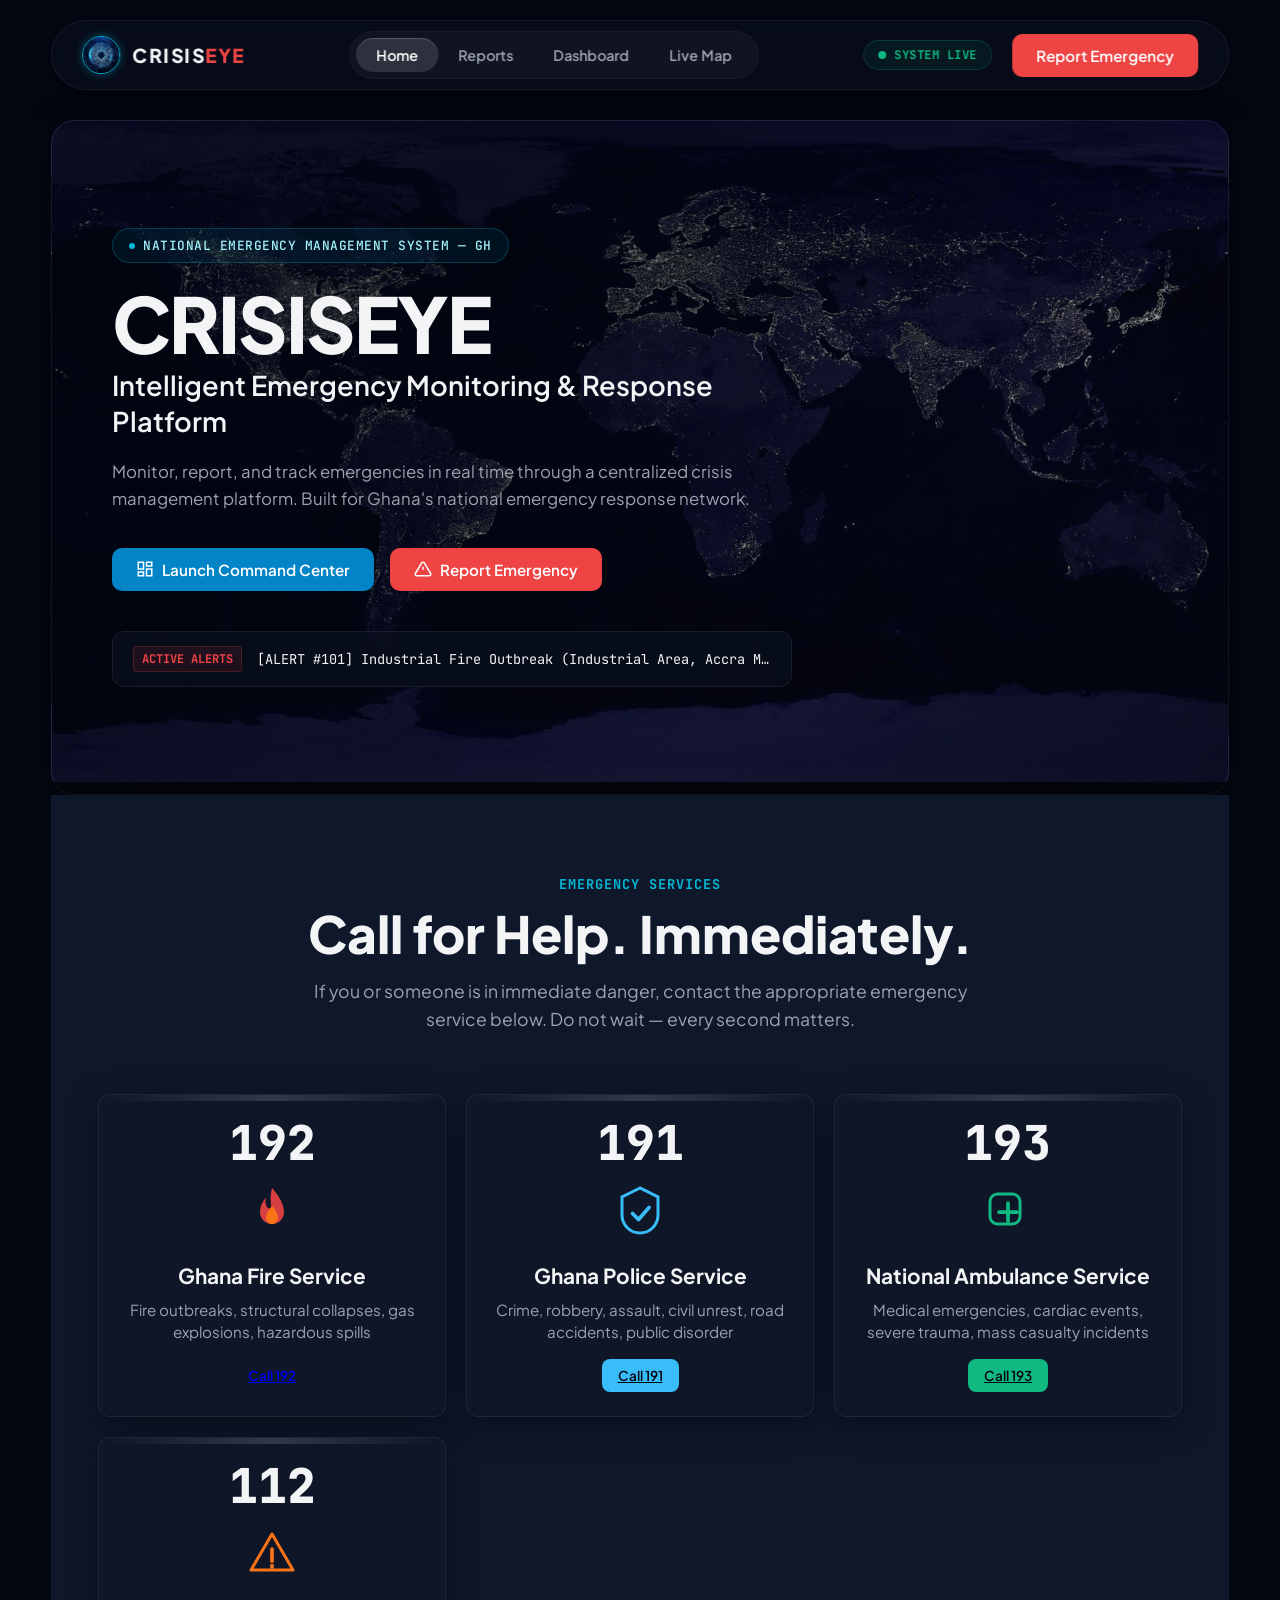
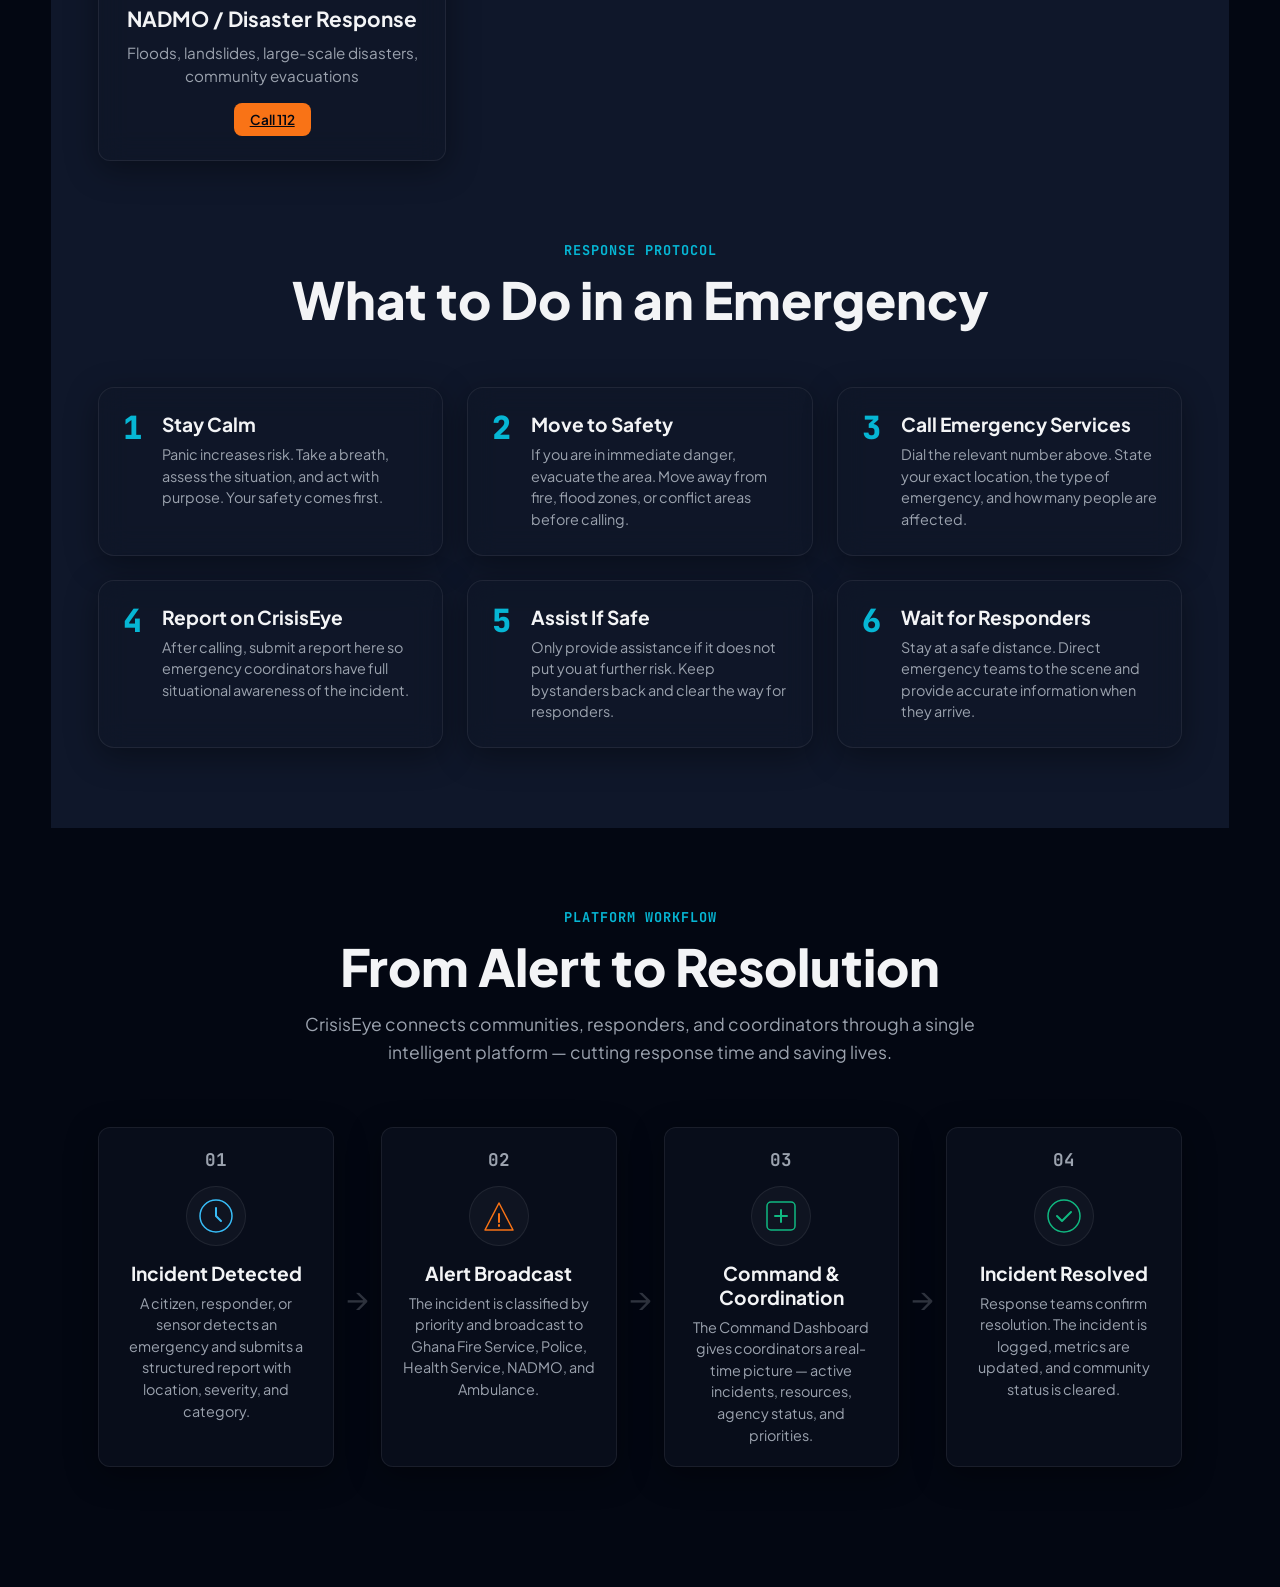
==== commit 3a40bfd5: "feat changes" ====
--- a/index.html
+++ b/index.html
@@ -1,245 +1,431 @@
-<!DOCTYPE html>
+<!doctype html>
 <html lang="en">
-<head>
-    <meta charset="UTF-8">
-    <meta name="viewport" content="width=device-width, initial-scale=1.0">
-    <title>CrisisEye - Intelligent Emergency Monitoring & Response Platform</title>
-    <link rel="preconnect" href="https://fonts.googleapis.com">
-    <link rel="preconnect" href="https://fonts.gstatic.com" crossorigin>
-    <link href="https://fonts.googleapis.com/css2?family=JetBrains+Mono:wght@400;500;700&family=Plus+Jakarta+Sans:wght@400;500;600;700;800&display=swap" rel="stylesheet">
-    <link rel="stylesheet" href="style.css">
-</head>
-<body>
-
+  <head>
+    <meta charset="UTF-8" />
+    <meta name="viewport" content="width=device-width, initial-scale=1.0" />
+    <title>
+      CrisisEye - Intelligent Emergency Monitoring & Response Platform
+    </title>
+    <link rel="preconnect" href="https://fonts.googleapis.com" />
+    <link rel="preconnect" href="https://fonts.gstatic.com" crossorigin />
+    <link
+      href="https://fonts.googleapis.com/css2?family=JetBrains+Mono:wght@400;500;700&family=Plus+Jakarta+Sans:wght@400;500;600;700;800&display=swap"
+      rel="stylesheet"
+    />
+    <link rel="stylesheet" href="style.css" />
+  </head>
+  <body>
     <nav class="navbar">
-        <div class="nav-left">
-            <img src="company logo.jpeg" alt="CrisisEye Logo" class="nav-logo">
-            <span class="nav-brand">CRISIS<span class="brand-accent">EYE</span></span>
+      <div class="nav-left">
+        <img src="company logo.jpeg" alt="CrisisEye Logo" class="nav-logo" />
+        <span class="nav-brand"
+          >CRISIS<span class="brand-accent">EYE</span></span
+        >
+      </div>
+
+      <div class="nav-center-pill">
+        <a href="index.html" class="nav-link active">Home</a>
+        <a href="report.html" class="nav-link">Reports</a>
+        <a href="dashboard.html" class="nav-link">Dashboard</a>
+        <a href="map.html" class="nav-link">Live Map</a>
+      </div>
+
+      <div class="nav-right">
+        <div class="live-pulse-container">
+          <span class="pulse-dot"></span>
+          <span class="pulse-text">SYSTEM LIVE</span>
         </div>
-        
-        <div class="nav-center-pill">
-            <button class="nav-link active" data-target="home">Home</button>
-            <button class="nav-link" data-target="reports">Reports</button>
-            <button class="nav-link" data-target="dashboard">Dashboard</button>
-            <button class="nav-link disabled-link" title="Coming Soon">Live Map</button>
+        <button class="btn btn-danger" onclick="triggerMockAlert()">
+          Report Emergency
+        </button>
+      </div>
+    </nav>
+
+    <main class="app-container">
+      <section id="view-home" class="app-view active-view">
+        <div class="hero-section">
+          <div class="hero-overlay"></div>
+          <div class="hero-content">
+            <div class="badge-system">
+              <span class="pulse-dot-cyan"></span>
+              NATIONAL EMERGENCY MANAGEMENT SYSTEM — GH
+            </div>
+            <h1 class="hero-title">
+              CRISIS<span class="text-danger">EYE</span>
+            </h1>
+            <p class="hero-subtitle">
+              Intelligent Emergency Monitoring & Response Platform
+            </p>
+            <p class="hero-description">
+              Monitor, report, and track emergencies in real time through a
+              centralized crisis management platform. Built for Ghana's national
+              emergency response network.
+            </p>
+
+            <div class="hero-actions">
+              <button
+                class="btn btn-primary"
+                onclick="window.location.href = 'dashboard.html'"
+              >
+                <svg
+                  width="18"
+                  height="18"
+                  viewBox="0 0 24 24"
+                  fill="none"
+                  stroke="currentColor"
+                  stroke-width="2"
+                >
+                  <rect x="3" y="3" width="7" height="9"></rect>
+                  <rect x="14" y="3" width="7" height="5"></rect>
+                  <rect x="14" y="12" width="7" height="9"></rect>
+                  <rect x="3" y="16" width="7" height="5"></rect>
+                </svg>
+                Launch Command Center
+              </button>
+              <button class="btn btn-danger" onclick="triggerMockAlert()">
+                <svg
+                  width="18"
+                  height="18"
+                  viewBox="0 0 24 24"
+                  fill="none"
+                  stroke="currentColor"
+                  stroke-width="2"
+                >
+                  <path
+                    d="M10.29 3.86L1.82 18a2 2 0 0 0 1.71 3h16.94a2 2 0 0 0 1.71-3L13.71 3.86a2 2 0 0 0-3.42 0z"
+                  ></path>
+                  <line x1="12" y1="9" x2="12" y2="13"></line>
+                  <line x1="12" y1="17" x2="12.01" y2="17"></line>
+                </svg>
+                Report Emergency
+              </button>
+            </div>
+
+            <div class="ticker-wrapper">
+              <div class="ticker-label">ACTIVE ALERTS</div>
+              <div class="ticker-content" id="ticker-alerts"></div>
+            </div>
+          </div>
         </div>
-
-        <div class="nav-right">
-            <div class="live-pulse-container">
-                <span class="pulse-dot"></span>
-                <span class="pulse-text">SYSTEM LIVE</span>
-            </div>
-            <button class="btn btn-danger" onclick="triggerMockAlert()">Report Emergency</button>
+      </section>
+
+      <!--EMERGENCY CONTACTS -->
+      <section class="section section--dark">
+        <div class="container">
+          <div class="section-header">
+            <div class="eyebrow">Emergency Services</div>
+            <h2 class="section-title">Call for Help. Immediately.</h2>
+            <p class="section-desc">
+              If you or someone is in immediate danger, contact the appropriate
+              emergency service below. Do not wait — every second matters.
+            </p>
+          </div>
+          <div class="emergency-contacts-grid">
+            <div class="ec-card ec--fire">
+              <div class="ec-card__num">192</div>
+              <div class="ec-card__icon">
+                <svg viewBox="0 0 40 40" fill="none">
+                  <path
+                    d="M20 4C20 4 28 12 28 20C28 24.418 24.418 28 20 28C15.582 28 12 24.418 12 20C12 16 14 13 16 10C16 10 14 18 20 18C20 18 18 12 20 4Z"
+                    fill="#EF4444"
+                    opacity="0.9"
+                  />
+                  <path
+                    d="M20 16C20 16 24 20 24 24C24 26.209 22.209 28 20 28C17.791 28 16 26.209 16 24C16 20 20 16 20 16Z"
+                    fill="#F97316"
+                  />
+                </svg>
+              </div>
+              <div class="ec-card__body">
+                <h3>Ghana Fire Service</h3>
+                <p>
+                  Fire outbreaks, structural collapses, gas explosions,
+                  hazardous spills
+                </p>
+                <a href="tel:192" class="btn btn--danger btn--sm">Call 192</a>
+              </div>
+            </div>
+            <div class="ec-card ec--police">
+              <div class="ec-card__num">191</div>
+              <div class="ec-card__icon">
+                <svg viewBox="0 0 40 40" fill="none">
+                  <path
+                    d="M20 4L8 10v12C8 28.627 13.373 34 20 34C26.627 34 32 28.627 32 22V10L20 4Z"
+                    stroke="#38BDF8"
+                    stroke-width="2"
+                  />
+                  <path
+                    d="M15 21l4 4 7-8"
+                    stroke="#38BDF8"
+                    stroke-width="2.5"
+                    stroke-linecap="round"
+                    stroke-linejoin="round"
+                  />
+                </svg>
+              </div>
+              <div class="ec-card__body">
+                <h3>Ghana Police Service</h3>
+                <p>
+                  Crime, robbery, assault, civil unrest, road accidents, public
+                  disorder
+                </p>
+                <a href="tel:191" class="btn btn--sm btn--police">Call 191</a>
+              </div>
+            </div>
+            <div class="ec-card ec--medical">
+              <div class="ec-card__num">193</div>
+              <div class="ec-card__icon">
+                <svg viewBox="0 0 40 40" fill="none">
+                  <rect
+                    x="8"
+                    y="8"
+                    width="20"
+                    height="20"
+                    rx="5"
+                    stroke="#10B981"
+                    stroke-width="2"
+                  />
+                  <path
+                    d="M20 14v12M14 20h12"
+                    stroke="#10B981"
+                    stroke-width="2.5"
+                    stroke-linecap="round"
+                  />
+                </svg>
+              </div>
+              <div class="ec-card__body">
+                <h3>National Ambulance Service</h3>
+                <p>
+                  Medical emergencies, cardiac events, severe trauma, mass
+                  casualty incidents
+                </p>
+                <a href="tel:193" class="btn btn--sm btn--medical">Call 193</a>
+              </div>
+            </div>
+            <div class="ec-card ec--nadmo">
+              <div class="ec-card__num">112</div>
+              <div class="ec-card__icon">
+                <svg viewBox="0 0 40 40" fill="none">
+                  <path
+                    d="M20 6L34 30H6L20 6Z"
+                    stroke="#F97316"
+                    stroke-width="2"
+                    stroke-linejoin="round"
+                  />
+                  <path
+                    d="M20 16v8M20 27v1"
+                    stroke="#F97316"
+                    stroke-width="2.5"
+                    stroke-linecap="round"
+                  />
+                </svg>
+              </div>
+              <div class="ec-card__body">
+                <h3>NADMO / Disaster Response</h3>
+                <p>
+                  Floods, landslides, large-scale disasters, community
+                  evacuations
+                </p>
+                <a href="tel:112" class="btn btn--sm btn--nadmo">Call 112</a>
+              </div>
+            </div>
+          </div>
+          <!-- What to do in an emergency -->
+          <div class="emergency-steps">
+            <div class="section-header" style="margin-top: 72px">
+              <div class="eyebrow">Response Protocol</div>
+              <h2 class="section-title">What to Do in an Emergency</h2>
+            </div>
+            <div class="esteps-grid">
+              <div class="estep">
+                <div class="estep__num">1</div>
+                <div class="estep__body">
+                  <h4>Stay Calm</h4>
+                  <p>
+                    Panic increases risk. Take a breath, assess the situation,
+                    and act with purpose. Your safety comes first.
+                  </p>
+                </div>
+              </div>
+              <div class="estep">
+                <div class="estep__num">2</div>
+                <div class="estep__body">
+                  <h4>Move to Safety</h4>
+                  <p>
+                    If you are in immediate danger, evacuate the area. Move away
+                    from fire, flood zones, or conflict areas before calling.
+                  </p>
+                </div>
+              </div>
+              <div class="estep">
+                <div class="estep__num">3</div>
+                <div class="estep__body">
+                  <h4>Call Emergency Services</h4>
+                  <p>
+                    Dial the relevant number above. State your exact location,
+                    the type of emergency, and how many people are affected.
+                  </p>
+                </div>
+              </div>
+              <div class="estep">
+                <div class="estep__num">4</div>
+                <div class="estep__body">
+                  <h4>Report on CrisisEye</h4>
+                  <p>
+                    After calling, submit a report here so emergency
+                    coordinators have full situational awareness of the
+                    incident.
+                  </p>
+                </div>
+              </div>
+              <div class="estep">
+                <div class="estep__num">5</div>
+                <div class="estep__body">
+                  <h4>Assist If Safe</h4>
+                  <p>
+                    Only provide assistance if it does not put you at further
+                    risk. Keep bystanders back and clear the way for responders.
+                  </p>
+                </div>
+              </div>
+              <div class="estep">
+                <div class="estep__num">6</div>
+                <div class="estep__body">
+                  <h4>Wait for Responders</h4>
+                  <p>
+                    Stay at a safe distance. Direct emergency teams to the scene
+                    and provide accurate information when they arrive.
+                  </p>
+                </div>
+              </div>
+            </div>
+          </div>
         </div>
-    </nav>
-
-    <main class="app-container">
-
-        <section id="view-home" class="app-view active-view">
-            <div class="hero-section">
-                <div class="hero-overlay"></div>
-                <div class="hero-content">
-                    <div class="badge-system">
-                        <span class="pulse-dot-cyan"></span>
-                        NATIONAL EMERGENCY MANAGEMENT SYSTEM — GH
-                    </div>
-                    <h1 class="hero-title">CRISIS<span class="text-danger">EYE</span></h1>
-                    <p class="hero-subtitle">Intelligent Emergency Monitoring & Response Platform</p>
-                    <p class="hero-description">
-                        Monitor, report, and track emergencies in real time through a centralized crisis management platform. Built for Ghana's national emergency response network.
-                    </p>
-                    
-                    <div class="hero-actions">
-                        <button class="btn btn-primary" onclick="switchView('dashboard')">
-                            <svg width="18" height="18" viewBox="0 0 24 24" fill="none" stroke="currentColor" stroke-width="2"><rect x="3" y="3" width="7" height="9"></rect><rect x="14" y="3" width="7" height="5"></rect><rect x="14" y="12" width="7" height="9"></rect><rect x="3" y="16" width="7" height="5"></rect></svg>
-                            Launch Command Center
-                        </button>
-                        <button class="btn btn-danger" onclick="triggerMockAlert()">
-                            <svg width="18" height="18" viewBox="0 0 24 24" fill="none" stroke="currentColor" stroke-width="2"><path d="M10.29 3.86L1.82 18a2 2 0 0 0 1.71 3h16.94a2 2 0 0 0 1.71-3L13.71 3.86a2 2 0 0 0-3.42 0z"></path><line x1="12" y1="9" x2="12" y2="13"></line><line x1="12" y1="17" x2="12.01" y2="17"></line></svg>
-                            Report Emergency
-                        </button>
-                    </div>
-
-                    <div class="ticker-wrapper">
-                        <div class="ticker-label">ACTIVE ALERTS</div>
-                        <div class="ticker-content" id="ticker-alerts">
-                            </div>
-                    </div>
-                </div>
-            </div>
-        </section>
-
-        <section id="view-reports" class="app-view">
-            <div class="view-header">
-                <div>
-                    <h2 class="view-title">Incident Reports</h2>
-                    <p class="view-subtitle">Historical and active incident logs within the national jurisdiction</p>
-                </div>
-                <div class="view-header-actions">
-                    <span class="telemetry-counter" id="total-reports-badge">0 Logs Found</span>
-                </div>
-            </div>
-
-            <div class="glass-card control-toolbar">
-                <div class="search-box-wrapper">
-                    <svg class="search-icon" width="18" height="18" viewBox="0 0 24 24" fill="none" stroke="currentColor" stroke-width="2"><circle cx="11" cy="11" r="8"></circle><line x1="21" y1="21" x2="16.65" y2="16.65"></line></svg>
-                    <input type="text" id="search-input" placeholder="Search incidents by name, region, or landmark...">
-                </div>
-                
-                <div class="toolbar-filters">
-                    <div class="filter-group">
-                        <label for="filter-severity">Severity</label>
-                        <select id="filter-severity" class="glass-select">
-                            <option value="all">All Levels</option>
-                            <option value="High">🔴 High</option>
-                            <option value="Medium">🟡 Medium</option>
-                            <option value="Low">🟢 Low</option>
-                        </select>
-                    </div>
-
-                    <div class="filter-group">
-                        <label for="filter-status">Status</label>
-                        <select id="filter-status" class="glass-select">
-                            <option value="all">All States</option>
-                            <option value="Active">Active</option>
-                            <option value="Pending">Pending</option>
-                            <option value="Resolved">Resolved</option>
-                        </select>
-                    </div>
-                </div>
-            </div>
-
-            <div class="reports-grid" id="reports-container">
-                </div>
-        </section>
-
-        <section id="view-dashboard" class="app-view">
-            <div class="view-header">
-                <div>
-                    <h2 class="view-title">Command Center Metrics</h2>
-                    <p class="view-subtitle">Real-time situational awareness telemetry analytics</p>
-                </div>
-            </div>
-
-            <div class="dashboard-summary-grid">
-                <div class="stat-card glass-card border-left-total">
-                    <div class="stat-meta">TOTAL INCIDENTS</div>
-                    <div class="stat-value" id="stat-total">0</div>
-                    <div class="stat-indicator text-muted">All historical logs</div>
-                </div>
-                <div class="stat-card glass-card border-left-high">
-                    <div class="stat-meta">ACTIVE CASES</div>
-                    <div class="stat-value text-danger" id="stat-active">0</div>
-                    <div class="stat-indicator live-pulse-mini"><span class="pulse-dot"></span> Dispatch deployed</div>
-                </div>
-                <div class="stat-card glass-card border-left-pending">
-                    <div class="stat-meta">PENDING TRIAGE</div>
-                    <div class="stat-value text-warning" id="stat-pending">0</div>
-                    <div class="stat-indicator text-warning">Awaiting validation</div>
-                </div>
-                <div class="stat-card glass-card border-left-resolved">
-                    <div class="stat-meta">RESOLVED CASES</div>
-                    <div class="stat-value text-success" id="stat-resolved">0</div>
-                    <div class="stat-indicator text-success">Threat neutralized</div>
-                </div>
-            </div>
-
-            <div class="dashboard-charts-grid">
-                <div class="glass-card visual-card">
-                    <h3 class="card-title">Incident Distribution by Severity</h3>
-                    <div class="mock-chart-container">
-                        <div class="bar-chart-ui">
-                            <div class="bar-row">
-                                <span class="bar-label">High Severity</span>
-                                <div class="bar-track"><div class="bar-fill bg-danger" id="chart-bar-high" style="width: 0%"></div></div>
-                                <span class="bar-value" id="chart-val-high">0</span>
-                            </div>
-                            <div class="bar-row">
-                                <span class="bar-label">Medium Severity</span>
-                                <div class="bar-track"><div class="bar-fill bg-warning" id="chart-bar-medium" style="width: 0%"></div></div>
-                                <span class="bar-value" id="chart-val-medium">0</span>
-                            </div>
-                            <div class="bar-row">
-                                <span class="bar-label">Low Severity</span>
-                                <div class="bar-track"><div class="bar-fill bg-success" id="chart-bar-low" style="width: 0%"></div></div>
-                                <span class="bar-value" id="chart-val-low">0</span>
-                            </div>
-                        </div>
-                    </div>
-                </div>
-
-                <div class="glass-card visual-card">
-                    <h3 class="card-title">Status Overview Matrix</h3>
-                    <div class="mock-chart-container flex-center">
-                        <div class="donut-chart-simulation">
-                            <div class="donut-segment active-seg">
-                                <span class="seg-dot bg-danger"></span> Active: <strong id="matrix-active">0</strong>
-                            </div>
-                            <div class="donut-segment pending-seg">
-                                <span class="seg-dot bg-warning"></span> Pending: <strong id="matrix-pending">0</strong>
-                            </div>
-                            <div class="donut-segment resolved-seg">
-                                <span class="seg-dot bg-success"></span> Resolved: <strong id="matrix-resolved">0</strong>
-                            </div>
-                        </div>
-                    </div>
-                </div>
-            </div>
-
-            <div class="glass-card log-card">
-                <h3 class="card-title">System Activity Log Feed</h3>
-                <div class="log-feed-container" id="activity-log-feed">
-                    </div>
-            </div>
-        </section>
-
+      </section>
+      <!--HOW IT WORKS -->
+      <section class="section">
+        <div class="container">
+          <div class="section-header">
+            <div class="eyebrow">Platform Workflow</div>
+            <h2 class="section-title">From Alert to Resolution</h2>
+            <p class="section-desc">
+              CrisisEye connects communities, responders, and coordinators
+              through a single intelligent platform — cutting response time and
+              saving lives.
+            </p>
+          </div>
+          <div class="how-grid">
+            <div class="how-card reveal">
+              <div class="how-card__num">01</div>
+              <div class="how-card__icon-wrap">
+                <svg width="36" height="36" fill="none" viewBox="0 0 36 36">
+                  <circle
+                    cx="18"
+                    cy="18"
+                    r="16"
+                    stroke="#38BDF8"
+                    stroke-width="1.5"
+                  />
+                  <path
+                    d="M18 10v8l5 5"
+                    stroke="#38BDF8"
+                    stroke-width="2"
+                    stroke-linecap="round"
+                    stroke-linejoin="round"
+                  />
+                </svg>
+              </div>
+              <h3>Incident Detected</h3>
+              <p>
+                A citizen, responder, or sensor detects an emergency and submits
+                a structured report with location, severity, and category.
+              </p>
+            </div>
+            <div class="how-arrow">→</div>
+            <div class="how-card reveal">
+              <div class="how-card__num">02</div>
+              <div class="how-card__icon-wrap">
+                <svg width="36" height="36" fill="none" viewBox="0 0 36 36">
+                  <path
+                    d="M4 32L18 5l14 27H4z"
+                    stroke="#F97316"
+                    stroke-width="1.5"
+                    stroke-linejoin="round"
+                  />
+                  <path
+                    d="M18 16v8M18 27v1"
+                    stroke="#F97316"
+                    stroke-width="2"
+                    stroke-linecap="round"
+                  />
+                </svg>
+              </div>
+              <h3>Alert Broadcast</h3>
+              <p>
+                The incident is classified by priority and broadcast to Ghana
+                Fire Service, Police, Health Service, NADMO, and Ambulance.
+              </p>
+            </div>
+            <div class="how-arrow">→</div>
+            <div class="how-card reveal">
+              <div class="how-card__num">03</div>
+              <div class="how-card__icon-wrap">
+                <svg width="36" height="36" fill="none" viewBox="0 0 36 36">
+                  <rect
+                    x="4"
+                    y="4"
+                    width="28"
+                    height="28"
+                    rx="4"
+                    stroke="#10B981"
+                    stroke-width="1.5"
+                  />
+                  <path
+                    d="M12 18h12M18 12v12"
+                    stroke="#10B981"
+                    stroke-width="2"
+                    stroke-linecap="round"
+                  />
+                </svg>
+              </div>
+              <h3>Command & Coordination</h3>
+              <p>
+                The Command Dashboard gives coordinators a real-time picture —
+                active incidents, resources, agency status, and priorities.
+              </p>
+            </div>
+            <div class="how-arrow">→</div>
+            <div class="how-card reveal">
+              <div class="how-card__num">04</div>
+              <div class="how-card__icon-wrap">
+                <svg width="36" height="36" fill="none" viewBox="0 0 36 36">
+                  <circle
+                    cx="18"
+                    cy="18"
+                    r="16"
+                    stroke="#10B981"
+                    stroke-width="1.5"
+                  />
+                  <path
+                    d="M11 18l5 5 9-9"
+                    stroke="#10B981"
+                    stroke-width="2"
+                    stroke-linecap="round"
+                    stroke-linejoin="round"
+                  />
+                </svg>
+              </div>
+              <h3>Incident Resolved</h3>
+              <p>
+                Response teams confirm resolution. The incident is logged,
+                metrics are updated, and community status is cleared.
+              </p>
+            </div>
+          </div>
+        </div>
+      </section>
     </main>
 
-    <footer class="footer">
-        <div class="container">
-            <div class="footer__top">
-                <div class="footer__brand">
-                    <div class="nav-left">
-                        <img src="company logo.jpeg" alt="CrisisEye Logo" class="nav-logo">
-                        <span class="nav-brand">CRISIS<span class="brand-accent">EYE</span></span>
-                    </div>
-                    <p>Intelligent Emergency Monitoring & Response Platform<br>Republic of Ghana</p>
-                    <div class="footer__live">
-                        <span class="live-dot"></span>
-                        System Operational — All Services Online
-                    </div>
-                </div>
-                <div class="footer__links-group">
-                    <div class="footer__col">
-                        <div class="footer__col-title">Platform</div>
-                        <a href="javascript:void(0)" onclick="switchView('home')">Home</a>
-                        <a href="javascript:void(0)" onclick="triggerMockAlert()">Report Emergency</a>
-                        <a href="javascript:void(0)" class="disabled-link">Live Incident Map</a>
-                        <a href="javascript:void(0)" onclick="switchView('dashboard')">Command Dashboard</a>
-                    </div>
-                    <div class="footer__col">
-                        <div class="footer__col-title">Agencies</div>
-                        <a href="#">Ghana Fire Service</a>
-                        <a href="#">Ghana Police Service</a>
-                        <a href="#">Ghana Health Service</a>
-                        <a href="#">NADMO</a>
-                    </div>
-                    <div class="footer__col">
-                        <div class="footer__col-title">Emergency Lines</div>
-                        <a href="tel:192" class="text-red">192 — Fire Service</a>
-                        <a href="tel:191" class="text-blue">191 — Police</a>
-                        <a href="tel:193" class="text-green">193 — Ambulance</a>
-                        <a href="tel:112" class="text-orange">112 — NADMO</a>
-                    </div>
-                </div>
-            </div>
-            <div class="footer__bottom">
-                <p>© 2024 CrisisEye — National Emergency Management Platform. Republic of Ghana.</p>
-                <p class="footer__note">Academic project — Koforidua Technical University, Web Design & Development</p>
-            </div>
-        </div>
-    </footer>
-
     <script src="script.js"></script>
-</body>
-</html>+  </body>
+</html>
--- a/style.css
+++ b/style.css
@@ -8,8 +8,18 @@
   /* Theme Colors */
   --bg-app: #030712;
   --bg-card: rgba(17, 24, 39, 0.45);
+  --bg-card-medium: rgba(
+    17,
+    24,
+    39,
+    0.6
+  ); /* Slightly darker card for some uses */
+
   --bg-card-hover: rgba(31, 41, 55, 0.6);
   --border-glass: rgba(255, 255, 255, 0.07);
+  --bg-section-dark: #0f172a;
+  --bg-section-light: #030712;
+
   --border-glass-glow: rgba(255, 255, 255, 0.15);
 
   /* Functional Colors */
@@ -19,6 +29,10 @@
   --danger: #ef4444;
   --danger-glow: rgba(239, 68, 68, 0.15);
   --warning: #f59e0b;
+  --blue-dim: rgba(56, 189, 248, 0.15); /* New dim blue for step numbers */
+  --blue: #38bdf8;
+  --green: #10b981;
+  --orange: #f97316;
   --warning-glow: rgba(245, 158, 11, 0.15);
   --success: #10b981;
   --success-glow: rgba(16, 185, 129, 0.15);
@@ -26,6 +40,8 @@
   /* Blurs & Shadows */
   --blur-glass: 14px;
   --shadow-soft: 0 8px 32px 0 rgba(0, 0, 0, 0.37);
+  --radius-lg: 12px; /* Standard card border radius */
+  --radius-xl: 16px; /* Larger radius for hero/sections if needed */
   --transition-smooth: all 0.3s cubic-bezier(0.4, 0, 0.2, 1);
 }
 
@@ -114,6 +130,7 @@
   padding: 8px 20px;
   cursor: pointer;
   border-radius: 20px;
+  text-decoration: none;
   transition: var(--transition-smooth);
 }
 
@@ -360,6 +377,325 @@
 .btn-danger:hover {
   background: #dc2626;
   box-shadow: 0 0 15px rgba(239, 68, 68, 0.4);
+}
+
+.btn--sm {
+  padding: 8px 16px;
+  font-size: 0.85rem;
+  border-radius: 8px;
+}
+
+.btn--police {
+  background: var(--blue);
+  color: var(--bg-app);
+}
+
+.btn--police:hover {
+  background: #0ea5e9;
+  box-shadow: 0 0 15px rgba(56, 189, 248, 0.4);
+}
+
+.btn--medical {
+  background: var(--green);
+  color: var(--bg-app);
+}
+
+.btn--medical:hover {
+  background: #059669;
+  box-shadow: 0 0 15px rgba(16, 185, 129, 0.4);
+}
+
+.btn--nadmo {
+  background: var(--orange);
+  color: var(--bg-app);
+}
+
+.btn--nadmo:hover {
+  background: #ea580c;
+  box-shadow: 0 0 15px rgba(249, 115, 22, 0.4);
+}
+
+/* ==========================================================================
+   ✨ NEW SECTIONS: EMERGENCY CONTACTS & HOW IT WORKS
+   ========================================================================== */
+.section {
+  padding: 80px 4%;
+  position: relative;
+  z-index: 1;
+}
+
+.section--dark {
+  background-color: var(--bg-section-dark);
+}
+
+.container {
+  max-width: 1200px;
+  margin: 0 auto;
+}
+
+.section-header {
+  text-align: center;
+  margin-bottom: 60px;
+}
+
+.eyebrow {
+  font-family: var(--font-mono);
+  font-size: 0.85rem;
+  font-weight: 700;
+  color: var(--cyan-glow);
+  text-transform: uppercase;
+  letter-spacing: 1px;
+  margin-bottom: 12px;
+}
+
+.section-title {
+  font-size: clamp(2.2rem, 4vw, 3.5rem);
+  font-weight: 800;
+  line-height: 1.1;
+  margin-bottom: 16px;
+}
+
+.section-desc {
+  font-size: 1.1rem;
+  color: var(--color-text-muted);
+  max-width: 700px;
+  margin: 0 auto;
+  line-height: 1.6;
+}
+
+/* Emergency Contacts Grid */
+.emergency-contacts-grid {
+  display: grid;
+  grid-template-columns: repeat(auto-fit, minmax(280px, 1fr));
+  gap: 20px; /* Adjusted gap for a tighter layout */
+}
+
+.ec-card {
+  background: var(--bg-card);
+  backdrop-filter: blur(var(--blur-glass));
+  -webkit-backdrop-filter: blur(var(--blur-glass));
+  border: 1px solid var(--border-glass);
+  border-radius: 12px; /* Slightly smaller border-radius */
+  padding: 24px; /* Reduced padding */
+  box-shadow: var(--shadow-soft);
+  transition: var(--transition-smooth);
+  display: flex;
+  flex-direction: column;
+  align-items: center;
+  text-align: center;
+  position: relative;
+  overflow: hidden;
+}
+
+.ec-card::before {
+  content: "";
+  position: absolute;
+  top: 0;
+  left: 0;
+  width: 100%;
+  height: 6px;
+  background: linear-gradient(
+    90deg,
+    rgba(255, 255, 255, 0) 0%,
+    var(--border-glass-glow) 50%,
+    rgba(255, 255, 255, 0) 100%
+  );
+  transition: var(--transition-smooth);
+}
+
+.ec-card:hover::before {
+  background: linear-gradient(
+    90deg,
+    rgba(255, 255, 255, 0) 0%,
+    var(--cyan-glow) 50%,
+    rgba(255, 255, 255, 0) 100%
+  );
+}
+
+.ec-card__num {
+  font-family: var(--font-mono);
+  font-size: 3rem; /* Slightly smaller number */
+  font-weight: 800;
+  color: var(--color-text);
+  margin-bottom: 15px;
+  line-height: 1;
+}
+
+.ec-card__icon {
+  width: 60px;
+  height: 60px;
+  margin-bottom: 20px;
+}
+
+.ec-card__icon svg {
+  width: 100%;
+  height: 100%;
+}
+
+.ec-card__body h3 {
+  font-size: 1.3rem; /* Slightly smaller heading */
+  font-weight: 700;
+  margin-bottom: 10px;
+}
+
+.ec-card__body p {
+  font-size: 0.95rem;
+  color: var(--color-text-muted);
+  margin-bottom: 15px; /* Reduced margin */
+  line-height: 1.5;
+}
+
+/* Emergency Steps */
+.emergency-steps {
+  margin-top: 80px;
+}
+
+.esteps-grid {
+  display: grid;
+  grid-template-columns: repeat(
+    auto-fit,
+    minmax(280px, 1fr)
+  ); /* Adjusted min-width for steps */
+  gap: 24px;
+}
+
+.estep {
+  background: var(--bg-card);
+  backdrop-filter: blur(var(--blur-glass));
+  -webkit-backdrop-filter: blur(var(--blur-glass));
+  border: 1px solid var(--border-glass);
+  border-radius: 16px;
+  padding: 24px;
+  box-shadow: var(--shadow-soft);
+  display: flex;
+  gap: 20px;
+  align-items: flex-start;
+}
+
+.estep__num {
+  font-family: var(--font-mono);
+  font-size: 2rem;
+  font-weight: 800;
+  color: var(--cyan-glow);
+  line-height: 1;
+}
+
+.estep__body h4 {
+  font-size: 1.2rem;
+  font-weight: 700;
+  margin-bottom: 8px;
+}
+
+.estep__body p {
+  font-size: 0.9rem;
+  color: var(--color-text-muted);
+  line-height: 1.5;
+}
+
+/* How It Works Grid */
+.how-grid {
+  display: grid;
+  grid-template-columns: repeat(
+    auto-fit,
+    minmax(220px, 1fr)
+  ); /* Adjusted min-width for smaller cards */
+  gap: 24px;
+  align-items: start;
+}
+
+.how-card {
+  background: var(--bg-card);
+  backdrop-filter: blur(var(--blur-glass));
+  -webkit-backdrop-filter: blur(var(--blur-glass));
+  border: 1px solid var(--border-glass);
+  border-radius: 12px; /* Slightly smaller border-radius */
+  padding: 20px; /* Further reduced padding for a more compact look */
+  box-shadow: var(--shadow-soft);
+  transition: var(--transition-smooth);
+  text-align: center;
+  height: 100%; /* Ensure cards have equal height */
+  display: flex;
+  flex-direction: column;
+  align-items: center;
+}
+
+.how-card:hover {
+  border-color: var(--border-glass-glow);
+  transform: translateY(-5px);
+}
+
+.how-card__num {
+  font-family: var(--font-mono);
+  font-size: 1.1rem;
+  font-weight: 700;
+  color: var(--color-text-muted);
+  margin-bottom: 15px;
+}
+
+.how-card__icon-wrap {
+  width: 60px;
+  height: 60px;
+  display: flex;
+  align-items: center;
+  justify-content: center;
+  background: rgba(255, 255, 255, 0.03);
+  border-radius: 50%;
+  margin-bottom: 15px; /* Reduced margin */
+  border: 1px solid var(--border-glass);
+}
+
+.how-card__icon-wrap svg {
+  width: 36px;
+  height: 36px;
+}
+
+.how-card h3 {
+  font-size: 1.2rem; /* Slightly smaller heading */
+  font-weight: 700;
+  margin-bottom: 8px; /* Reduced margin */
+}
+
+.how-card p {
+  font-size: 0.9rem; /* Slightly smaller paragraph text */
+  color: var(--color-text-muted);
+  line-height: 1.5;
+}
+
+/* Responsive adjustments for how-grid arrows */
+@media (min-width: 1024px) {
+  /* Apply 4-column layout with arrows on wider screens */
+  .how-grid {
+    grid-template-columns: 1fr min-content 1fr min-content 1fr min-content 1fr; /* 4 cards, 3 arrows */
+    gap: 0; /* Remove grid gap, spacing handled by min-content columns */
+    align-items: center; /* Vertically align cards and arrows */
+  }
+  .how-arrow {
+    display: block;
+    font-size: 2rem; /* Slightly smaller arrow */
+    color: var(--color-text-muted);
+    opacity: 0.3;
+    text-align: center; /* Center the arrow text */
+    padding: 0 12px; /* Add horizontal padding for visual spacing */
+    /* Ensure no absolute positioning or transforms */
+    position: static;
+    transform: none;
+    top: auto;
+    left: auto;
+  }
+}
+
+/* Reveal animation for cards (optional, requires JS for trigger) */
+.reveal {
+  opacity: 0;
+  transform: translateY(20px);
+  transition:
+    opacity 0.6s ease-out,
+    transform 0.6s ease-out;
+}
+
+.reveal.active {
+  opacity: 1;
+  transform: translateY(0);
 }
 
 /* ==========================================================================
@@ -647,6 +983,11 @@
     flex-direction: column;
     gap: 15px;
   }
+  .nav-left,
+  .nav-right {
+    flex-direction: column;
+    gap: 15px;
+  }
   .nav-center-pill {
     width: 100%;
     justify-content: center;
